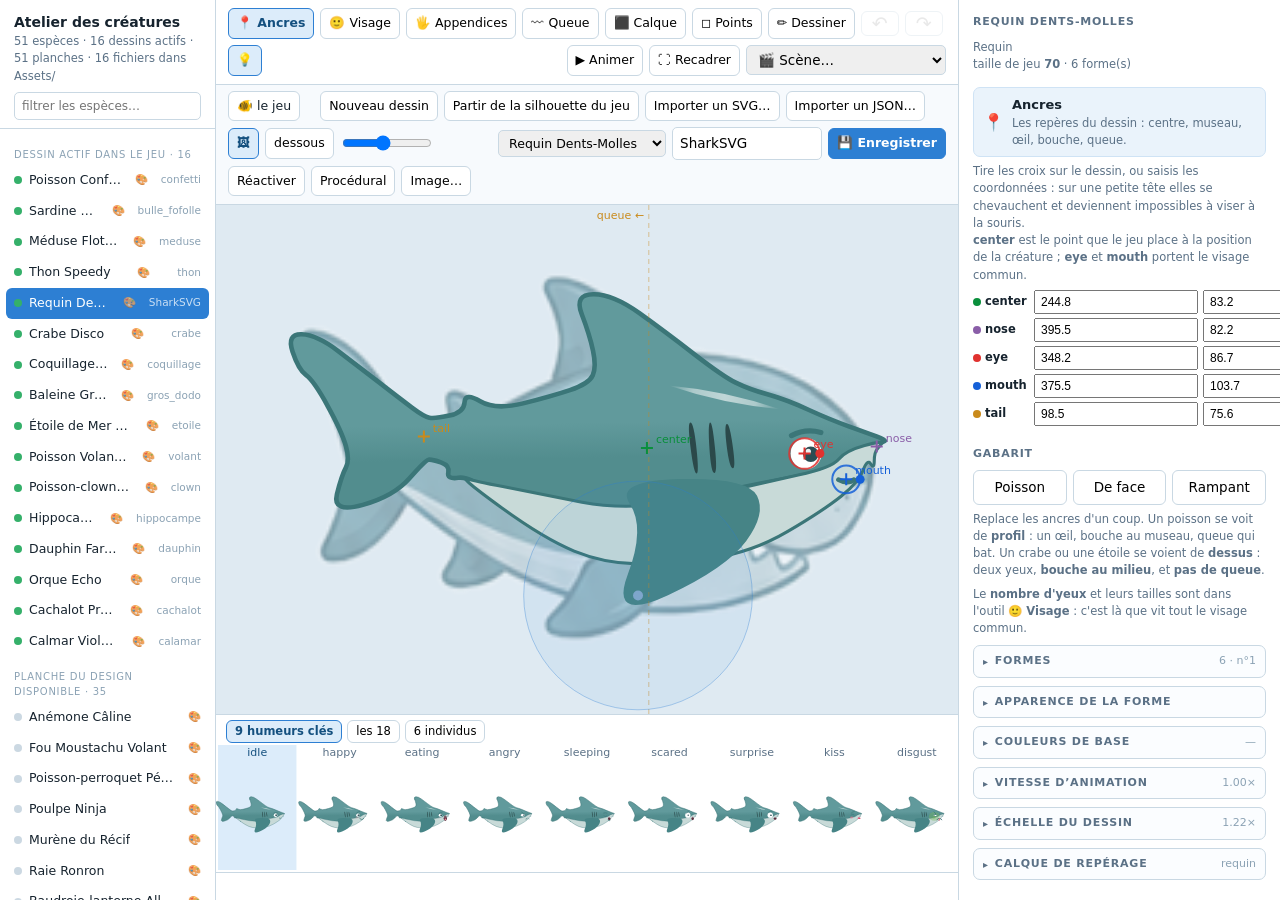
==== atelier.html @ 16a08403 "Une pince ouvre ses deux mâchoires, et la question du miroir disparaît N'en animer qu'une était le g" ====
<!DOCTYPE html>
<html lang="fr">
<head>
<meta charset="utf-8">
<title>Aquarium — atelier des créatures</title>
<!--
  ATELIER DES CRÉATURES — l'outil unique.

  Il remplace le banc de calibrage et les allers-retours de fichiers à la main.
  Tout s'y fait au même endroit :

    partir de la silhouette du jeu ─┐
    importer un SVG ───────────────┼─▶ ancres · nageoires · queue · formes
    importer un JSON ──────────────┘        │
                                            ▼
                        aperçu avec le VRAI rendu du jeu
                                            │
                                            ▼
                    Assets/<nom>.json  +  Assets/sprites.json
                          (écrits par le serveur de dev)

  Le point important : ce qu'on voit ici est dessiné par `FishBody.draw`, le
  code du jeu, pas par une imitation. Toute divergence serait un bug du jeu, pas
  une surprise à la première mise en eau.

  Se lance avec le serveur de dev : python dev_server.py 8642 → /atelier.html
-->
<style>
  :root {
    color-scheme: light;
    --bord: #c9d8e3; --texte: #16232e; --doux: #5b7186;
    --fond: #eef3f7; --panneau: #fff; --accent: #2d7fd3;
  }
  * { box-sizing: border-box; }
  body { margin: 0; height: 100vh; display: flex; overflow: hidden;
         font: 13.5px/1.5 "Segoe UI", system-ui, sans-serif;
         background: var(--fond); color: var(--texte); }

  /* --- Rail des espèces --- */
  #rail { width: 216px; background: var(--panneau); border-right: 1px solid var(--bord);
          display: flex; flex-direction: column; }
  #rail header { padding: 12px 14px 8px; border-bottom: 1px solid var(--bord); }
  #rail h1 { margin: 0; font-size: 14px; }
  #rail .sous { font-size: 11.5px; color: var(--doux); }
  #liste { flex: 1; overflow-y: auto; padding: 6px; }
  .esp { display: flex; align-items: center; gap: 7px; padding: 6px 8px; border-radius: 6px;
         cursor: pointer; font-size: 12.5px; }
  .esp:hover { background: #eef5fb; }
  .esp.actif { background: var(--accent); color: #fff; }
  .pastille { width: 8px; height: 8px; border-radius: 50%; background: #cbd8e2; flex: none; }
  .pastille.sprite { background: #35b06a; }
  .pastille.brouillon { background: #f0a92e; }
  .esp .nom { overflow: hidden; text-overflow: ellipsis; white-space: nowrap; }
  .rubrique { font-size: 10px; text-transform: uppercase; letter-spacing: .07em;
              color: #8ba2b4; padding: 12px 8px 3px; }
  .esp .fic { font-size: 10.5px; color: #8ba2b4; margin-left: auto; padding-left: 6px; }
  .esp.actif .fic { color: rgba(255,255,255,.75); }

  /* --- Scène --- */
  #scene { flex: 1; display: flex; flex-direction: column; min-width: 0; }
  #barre, #barre2 { display: flex; gap: 6px; align-items: center; padding: 8px 12px;
           background: var(--panneau); border-bottom: 1px solid var(--bord); flex-wrap: wrap; }
  #barre2 { padding-top: 6px; background: #f7fafd; }
  /* Serré : sept outils + quatre commandes d'aperçu doivent tenir sur UNE ligne
     dans la scène (≈1060 px sur un écran de 1600), sinon la barre se replie en
     deux et le repère « quel outil est actif » se perd dans le pli. */
  #barre button, #barre2 button, #barre2 a { padding: 5px 8px; font-size: 12.5px; }
  /* ANNULER / RÉTABLIR EN GRAND. Le raccourci clavier ne sert à rien à qui ne le
     connaît pas — et l'atelier est utilisé par des enfants. Deux flèches, plus
     grosses que le reste, et grisées quand il n'y a rien à annuler : c'est cette
     dernière chose qui apprend ce que fait le bouton. */
  #barre .fleche { font-size: 19px; line-height: 1; padding: 2px 10px; }
  #barre .fleche:disabled { opacity: .3; }
  #barre .grow, #barre2 .grow { flex: 1; }
  #barre2 #nomFichier { width: 150px; flex: none; }
  #barre2 #selEspece { width: 168px; flex: none; padding: 4px 6px; font-size: 12.5px; }
  #zoneFond { display: flex; align-items: center; gap: 6px; }
  #zoneFond input[type=range] { width: 90px; }
  #zoneFond[hidden] { display: none; }
  #plan { flex: 1; position: relative; min-height: 0; }
  #vue { position: absolute; inset: 0; width: 100%; height: 100%; }
  #humeurs { height: 158px; border-top: 1px solid var(--bord); background: var(--panneau);
             display: flex; flex-direction: column; }
  #humeurs canvas { width: 100%; flex: 1; min-height: 0; display: block; }
  #humeursBarre { display: flex; gap: 5px; padding: 5px 10px 0; }
  #humeursBarre button { padding: 2px 8px; font-size: 11.5px; }
  #selScene { flex: 0 0 auto; max-width: 200px; }
  /* Les poignées de la colonne (pose manuelle de la vue Scènes) */
  #poseBox { position: fixed; left: 260px; bottom: 185px; z-index: 40;
    background: var(--panneau); border: 1px solid var(--bord); border-radius: 8px;
    padding: 8px 12px; display: flex; gap: 12px; font-size: 11.5px; }
  #poseBox[hidden] { display: none; }   /* display:flex écrase l'attribut hidden */
  #poseBox { align-items: center; flex-wrap: wrap; max-width: 640px; }
  #poseBox .astuce, #timeBox .astuce { color: #8ba2b4; max-width: 240px; line-height: 1.25; }
  #timeBox { position: fixed; left: 260px; bottom: 185px; z-index: 40;
    background: var(--panneau); border: 1px solid var(--bord); border-radius: 8px;
    padding: 8px 12px; display: flex; flex-direction: column; gap: 6px;
    font-size: 11.5px; max-height: 42vh; overflow: auto; }
  #timeBox[hidden] { display: none; }
  #timeBox .cle, #timeBox .rangeeA { display: flex; gap: 6px; align-items: center; }
  #poseBox label { display: flex; flex-direction: column; align-items: center; gap: 2px; }
  #poseBox input[type=range] { width: 86px; }

  /* --- Panneau --- */
  #panneau { width: 322px; background: var(--panneau); border-left: 1px solid var(--bord);
             overflow-y: auto; padding: 14px; }
  h2 { font-size: 11px; text-transform: uppercase; letter-spacing: .07em;
       color: var(--doux); margin: 20px 0 8px; }
  h2:first-child { margin-top: 0; }
  label { display: block; margin: 10px 0 2px; font-weight: 600; font-size: 12.5px; }
  label .val { float: right; font-weight: 400; color: var(--accent); font-variant-numeric: tabular-nums; }
  input[type=range] { width: 100%; }
  input[type=text], input[type=color], select {
    width: 100%; padding: 5px 7px; border: 1px solid var(--bord); border-radius: 5px; font: inherit; }
  input[type=color] { padding: 2px; height: 30px; }
  button { padding: 6px 10px; font: inherit; border: 1px solid var(--bord); border-radius: 6px;
           background: #fff; cursor: pointer; }
  button:hover { background: #f2f7fb; }
  button.plein { background: var(--accent); color: #fff; border-color: var(--accent); font-weight: 600; }
  button.plein:hover { filter: brightness(1.08); }
  button.on { background: #dcecfa; border-color: var(--accent); color: #14507f; font-weight: 600; }
  button:disabled { opacity: .45; cursor: default; }
  .rangee { display: flex; gap: 6px; margin-top: 8px; }
  .rangee > * { flex: 1; }
  .aide { font-size: 11.5px; color: var(--doux); margin: 6px 0 0; }
  .formes { border: 1px solid var(--bord); border-radius: 6px; overflow: hidden; }
  .forme { display: flex; align-items: center; gap: 7px; padding: 5px 7px; cursor: pointer;
           border-bottom: 1px solid #edf2f6; font-size: 12px; }
  .forme:last-child { border-bottom: 0; }
  .forme.sel { background: #dcecfa; }
  .forme.eteinte .info, .forme.eteinte .pastel { opacity: .38; }
  .forme .oeil { padding: 0 3px; border: 0; background: none; font-size: 12px;
                 line-height: 1; cursor: pointer; flex: none; opacity: .75; }
  .forme .oeil:hover { opacity: 1; background: none; }
  .pastel { width: 15px; height: 15px; border-radius: 3px; border: 1px solid rgba(0,0,0,.18); flex: none; }
  .forme .info { flex: 1; color: var(--doux); }
  #etat { padding: 6px 12px; font-size: 12px; color: var(--doux); background: var(--panneau);
          border-top: 1px solid var(--bord); min-height: 28px; }
  #etat.ok { color: #1c7a45; } #etat.ko { color: #b3261e; }
  .coord { display: grid; grid-template-columns: 56px 1fr 1fr; gap: 4px 5px; align-items: center;
           margin-top: 6px; }
  .coord label { margin: 0; font-size: 11.5px; font-weight: 600; }
  .coord input { padding: 3px 5px; font-size: 12px; font-variant-numeric: tabular-nums; }
  .coord .pt { display: inline-block; width: 8px; height: 8px; border-radius: 50%;
               margin-right: 4px; vertical-align: middle; }
  kbd { background: #eef2f6; border: 1px solid var(--bord); border-bottom-width: 2px;
        border-radius: 4px; padding: 0 4px; font: 11px monospace; }
  .forme input[type=checkbox] { margin: 0; flex: none; }
  .forme .grp { font-size: 10px; background: #e6eef6; color: #14507f; border-radius: 3px;
                padding: 0 4px; flex: none; }
  .calques { border: 1px solid var(--bord); border-radius: 6px; max-height: 132px;
             overflow-y: auto; padding: 3px 5px; }
  .calques label { display: flex; align-items: center; gap: 6px; margin: 2px 0;
                   font-weight: 400; font-size: 12px; cursor: pointer; }
  .calques input { flex: none; margin: 0; }
  .sep { border: 0; border-top: 1px solid var(--bord); margin: 0 4px; height: 18px; align-self: center; }
  #barre .grp2 { display: flex; gap: 4px; }

  /* --- Panneau : l'outil en cours en haut, le reste replié -------------------
     Tout était empilé d'un seul tenant : pour changer la couleur d'un calque il
     fallait passer devant les ancres, la queue, l'échelle et l'enregistrement.
     Chaque section est donc repliable, et se souvient de son état. */
  #titreOutil { display: flex; align-items: center; gap: 8px; margin: 14px 0 2px;
                padding: 7px 9px; border-radius: 7px; background: #eaf3fb;
                border: 1px solid #cfe3f5; }
  #titreOutil .ico { font-size: 17px; line-height: 1; }
  #titreOutil b { font-size: 13px; }
  #titreOutil .quoi { display: block; font-size: 11.5px; color: var(--doux); font-weight: 400; }
  details.bloc { border: 1px solid var(--bord); border-radius: 7px; margin-top: 8px;
                 background: #fbfdff; }
  details.bloc > summary { cursor: pointer; padding: 7px 9px; font-size: 11px;
                           text-transform: uppercase; letter-spacing: .07em; color: var(--doux);
                           font-weight: 600; list-style: none; display: flex; align-items: center; gap: 6px; }
  details.bloc > summary::-webkit-details-marker { display: none; }
  details.bloc > summary::before { content: '▸'; font-size: 10px; transition: transform .12s; }
  details.bloc[open] > summary::before { transform: rotate(90deg); }
  details.bloc > summary .cpt { margin-left: auto; text-transform: none; letter-spacing: 0;
                                font-weight: 400; color: #8ba2b4; font-size: 11px; }
  details.bloc .dedans { padding: 0 9px 10px; }
  details.bloc .dedans h2:first-child { margin-top: 4px; }
  .puce { display: flex; align-items: center; gap: 6px; font-weight: 400; font-size: 12.5px; }
  .puce input { flex: none; width: auto; }
  .duo { display: grid; grid-template-columns: 1fr 1fr; gap: 6px; align-items: center; }
  .pastilles { display: flex; flex-wrap: wrap; gap: 4px; margin-top: 6px; }
  .pastilles input[type=color] { width: 30px; height: 26px; padding: 1px; }
  /* Pastille de couleur : c'est ELLE qu'on clique. La fenêtre native d'un
     `<input type=color>` s'ouvre à l'enfoncement du bouton, avant même qu'on
     relâche — impossible d'annuler un clic parti de travers. Le `click` d'un
     bouton, lui, n'arrive qu'au relâchement. */
  .couleur { position: relative; display: block; }
  .couleur > button { width: 100%; height: 30px; padding: 0;
                      border: 1px solid var(--bord); border-radius: 5px; cursor: pointer; }
  .couleur.cible > button { outline: 2px dashed var(--accent); outline-offset: 1px; }
  .couleur > input[type=color] { position: absolute; left: 10px; bottom: 0;
                                 width: 1px; height: 1px; opacity: 0; border: 0;
                                 padding: 0; pointer-events: none; }
  .pastilles .couleur { display: inline-block; width: 30px; }
  .pastilles .couleur > button { height: 26px; }
  .pastilles .sup { padding: 2px 5px; font-size: 11px; }
  #filtre { width: 100%; margin-top: 7px; padding: 4px 7px; border: 1px solid var(--bord);
            border-radius: 5px; font: inherit; font-size: 12px; }
  #barre .aideOff { opacity: .55; }
  #lienJeu { padding: 6px 10px; border: 1px solid var(--bord); border-radius: 6px;
             background: #fff; color: var(--texte); text-decoration: none; font-size: 13.5px; }
  #lienJeu:hover { background: #f2f7fb; }
</style>
</head>
<body>

<div id="rail">
  <header>
    <h1>Atelier des créatures</h1>
    <div class="sous"><span id="compte">—</span></div>
    <input id="filtre" type="text" placeholder="filtrer les espèces…" autocomplete="off">
  </header>
  <div id="liste"></div>
</div>

<div id="scene">
  <!-- DEUX BARRES, et la séparation est celle du geste :
       la première ne parle que de l'OUTIL et de l'aperçu (ce qu'on regarde),
       la seconde du DOCUMENT ENTIER (d'où il vient, ce qu'on compare, où on
       l'enregistre). Animer, Recadrer et Enregistrer étaient enterrés dans des
       sections repliables du panneau, entre deux réglages de calque : ils ne
       concernent pourtant jamais un calque, toujours le dessin en entier. -->
  <div id="barre">
    <button id="tOutils" class="on" data-outil="ancres" title="Repères du dessin (1)">📍 Ancres</button>
    <button data-outil="visage" title="Taille, forme et couleurs du visage (2)">🙂 Visage</button>
    <button data-outil="nageoires" title="Nageoires, pattes, tentacules (3)">🖐 Appendices</button>
    <button data-outil="queue" title="Ondulation du corps (4)">〰 Queue</button>
    <button data-outil="forme" title="Déplacer / tourner / colorer un calque (5)">⬛ Calque</button>
    <button data-outil="points" title="Retoucher le contour (6)">◻ Points</button>
    <button data-outil="dessiner" title="Tracer un nouveau calque (7)">✏️ Dessiner</button>
    <button id="bAnnuler" class="fleche" title="Annuler (Ctrl+Z)">↶</button>
    <button id="bRetablir" class="fleche" title="Rétablir (Ctrl+Y)">↷</button>
    <button id="bAide" class="on" title="Afficher / masquer les explications du panneau">💡</button>
    <span class="grow"></span>
    <hr class="sep">
    <button id="bAnime" title="Jouer l'animation du dessin entier">▶ Animer</button>
    <button id="bRecadrer" title="Recentrer la vue sur le dessin">⛶ Recadrer</button>
    <!-- DEUX VUES, pas un fourre-tout : la timeline avait grandi dans le
         sélecteur d'aperçu, par accident. « Scènes du poisson » = SES scènes
         (SI événement ALORS play clip), les défauts en aperçu, et les clips
         sur leur timeline. « Poses » = les poignées de la colonne. -->
    <select id="selScene" title="Les scènes du poisson (SI événement ALORS play clip), ou l'éditeur de poses">
      <option value="">🎬 Scène…</option>
      <option value="scenes">Scènes du poisson</option>
      <option value="pose">Poses (poignées)</option>
    </select>
  </div>

  <!-- L'ÉDITEUR DE COLONNE. Pour un poisson, le « système de bones » tient en
       une colonne vertébrale : CINQ POIGNÉES posées sur le dessin — on les
       GLISSE (position), molette = épaisseur, Maj+molette = écraser en
       accordéon — plus l'orientation de l'ensemble. La déformation passe par
       les POINTS du dessin (même mécanisme que l'onde de nage : aucune
       couture), et les poses se gardent PAR NOM dans le fichier du dessin
       (`doc.poses`) : le jeu joue la pose « cabré » de l'espèce pour sa
       charge, « crash » pour son accordéon — ou les poses par défaut si le
       dessin n'en déclare pas. -->
  <div id="poseBox" hidden>
    <span class="astuce">glisse les points — LIBRES, en x et en y : tire le museau vers le corps pour l'accordéon, vers l'arrière-haut pour le C · molette&nbsp;=&nbsp;épaisseur</span>
    <label>orientation<input type="range" id="pRot" min="-1.2" max="1.2" step="0.02" value="0"></label>
    <label>durée&nbsp;(s)<input type="number" id="pDuree" min="0.2" max="6" step="0.1" value="0.8" style="width:54px"></label>
    <button id="pNeutre" title="Pose neutre">↺</button>
    <select id="selPose" title="Charger une pose du dessin (ou une pose par défaut)"><option value="">charger…</option></select>
    <input type="text" id="nomPose" placeholder="nom (cabre, crash, …)" style="width:110px"
           title="Le nom de la pose. « cabre » et « crash » sont ceux que le jeu joue pour la charge et l'accordéon ; les autres servent aux timelines.">
    <button id="pGarder" title="Garder la pose affichée sous ce nom dans le dessin (💾 Enregistrer ensuite)">💾 pose</button>
  </div>

  <!-- LA VUE SCÈNES DU POISSON. Trois étages, du plus regardé au plus édité :
       1. les APERÇUS PAR DÉFAUT (les mises en scène du moteur, jouées telles
          que le jeu les joue quand rien de custom ne les remplace) ;
       2. les SCÈNES : « SI événement [conditions] ALORS play clip » — mort,
          mange, collision·sol… La scène HABILLE, jamais la simulation. Une
          seule animation de corps à la fois, un événement pendant une scène
          est perdu, le cooldown gate la suite ;
       3. les CLIPS : timelines { temps, pose, visage } de la BIBLIOTHÈQUE
          PARTAGÉE (Assets/clips.json — la chorégraphie est commune, les poses
          restent celles de chaque animal) ou locaux au dessin. -->
  <div id="timeBox" hidden>
    <div class="rangeeA">
      <b>défauts</b>
      <button data-demo="cabre">cabré</button><button data-demo="fleche">flèche</button>
      <button data-demo="crash">crash</button><button data-demo="choc">choc</button>
      <button data-demo="plat">ventre à plat</button><button data-demo="charge">charge</button>
      <button data-demo="" title="Arrêter l'aperçu">■</button>
      <label>lecture<select id="selVitesse"><option value="1">1×</option><option value="0.5">½×</option><option value="0.25">¼×</option></select></label>
    </div>
    <div class="rangeeA" style="border-top: 1px solid var(--bord); padding-top: 6px;">
      <b>scènes</b>
      <button id="sAjout" title="SI événement [conditions] ALORS play clip">+ scène</button>
      <span class="astuce">si · vitesse ≥ · play · cooldown (s) — les défauts jouent quand rien de custom ne matche</span>
    </div>
    <div id="scenesL"></div>
    <div class="rangeeA" style="border-top: 1px solid var(--bord); padding-top: 6px;">
      <b>clips</b>
      <select id="selClip"><option value="">— clip —</option></select>
      <input type="text" id="nomClip" placeholder="nouveau clip…" style="width:104px">
      <button id="cAjout" title="Créer un clip dans la bibliothèque partagée">+ clip</button>
      <label><input type="checkbox" id="aBoucle"> boucle</label>
      <button id="cSupprime" title="Supprimer ce clip">🗑</button>
      <button id="cBiblio" title="Écrire la bibliothèque partagée (Assets/clips.json)">💾 bibliothèque</button>
    </div>
    <div id="cles"></div>
    <div class="rangeeA">
      <button id="aAjoutCle">+ clé</button>
      <span class="astuce">une clé = temps (s) · pose (créées dans « Poses ») · visage — l'aperçu joue le clip choisi en boucle</span>
    </div>
  </div>

  <div id="barre2">
    <!-- Retour au jeu. Le serveur sert l'aquarium à la racine et l'atelier sur
         /atelier.html : sans les deux liens, on passe de l'un à l'autre en
         retapant l'URL. -->
    <a id="lienJeu" href="index.html" title="Retour à l'aquarium">🐠 le jeu</a>
    <hr class="sep">
    <button id="btnNeuf">Nouveau dessin</button>
    <button id="btnSilhouette">Partir de la silhouette du jeu</button>
    <button id="btnSVG">Importer un SVG…</button>
    <button id="btnJSON">Importer un JSON…</button>
    <hr class="sep">
    <!-- LE CALQUE DE REPÉRAGE, à portée de main. Passer la référence PAR-DESSUS
         en semi-transparence est le geste qu'on refait vingt fois pour comparer
         un dessin à son modèle ; il était enterré dans une section repliable du
         panneau, avec son opacité trois réglages plus haut. -->
    <span id="zoneFond">
      <button id="bFondVu" title="Afficher / masquer le calque de repérage">🖼</button>
      <button id="bDessusFond" title="Sous le dessin on calque, par-dessus on compare">dessous</button>
      <input type="range" id="sOpacBarre" min="0" max="1" step="0.05" value="0.45"
             title="Opacité du calque de repérage">
    </span>
    <span class="grow"></span>
    <!-- RATTACHEMENT. Un dessin non rattaché s'ouvrait, mais rien ne permettait
         de choisir À QUELLE espèce le donner : cliquer une espèce dans le rail
         refermait le dessin pour ouvrir le sien. Ce sélecteur change l'espèce
         CIBLE sans toucher au document ouvert — et il sert aussi à re-cibler un
         dessin qu'on s'est trompé d'attribuer. -->
    <select id="selEspece" title="Espèce à laquelle ce dessin est rattaché"></select>
    <input type="text" id="nomFichier" placeholder="nom du fichier">
    <button class="plein" id="bEnreg" title="Écrit Assets/&lt;nom&gt;.json">💾 Enregistrer</button>
    <button id="bActiver">Activer dans le jeu</button>
    <button id="bDesactiver" title="Retire l'entrée du manifeste, sans effacer le fichier">Procédural</button>
    <button id="btnFond" title="Charger une image de repérage depuis le disque">Image…</button>
    <input type="file" id="fichier" hidden>
    <input type="file" id="fichierFond" accept="image/*" hidden>
  </div>
  <div id="plan"><canvas id="vue"></canvas></div>
  <div id="humeurs">
    <div id="humeursBarre">
      <button data-bandeau="cles" class="on">9 humeurs clés</button>
      <button data-bandeau="toutes">les 18</button>
      <button data-bandeau="individus" title="Le même dessin sur six individus : c'est là qu'on juge une couleur tirée au sort">6 individus</button>
    </div>
    <canvas id="cHumeurs"></canvas>
  </div>
  <div id="etat">Choisis une espèce à gauche.</div>
</div>

<div id="panneau"></div>

<script>
// Le jeu n'est pas lancé ici : on ne charge que ce qui dessine, et on bouche
// le reste. Les silhouettes lisent l'heure, la pente du fond et la souris.
window.GAGS = {};
// `nightAmount` vaut 1 EN PERMANENCE ici. Une luminescence de calque n'est
// allumée, en jeu, que si la fiche de l'espèce déclare `glowAtNight` — six
// espèces sur cinquante et une. L'atelier n'a pas à rejouer cette règle : on y
// règle une lampe, on doit la voir. Le jeu, lui, décide seul du moment où elle
// s'allume. Un bouton « nuit » a existé pour ça et ne servait qu'à ces six
// espèces ; partout ailleurs il était inerte.
window.Main = { time: 0, nightAmount: () => 1, dayT: () => 0.25, dpr: 1 };
window.World = { slopeAt: () => 0, floorY: () => 99999, planktonAt: () => 1,
                 isUnderwater: () => true, shoreX: 0, depthAt: () => 1000 };
window.Camera = { zoom: 1, x: 0, y: 0, w: 1200, h: 800, vw: 1200, vh: 800,
                  isVisible: () => true, toScreen: (x, y) => [x, y], toWorld: (x, y) => [x, y] };
window.Input = { inWindow: false, mx: 0, my: 0, mouseSpeed: 0 };
window.Particles = new Proxy({}, { get: () => () => {} });
window.Ecosystem = { entities: [], neighbors: () => [], bySpecies: {}, counts: {},
                     colosses: [], chasseurs: [], refugeFloor: () => 0, isNearRefuge: () => false };
window.Food = new Proxy({}, { get: () => () => null });
</script>
<script src="js/config.js"></script>
<script src="js/utils.js"></script>
<script src="js/species.js"></script>
<script src="js/sprites.js"></script>
<script src="js/fishbody.js"></script>
<script src="js/entity.js"></script>
<script src="js/svgexport.js"></script>
<script src="js/svgimport.js"></script>
<script>
(function () {
'use strict';
const $ = s => document.querySelector(s);
const vue = $('#vue'), ctx = vue.getContext('2d');
const cHum = $('#cHumeurs'), gHum = cHum.getContext('2d');

// ---------------------------------------------------------------------------
// État
// ---------------------------------------------------------------------------
let espece = null;      // id d'espèce sélectionné
let doc = null;         // document en cours d'édition (format sprites.js)
let outil = 'ancres';
let formeSel = 0;
let finSel = 0;
let manifeste = {};     // espèce -> nom de fichier sprite
let fichiers = [];      // tous les dessins présents dans Assets/
const brouillons = {};  // espèce -> doc pas encore enregistré
let fichierOuvert = null;   // dessin libre en cours d'édition, s'il y en a un
let coches = new Set();     // formes cochées, pour les gestes de groupe
let trace = null;           // polygone en cours de tracé (mode Dessiner)
let couleurTrace = '#5b8fb5';
let primitive = null;       // forme simple armée dans l'outil Dessiner
// Le type d'appendice ARMÉ : le prochain clic dans le vide en pose un de ce
// type-là. `null` = nageoire, le type ordinaire.
let appType = null;
let apercuPrim = null;      // le rectangle en cours de tirage
let lisseTrace = true;
let imgFond = null;         // Image() de l'éventuel calque de repérage
let REPERES = {};           // espèce -> { w, h, rang } : la planche découpée
let vueT = { x: 0, y: 0, k: 1 };
let anime = false;
// LA VUE SCÈNES : jouer les canaux cartoon du jeu sur le grand aperçu, en
// boucle — c'est ici qu'on règle une pose sans attendre qu'un thon veuille
// bien charger en jeu. Les champs sont posés à la main à chaque frame (pas
// d'écosystème ici, pas besoin) : ce sont de purs réglages de dessin, lus par
// LES MÊMES déformations que le jeu (`FishBody.deformationScene` / `.smear`).
let sceneJeu = '', sceneT0 = 0, vitesseScene = 1;   // ½× / ¼× pour juger un timing
// L'éditeur de colonne (mode « pose ») : la pose en cours, la poignée active,
// et les positions écran des poignées (posées par `dessinerColonne`).
const colNeutre = () => ({ dx: [0, 0, 0, 0, 0], dy: [0, 0, 0, 0, 0],
                           sy: [1, 1, 1, 1, 1], rot: 0, duree: 0.8 });
let colEdit = null, colPoint = -1, colHandles = [];
let clipSel = '';            // le clip ouvert dans la timeline
let demo = '';               // l'aperçu par défaut en cours (cabre, crash…)
let attrape = null;     // ce que la souris tient en ce moment
let filtreTxt = '';     // filtre du rail — 51 espèces, on ne les parcourt plus à l'œil
// Le bandeau du bas : les humeurs, ou le MÊME dessin sur plusieurs individus.
// C'est le seul endroit où se juge une couleur tirée au sort.
let bandeauMode = 'cles';
// L'humeur jouée par le GRAND aperçu. Les vignettes du bandeau font 60 px de
// haut : on y voit qu'une expression a changé, pas si elle est juste. Cliquer
// une vignette la monte donc dans la vue principale, à la taille où l'on peut
// enfin juger d'une ancre de bouche.
let humeur = 'idle';
// Les cases du bandeau, relevées au tracé : c'est la seule façon de savoir où
// l'utilisateur a cliqué sans redupliquer le calcul de mise en page.
let casesBandeau = [];
// Le panneau montrait tout d'un seul tenant. Chaque section est repliable et se
// souvient de son état — sinon elle se rouvre à chaque re-rendu, c'est-à-dire à
// chaque mouvement de curseur.
let aide = localStorage.getItem('atelier.aide') !== '0';
const ouverts = JSON.parse(localStorage.getItem('atelier.blocs') || '{}');

// `eye2` n'est présente que si l'espèce a deux yeux : la liste effective est
// donc lue depuis le document, pas figée.
const CLE_ANCRES = ['center', 'nose', 'eye', 'eye2', 'mouth', 'tail'];
const COUL = { center: '#0a8f3c', nose: '#8a5ea8', eye: '#e0322f', eye2: '#e0322f',
               mouth: '#1560d8', tail: '#c98a1b' };
function ancres() { return CLE_ANCRES.filter(c => doc && doc.points[c]); }

// --- L'ANCRE DE BOUCHE, EXPRESSION PAR EXPRESSION ---------------------------
// Le cri, le bâillement et le bisou ne sortent pas du même endroit d'un museau :
// une ancre unique les pose tous au même point, et il y en a forcément un qui
// tombe à côté. Choisir une humeur dans le bandeau du bas puis tirer l'ancre de
// bouche décale CETTE bouche-là, et elle seule. Tant qu'on ne l'a pas tirée, il
// n'y a pas de décalage : l'ancre commune sert à tout le monde.
//
// Le décalage est retenu par FORME de bouche (`cri`, `bisou`, `ronfle`…) et non
// par humeur : `happy`, `love` et `proud` sourient du même sourire, les régler
// trois fois serait trois fois le même travail — et trois façons de se
// contredire. Le repos est la référence : sur l'humeur `idle`, tirer l'ancre
// déplace l'ancre elle-même, comme avant.
function boucheHumeur() { return (FishBody.EMOTIONS[humeur] || FishBody.EMOTIONS.idle).mouth; }
function boucheDefaut() { return FishBody.EMOTIONS.idle.mouth; }
function decalBouche(nom) { return (doc && doc.bouches && doc.bouches[nom]) || null; }
// La position AFFICHÉE de l'ancre de bouche pour l'humeur en cours : c'est elle
// qu'on voit, qu'on attrape et qu'on tire.
function posBouche() {
  const a = doc && doc.points && doc.points.mouth;
  if (!a) return null;
  const d = decalBouche(boucheHumeur());
  return d ? { x: a.x + d[0], y: a.y + d[1], r: a.r } : a;
}
function posAncre(cle) { return cle === 'mouth' ? posBouche() : (doc.points[cle]); }

// Les deux mandibules DESSINÉES. Un bec tracé procéduralement ne ressemblera
// jamais à celui qu'on a dessiné ; un bec dessiné, lui, ne savait pas s'ouvrir.
// Marquer deux calques `bec haut` / `bec bas` les fait pivoter autour de l'ancre
// de bouche au rythme de l'expression — et le bec procédural s'efface.
function becDessine() {
  return !!(doc && doc.shapes.some(sh => sh.role === 'becHaut' || sh.role === 'becBas'));
}

// --- Groupes de calques -----------------------------------------------------
// « Aplatir » ne fusionne PAS les tracés : un corps et sa rayure n'ont pas la
// même couleur, les souder ferait perdre le dessin. Aplatir, ici, c'est déclarer
// que plusieurs calques n'en font plus qu'un DU POINT DE VUE DE L'ANIMATION et
// des gestes : ils se déplacent ensemble, tournent ensemble, et un seul
// appendice les entraîne tous. C'est ce qu'il faut pour un corps peint en
// quatre couches, et pour une patte dessinée en trois pièces.
function groupeDe(i) {
  const sh = doc && doc.shapes[i];
  if (!sh || !sh.groupe) return [i];
  const l = [];
  doc.shapes.forEach((o, j) => { if (o.groupe === sh.groupe) l.push(j); });
  return l;
}
function nomGroupeLibre() {
  let n = 0;
  for (const sh of doc.shapes) {
    const m = /^G(\d+)$/.exec(sh.groupe || '');
    if (m) n = Math.max(n, +m[1]);
  }
  return 'G' + (n + 1);
}
// Les calques qu'un appendice entraîne. `layerIndex` reste lu : les dessins déjà
// enregistrés (le requin) ne doivent pas changer d'aspect au premier chargement.
function calquesDe(f) {
  if (f.calques && f.calques.length) return f.calques;
  return f.layerIndex != null ? [f.layerIndex] : [];
}
// Le type d'un appendice, normalisé. Tout ce qui n'est pas reconnu retombe sur
// `nageoire` : un fichier écrit par une version plus récente ne doit pas casser
// l'affichage. Ajouter un type se fait ICI — l'oublier laisse le panneau croire
// à une nageoire alors que le rendu, lui, obéit déjà.
function TYPE(f) {
  return ['tentacule', 'pince', 'aile'].includes(f.type) ? f.type : 'nageoire';
}

// NOM D'UN CALQUE. « forme 7 » ne dit rien : sur un dessin à vingt pièces —
// c'est le cas du Poisson Confetti — on cherche la bonne en les allumant une par
// une. Le nom est libre, facultatif, et remplace le numéro PARTOUT : liste des
// formes, cases « formes entraînées », choix de l'appendice.
function nomForme(i) {
  const sh = doc && doc.shapes[i];
  return (sh && sh.nom) ? sh.nom : 'forme ' + (i + 1);
}

// DÉPLACEMENT que l'appendice imprime réellement, en pixels du dessin. Pour une
// nageoire, la pondération vaut 1 SUR l'ancre — où le bras de levier est nul —
// et 0 au bord du rayon : le maximum se joue vers 0,25·r, et un réglage
// plausible peut donc ne rien faire du tout. Mesuré à 0,26 px à l'échelle du jeu
// sur le Confetti, c'est-à-dire invisible. On l'affiche plutôt que de laisser
// régler à l'aveugle.
// COURSE de la queue pour un calque, crête à crête, en pixels du dessin — même
// besoin que pour un appendice : `amp` est en pixels, mais elle est pondérée par
// `u²`, et `u` ne vaut 1 qu'au tout bout de la bande de queue. Un calque situé
// devant la ligne ne bouge donc PAS, quelle que soit son amplitude.
// Le 1,3 est la vigueur à l'allure de croisière (0,7 + allure × 0,6).
function ampleurQueue(i) {
  const sh = doc.shapes[i];
  if (!sh || doc.sansQueue || doc.tailBlend == null) return 0;
  let minX = Infinity;
  for (const o of doc.shapes) for (const p of o.points) if (p[0] < minX) minX = p[0];
  if (!isFinite(minX)) return 0;
  const etendue = Math.max(1, doc.tailBlend - minX);
  let m = 0;
  for (const p of sh.points) {
    const u = U.clamp((doc.tailBlend - p[0]) / etendue, 0, 1);
    m = Math.max(m, u * u * (sh.amp || 15));
  }
  return m * 2 * 1.3;
}

function ampleurApp(f) {
  const A = ampDe(f);
  let maxi = 0;
  for (const j of calquesDe(f)) {
    const sh = doc.shapes[j]; if (!sh) continue;
    for (const p of sh.points) {
      if (TYPE(f) === 'pince' && f.source === 'coquille') {
        // Pilotée par l'ouverture : la course va de 0 (fermée) à 1 (grande
        // ouverte), et non de la seule amplitude du claquement.
        const L = Math.max(1, f.r || 1);
        const a0 = (f.ang != null ? f.ang : 0) * Math.PI / 180;
        const ax = Math.cos(a0), ay = Math.sin(a0);
        const px = p[0] - f.x, py = p[1] - f.y;
        const along = px * ax + py * ay;
        if (along <= 0) continue;
        maxi = Math.max(maxi, Math.hypot(px, py) * U.clamp(along / L, 0, 1) * A * Math.PI / 180);
      } else if (TYPE(f) === 'aile') {
        // L'angle croît avec `u`, donc le déplacement du bout est un arc dont
        // le rayon est la distance à l'épaule.
        const L = Math.max(1, f.r || 1);
        const a0 = (f.ang != null ? f.ang : 180) * Math.PI / 180;
        const px = p[0] - f.x, py = p[1] - f.y;
        const u = U.clamp((px * Math.cos(a0) + py * Math.sin(a0)) / L, 0, 1);
        if (u <= 0) continue;
        // crête à crête : le battement va de −1 à +1
        maxi = Math.max(maxi, Math.hypot(px, py) * u * A * Math.PI / 180 * 2);
      } else if (TYPE(f) === 'pince') {
        // Une pince ouvre d'autant plus qu'on s'éloigne de la charnière : la
        // course du bout est un arc, pas une translation. Les DEUX mâchoires
        // s'écartent, chacune d'un demi-angle : ce qu'on annonce est donc
        // l'ÉCARTEMENT total, ce qui se voit et ce que le curseur règle.
        const L = Math.max(1, f.r || 1);
        const a0 = (f.ang != null ? f.ang : 0) * Math.PI / 180;
        const ax = Math.cos(a0), ay = Math.sin(a0);
        const px = p[0] - f.x, py = p[1] - f.y;
        const along = px * ax + py * ay;
        if (along <= 0) continue;
        maxi = Math.max(maxi, Math.hypot(px, py) * U.clamp(along / L, 0, 1) * A * Math.PI / 180);
      } else if (TYPE(f) === 'tentacule') {
        const L = Math.max(1, f.r || 1);
        const a0 = (f.ang != null ? f.ang : 180) * Math.PI / 180;
        const u = U.clamp(((p[0] - f.x) * Math.cos(a0) + (p[1] - f.y) * Math.sin(a0)) / L, 0, 1);
        maxi = Math.max(maxi, (A / 100) * L * u * u);
      } else {
        const dist = Math.hypot(p[0] - f.x, p[1] - f.y);
        const c = U.clamp(1 - dist / (f.r || 1), 0, 1);
        maxi = Math.max(maxi, dist * (c * c * (3 - 2 * c)) * A * Math.PI / 180);
      }
    }
  }
  return maxi;
}

// CALQUES ÉTEINTS. Un dessin fait main empile dix pièces : sans pouvoir en
// éteindre une, on ne voit jamais ce qu'il y a dessous, et retoucher le contour
// d'une forme cachée par une autre revient à travailler à l'aveugle.
// C'est un réglage de TRAVAIL : `aEnvoyer()` le retire du fichier.
function masque(i) { return !!(doc && doc.masques && doc.masques.includes(i)); }
function basculerMasque(i) {
  if (!doc) return;
  instantane();
  const l = new Set(doc.masques || []);
  l.has(i) ? l.delete(i) : l.add(i);
  if (l.size) doc.masques = [...l].sort((a, b) => a - b); else delete doc.masques;
  marquer(); panneau();
}

// Taille de la bouche en unités du dessin. Tant qu'elle n'a pas été réglée, elle
// suit l'œil — c'est le comportement d'origine, qu'on ne veut pas changer sous
// les pieds d'un dessin déjà calé. `drawFace` place l'œil à 0,22 fois la taille
// du visage et la bouche à ~0,2 : l'équivalence ne dépend donc pas du zoom.
// TAILLE DU SECOND ŒIL. Deux écritures selon la façon dont il est posé : libre
// (`eye2.r`) ou en miroir (`eye.r2`). Tant qu'elle n'a pas été réglée, elle suit
// le premier œil — c'est le comportement d'avant, qu'on ne veut pas changer sous
// les pieds d'un dessin déjà calé.
function tailleOeil2() {
  if (!doc || !doc.points.eye) return 0;
  if (doc.points.eye2) return doc.points.eye2.r != null ? doc.points.eye2.r : (doc.points.eye.r || 10);
  return doc.points.eye.r2 != null ? doc.points.eye.r2 : (doc.points.eye.r || 10);
}
function oeil2Regle() {
  return !!doc && (doc.points.eye2 ? doc.points.eye2.r != null : doc.points.eye.r2 != null);
}
// Position du second œil, qu'il soit posé librement ou déduit de l'écartement.
function posOeil2() {
  if (!doc || !doc.points.eye) return null;
  if (doc.points.eye2) return doc.points.eye2;
  const o = doc.points.eye;
  return o.ecart != null ? { x: o.x - o.ecart, y: o.y } : null;
}

function tailleBouche() {
  if (!doc || !doc.points.mouth) return 0;
  if (doc.points.mouth.r != null) return doc.points.mouth.r;
  return (doc.points.eye.r || 10) * 0.2 / 0.22;
}

// Boîte du dessin, ou la surface de travail s'il est encore vide.
function boiteDoc() {
  let x0 = Infinity, y0 = Infinity, x1 = -Infinity, y1 = -Infinity;
  for (const sh of doc.shapes) for (const q of sh.points) {
    if (q[0] < x0) x0 = q[0]; if (q[0] > x1) x1 = q[0];
    if (q[1] < y0) y0 = q[1]; if (q[1] > y1) y1 = q[1];
  }
  if (!isFinite(x0)) { x0 = 0; y0 = 0; x1 = doc.naturalW || 420; y1 = doc.naturalH || 260; }
  return { x0, y0, L: Math.max(1, x1 - x0), H: Math.max(1, y1 - y0) };
}

// GABARITS d'ancrage. Les valeurs par défaut supposent un poisson vu de profil :
// museau à droite, bouche tout devant, queue qui bat. Sur un crabe c'était faux
// sur les trois points à la fois — bouche posée sur une pince, un seul œil, et
// un tiers de la carapace qui ondulait. Trois boutons plutôt que six réglages.
function gabarit(genre) {
  if (!doc) return;
  instantane();
  const { x0, y0, L, H } = boiteDoc();
  const p = doc.points;
  const rO = p.eye.r, rB = p.mouth.r;
  p.center = { x: x0 + L * 0.5, y: y0 + H * 0.5 };
  p.nose = { x: x0 + L, y: y0 + H * 0.5 };
  p.tail = { x: x0, y: y0 + H * 0.5 };
  delete p.eye2;
  if (genre === 'profil') {
    p.eye = { x: x0 + L * 0.78, y: y0 + H * 0.38, r: rO };
    p.mouth = { x: x0 + L * 0.90, y: y0 + H * 0.58, r: rB };
    delete doc.sansQueue;
  } else {
    // Vu de face ou de dessus : deux yeux écartés, et la bouche AU MILIEU —
    // c'est le cas du crabe, de l'étoile, du coquillage, du poulpe.
    p.eye = { x: x0 + L * 0.62, y: y0 + H * 0.34, r: rO, ecart: Math.round(L * 0.24) };
    p.mouth = { x: x0 + L * 0.50, y: y0 + H * 0.54, r: rB };
    if (genre === 'rampant') doc.sansQueue = true; else delete doc.sansQueue;
  }
  marquer(); panneau();
  dire(genre === 'profil' ? 'gabarit poisson : un œil, bouche au museau, queue active'
     : genre === 'face' ? 'gabarit vu de face : deux yeux, bouche au milieu'
     : 'gabarit rampant : deux yeux, bouche au milieu, pas de queue', 'ok');
}

// ---------------------------------------------------------------------------
// Rail des espèces
// ---------------------------------------------------------------------------
// Le rail listait les 51 espèces dans l'ordre de `SPECIES`, ce qui ne dit rien
// de l'état d'avancement : on cherchait « celles qu'il reste à faire » à l'œil,
// une par une. Il les RANGE désormais par état, et un filtre coupe la liste dès
// qu'on sait ce qu'on cherche.
//
// La rubrique « sans dessin de référence » est la plus utile des cinq : c'est
// la liste, tenue à jour toute seule, des espèces qui n'ont encore rien —
// ni dessin actif, ni brouillon, ni vignette dans la planche du design.
function rail() {
  const l = $('#liste');
  l.innerHTML = '';
  let nSprite = 0;
  const titre = (txt, n) => {
    const d = document.createElement('div');
    d.className = 'rubrique'; d.textContent = n != null ? `${txt} · ${n}` : txt;
    l.appendChild(d);
  };
  const f = filtreTxt.trim().toLowerCase();
  const passe = id => !f || id.includes(f) || SPECIES[id].name.toLowerCase().includes(f)
                    || (SPECIES[id].realName || '').toLowerCase().includes(f);

  const groupes = { actif: [], brouillon: [], planche: [], rien: [] };
  for (const id of Object.keys(SPECIES)) {
    if (manifeste[id]) nSprite++;
    if (!passe(id)) continue;
    if (manifeste[id]) groupes.actif.push(id);
    else if (brouillons[id]) groupes.brouillon.push(id);
    else if (aRepere(id)) groupes.planche.push(id);
    else groupes.rien.push(id);
  }

  const ligne = (id) => {
    const d = document.createElement('div');
    d.className = 'esp' + (id === espece && !fichierOuvert ? ' actif' : '');
    const aSprite = !!manifeste[id];
    d.innerHTML = `<span class="pastille ${brouillons[id] ? 'brouillon' : (aSprite ? 'sprite' : '')}"></span>`
                + `<span class="nom">${SPECIES[id].name}</span>`
                + (aRepere(id) ? `<span class="fic" title="dessin de référence">🎨</span>` : '')
                + (aSprite ? `<span class="fic">${manifeste[id]}</span>` : '');
    d.title = (aSprite ? `dessin : ${manifeste[id]}.json` : 'silhouette procédurale')
            + (aRepere(id) ? ' · planche du design disponible' : ' · aucun dessin de référence');
    d.onclick = () => { fichierOuvert = null; choisir(id); };
    l.appendChild(d);
  };
  const rubrique = (cle, txt) => {
    if (!groupes[cle].length) return;
    titre(txt, groupes[cle].length);
    groupes[cle].forEach(ligne);
  };
  rubrique('actif', 'Dessin actif dans le jeu');
  rubrique('brouillon', 'Brouillons non enregistrés');
  rubrique('planche', 'Planche du design disponible');
  rubrique('rien', 'Sans dessin de référence');

  // Tout dessin présent dans Assets/ mais rattaché à aucune espèce. Sans cette
  // rubrique, un fichier enregistré puis désactivé devenait introuvable : il
  // existait sur le disque et nulle part dans l'outil.
  const rattaches = new Set(Object.values(manifeste));
  const libres = fichiers.filter(x => !rattaches.has(x) && (!f || x.toLowerCase().includes(f)));
  if (libres.length) {
    titre('Dessins non rattachés', libres.length);
    for (const x of libres) {
      const d = document.createElement('div');
      d.className = 'esp' + (x === fichierOuvert ? ' actif' : '');
      d.innerHTML = `<span class="pastille brouillon"></span><span class="nom">${x}</span>`;
      d.title = `Assets/${x}.json — pas encore rattaché à une espèce`;
      d.onclick = () => ouvrirFichier(x);
      l.appendChild(d);
    }
  }

  $('#compte').textContent =
    `${Object.keys(SPECIES).length} espèces · ${nSprite} dessin${nSprite > 1 ? 's' : ''} actif${nSprite > 1 ? 's' : ''} · `
    + `${Object.keys(REPERES).length} planches · `
    + `${fichiers.length} fichier${fichiers.length > 1 ? 's' : ''} dans Assets/`;
}

// Ouvre un dessin libre, en le rattachant provisoirement à l'espèce courante
// (il faut bien un `size` pour le mettre à l'échelle).
function ouvrirFichier(f) {
  fichierOuvert = f;
  // Un dessin libre a quand même besoin d'une espèce : c'est elle qui donne le
  // `size` qui met le dessin à l'échelle. Si le nom du fichier est celui d'une
  // espèce, on la prend — sinon `crabe.json` s'affichait à la taille du requin.
  if (SPECIES[f]) espece = f;
  dire('chargement de ' + f + '…');
  fetch(`Assets/${f}.json`).then(r => r.json())
    .then(d => {
      doc = SVGImport.finaliser(Object.assign({}, d, { espece, nom: f }));
      formeSel = 0; finSel = 0;
      cadrer(); panneau(); rail();
      dire(`${f}.json ouvert — choisis l'espèce dans la liste du haut, puis « Rattacher »`, 'ok');
    })
    .catch(e => dire('illisible : ' + e, 'ko'));
}

// --- Calque de repérage ------------------------------------------------------
// Une image posée SOUS le dessin, à opacité réglable, pour redessiner par-dessus
// un rendu généré ailleurs. Elle est embarquée dans le document (comme le
// `sourceRaw` de l'outil d'ancrages) : le fichier reste autonome, on peut
// reprendre le travail sans avoir à retrouver l'image d'origine.
//
// Deux provenances, un seul objet `doc.fond` :
//   `data` — une image choisie au disque, EMBARQUÉE dans le document ;
//   `src`  — une image du dépôt (la planche découpée, ci-dessous), référencée
//            par son chemin. 30 vignettes embarquées, ce serait 1 Mo de base64
//            recopié dans les documents ; le chemin ne coûte rien et suit les
//            mises à jour de la planche.
// `x`, `y` et `k` la placent dans le repère du DESSIN : une vignette de 155 px
// n'est jamais à l'échelle d'un document de 410, il faut pouvoir la caler.
function chargerFond(dataURL, w, h) {
  // UNE NOUVELLE IMAGE NE PEUT PAS HÉRITER DU CADRAGE DE L'ANCIENNE. L'échelle
  // et la position étaient calculées pour d'autres dimensions : reprises telles
  // quelles, le nouveau repère arrivait hors champ ou coupé — il avait l'air
  // « tronqué », voire effacé, alors qu'il était simplement posé à l'échelle de
  // la vignette précédente. Seuls l'opacité et le dessus/dessous sont des
  // préférences de l'utilisateur, et se gardent.
  const opacite = (doc.fond && doc.fond.opacite != null) ? doc.fond.opacite : 0.45;
  const dessus = !!(doc.fond && doc.fond.dessus);
  doc.fond = { data: dataURL, src: null, w, h, x: 0, y: 0, k: 1, opacite, dessus };
  // Calée sur le dessin, exactement comme la planche du design : c'est le seul
  // placement de départ qui serve à quelque chose, on redessine PAR-DESSUS.
  if (doc.shapes.length) ajusterFond();
  imgFond = new Image();
  imgFond.onload = () => { cadrer(); };
  imgFond.src = dataURL;
}
function reprendreFond() {
  imgFond = null;
  // Sans document ouvert, on montre quand même la planche de l'espèce : c'est
  // ce qu'on regarde avant de décider de dessiner.
  // Le chemin d'une planche se reconstruit depuis son nom : il n'est plus
  // enregistré, seul son cadrage l'est.
  const f = doc && doc.fond;
  const src = f ? (f.data || f.src || (f.planche ? `Assets/Reperes/${f.planche}.png` : null))
            : (aRepere(espece) ? `Assets/Reperes/${espece}.png` : null);
  if (!src) return;
  imgFond = new Image();
  imgFond.onload = () => dessiner();
  imgFond.src = src;
}

// --- La planche des 30 créatures ---------------------------------------------
// `Assets/Reperes/<espèce>.png` : le dessin de référence, détouré, une image par
// espèce. L'index dit qui en a une — sans lui il faudrait sonder 51 URL au
// chargement pour afficher une pastille dans le rail.
function aRepere(id) { return !!REPERES[id]; }

// Cale la vignette sur le dessin en cours : même largeur, même centre. C'est le
// seul placement qui serve à quelque chose — on redessine PAR-DESSUS.
function ajusterFond() {
  if (!doc || !doc.fond) return;
  const b = bornesDoc();
  if (!b) { doc.fond.x = 0; doc.fond.y = 0; doc.fond.k = 1; return; }
  doc.fond.k = (b.x1 - b.x0) / doc.fond.w;
  doc.fond.x = b.x0;
  doc.fond.y = (b.y0 + b.y1) / 2 - doc.fond.h * doc.fond.k / 2;
}

// Boîte du dessin, en unités du document. `bornes()` travaille sur le sprite
// préparé par le jeu, qui n'existe que quand il y a des formes.
function bornesDoc() {
  if (!doc || !doc.shapes.length) return null;
  let x0 = Infinity, y0 = Infinity, x1 = -Infinity, y1 = -Infinity;
  for (const s of doc.shapes) for (const p of s.points) {
    if (p[0] < x0) x0 = p[0];
    if (p[0] > x1) x1 = p[0];
    if (p[1] < y0) y0 = p[1];
    if (p[1] > y1) y1 = p[1];
  }
  return isFinite(x0) ? { x0, y0, x1, y1 } : null;
}

function poserRepere(id, silencieux) {
  const r = REPERES[id];
  if (!doc || !r) return false;
  doc.fond = { src: `Assets/Reperes/${id}.png`, w: r.w, h: r.h,
               x: 0, y: 0, k: 1, planche: id,
               opacite: doc.fond ? doc.fond.opacite : 0.45 };
  // Document vide : la surface de travail prend la taille de la vignette, on
  // dessine DANS son repère. Document existant : on cale la vignette dessus.
  if (!doc.shapes.length) { doc.naturalW = r.w; doc.naturalH = r.h; }
  else ajusterFond();
  reprendreFond();
  if (!silencieux) dire(`planche posée en repérage (${r.w}×${r.h})`, 'ok');
  return true;
}

function inventaire() {
  return fetch('api/sprites').then(r => r.json())
    .then(r => { fichiers = r.sprites || []; })
    .catch(() => { fichiers = Object.values(manifeste); });
}

function choisir(id) {
  espece = id;
  const nom = manifeste[id];
  if (brouillons[id]) { doc = brouillons[id]; apres(); }
  else if (nom) {
    dire('chargement de ' + nom + '…');
    fetch(`Assets/${nom}.json`).then(r => r.json())
      .then(d => { doc = SVGImport.finaliser(Object.assign({}, d, { espece: id, nom })); apres(); })
      .catch(e => { doc = null; apres(); dire('illisible : ' + e, 'ko'); });
  } else { doc = null; apres(); }
  rail();
}

function apres() {
  trace = null; coches.clear(); humeur = 'idle'; acteurs.clear();
  sceneJeu = ''; clipSel = ''; demo = '';
  { const s = $('#selScene'); if (s) s.value = '';
    const p = $('#poseBox'); if (p) p.hidden = true;
    const tb = $('#timeBox'); if (tb) tb.hidden = true; }
  // La planche se pose TOUTE SEULE : c'est le dessin de référence de l'espèce,
  // on ne travaille jamais sans. Elle ne remplace pas une image déjà choisie.
  if (doc && !doc.fond && aRepere(espece)) poserRepere(espece, true);
  reprendreFond(); cadrer(); panneau(); rail();
  dire(doc ? '' : 'Aucun dessin : importe-en un, ou pars de la silhouette du jeu.');
}

// ---------------------------------------------------------------------------
// Vue : le dessin est rendu par le VRAI code du jeu
// ---------------------------------------------------------------------------
function defEspece() { return SPECIES[espece] || SPECIES.requin; }

// `ind` : le numéro d'individu du bandeau. Deux individus d'une même espèce ne
// partagent ni identifiant ni couleur — c'est ce qui rend visible une couleur
// tirée au sort, invisible tant qu'on ne regarde qu'un seul poisson.
//
// `joue` : l'émotion se JOUE au lieu d'être tenue à son pic. Le bandeau montre
// des poses figées — c'est ce qu'on veut d'une planche de calibrage — mais la
// vue principale, animation allumée, doit montrer ce que le joueur verra :
// `emoteK()` monte en 14 % du temps, dépasse un peu, tient, puis retombe sur les
// 30 % de fin. Tenue à 1, cette enveloppe — le cœur du système d'émotions — était
// tout simplement invisible dans l'atelier.
const CYCLE_EMOTION = 3.4, DUREE_EMOTION = 2.4;

// LES ACTEURS SONT RÉUTILISÉS D'UNE FRAME À L'AUTRE, et ce n'est pas une
// optimisation : c'est la condition pour que quoi que ce soit bouge.
//
// `FishBody.phaseNage` INTÈGRE la fréquence (`phase += f · dt`) au lieu
// d'écrire `sin(t · f)` — sans quoi une fréquence qui frémit décale la phase de
// plusieurs tours entre deux frames après quelques minutes de jeu. Mais elle
// accumule sur l'ENTITÉ : un poisson neuf à chaque frame a toujours `dt = 0`,
// donc une phase figée. L'atelier créait exactement ça, et toutes les
// silhouettes à sprite y étaient immobiles — queue et appendices compris —
// pendant que le visage, lui, continuait de s'animer sur `t`. D'où le
// « minuscule tremblement » : il ne restait que la bouche et les yeux.
const acteurs = new Map();

// `ind` : le numéro d'individu du bandeau. Deux individus d'une même espèce ne
// partagent ni identifiant ni couleur — c'est ce qui rend visible une couleur
// tirée au sort, invisible tant qu'on ne regarde qu'un seul poisson.
//
// `joue` : l'émotion se JOUE au lieu d'être tenue à son pic. Le bandeau montre
// des poses figées — c'est ce qu'on veut d'une planche de calibrage — mais la
// vue principale, animation allumée, doit montrer ce que le joueur verra :
// `emoteK()` monte en 14 % du temps, dépasse un peu, tient, puis retombe sur les
// 30 % de fin. Tenue à 1, cette enveloppe — le cœur du système d'émotions — était
// tout simplement invisible dans l'atelier.
function poser(expr, t, ind = 0, joue = false) {
  const id = espece || 'requin';
  const cle = id + '|' + ind;
  let e = acteurs.get(cle);
  if (!e) {
    e = new Entity(id, 0, 0);
    e.id = 1000 + ind * 7;
    e.stage = 'adult'; e.growth = 1; e.gabarit = 1; e.age = e.maxAge * 0.5;
    e._color = e.def.colors[ind % e.def.colors.length];
    acteurs.set(cle, e);
  }
  const def = e.def;
  // ALLURE DE CROISIÈRE. `FishBody.allure` la lit sur `vx/vy`, pas sur
  // `speedNow` : un acteur immobile ressortait à 0,14 d'allure, donc une
  // fréquence et une vigueur d'un tiers inférieures à ce que le jeu montre. On
  // jugeait toutes les amplitudes sur un poisson qui fait la planche.
  e.vx = def.speed; e.vy = 0; e.speedNow = def.speed;
  e.expression = expr || 'idle'; e._held = true; e.exprTimer = 9; e.emoteDur = 9;
  if (joue && expr && expr !== 'idle') {
    const u = t % CYCLE_EMOTION;
    if (u < DUREE_EMOTION) {
      // Le temps qui RESTE : c'est ce que lit `emoteK()`.
      e._held = false; e.emoteDur = DUREE_EMOTION; e.exprTimer = DUREE_EMOTION - u;
    } else {
      // Le temps mort entre deux passes : sans lui on ne voit jamais le visage
      // neutre, donc jamais d'où part l'expression.
      e.expression = 'idle';
    }
  }
  e._facing = 1; e._flipX = 1; e._tilt = 0; e._chew = 0; e._sable = 0;
  e.phase = 0;
  // ANIMATION À L'ARRÊT = POSE DE REPOS. Figer le dessin sur la phase courante
  // le laissait DÉFORMÉ : on retouchait un contour à un endroit et il
  // s'affichait à un autre, décalé de la déformation en cours, poignées
  // comprises. À l'arrêt, ce qui est rendu est exactement ce qui est saisi.
  e._repos = !anime;
  // Les couleurs tirées au sort sont mises en cache sur l'entité : à acteur
  // réutilisé, changer la palette dans le panneau n'aurait plus aucun effet.
  e._couleursForme = null;
  e.stealth = 0; e.strikeT = 0; e._repli = 0;
  // Les canaux de SCÈNE sont remis à zéro pour tout le monde : les acteurs
  // sont partagés avec le bandeau, et une flèche qui traîne raidirait la
  // queue des vignettes (`FishBody.raideur` lit `_etire`). La vue Scènes les
  // repose ensuite, sur le seul acteur du grand aperçu.
  e._crispe = 0; e._etire = 0; e._smear = 0; e._chocT = null; e._ecraseT = 0;
  e._poseMain = null; e._poseTete = null;
  return e;
}

// Les poignées de la colonne, dessinées sur le dessin plié : la colonne en
// pointillé, cinq points à glisser. Les positions écran sont retenues pour le
// hit-test des gestes (`colHandles`).
function dessinerColonne(sp) {
  colHandles = [];
  const c = FishBody.colonne(sp, { dx: colEdit.dx, dy: colEdit.dy, sy: colEdit.sy, k: 1 });
  const rot = colEdit.rot || 0, co = Math.cos(rot), si = Math.sin(rot);
  const tourne = (x, y) => [sp.cx + (x - sp.cx) * co - (y - sp.cy) * si,
                            sp.cy + (x - sp.cx) * si + (y - sp.cy) * co];
  ctx.save();
  ctx.strokeStyle = '#e8b84a'; ctx.lineWidth = 1.5; ctx.setLineDash([5, 4]);
  ctx.beginPath();
  for (let i = 0; i < c.n; i++) {
    const [x, y] = versEcran(tourne(c.X[i], c.Y[i]));
    i ? ctx.lineTo(x, y) : ctx.moveTo(x, y);
  }
  ctx.stroke(); ctx.setLineDash([]);
  for (let j = 0; j < 5; j++) {
    const [x, y] = versEcran(tourne(c.X[j * 6], c.Y[j * 6]));
    colHandles.push([x, y]);
    ctx.beginPath(); ctx.arc(x, y, j === colPoint ? 9 : 6.5, 0, Math.PI * 2);
    ctx.fillStyle = j === colPoint ? '#ffd75e' : 'rgba(255,215,94,0.75)';
    ctx.fill(); ctx.strokeStyle = '#7a5b12'; ctx.lineWidth = 1.5; ctx.stroke();
  }
  ctx.restore();
}

// Le clip ouvert dans la timeline : LOCAL au dessin d'abord (sa variante
// l'emporte, comme au rendu — `Sprites.clipDe`), sinon la bibliothèque.
function clipCourant() {
  if (!clipSel) return null;
  return (doc && ((doc.clips && doc.clips[clipSel]) || (doc.animes && doc.animes[clipSel])))
      || Sprites.clips[clipSel] || null;
}
function nomsClips() {
  return [...new Set([
    ...Object.keys(Sprites.clips || {}),
    ...Object.keys((doc && doc.clips) || {}),
    ...Object.keys((doc && doc.animes) || {}),
  ])].sort();
}
const clipEstLocal = (n) => !!(doc && ((doc.clips && doc.clips[n]) || (doc.animes && doc.animes[n])));

// Les rangées de la timeline : une clé = { temps, pose nommée, visage }. Tout
// est reconstruit à chaque geste (comme le panneau) ; l'état vit dans le clip
// (bibliothèque partagée, ou local au dessin).
function majCles() {
  const boite = $('#cles'), sel = $('#selClip');
  if (!boite || !sel) return;
  sel.innerHTML = '<option value="">— clip —</option>'
    + nomsClips().map(n => `<option value="${n}"${n === clipSel ? ' selected' : ''}>${n}${clipEstLocal(n) ? ' · local' : ''}</option>`).join('');
  const an = clipCourant();
  if (!an) { boite.innerHTML = '<span class="astuce">choisis un clip, ou crée-le (nom + « + clip »)</span>'; majScenes(); return; }
  an.cles = an.cles || [];
  $('#aBoucle').checked = !!an.boucle;
  const poseOpts = [...new Set([...Object.keys((doc && doc.poses) || {}), ...Object.keys(FishBody.POSES)])];
  const visOpts = Object.keys(FishBody.EMOTIONS);
  boite.innerHTML = an.cles.map((c, i) => `<div class="cle">
    <input type="number" data-i="${i}" data-c="t" value="${c.t}" step="0.1" min="0" style="width:54px" title="temps (s)">
    <select data-i="${i}" data-c="pose" title="pose de la colonne">
      <option value=""${!c.pose ? ' selected' : ''}>(neutre)</option>
      ${poseOpts.map(o => `<option${o === c.pose ? ' selected' : ''}>${o}</option>`).join('')}</select>
    <select data-i="${i}" data-c="visage" title="le visage devient une clé, lui aussi">
      <option value=""${!c.visage ? ' selected' : ''}>(visage libre)</option>
      ${visOpts.map(o => `<option${o === c.visage ? ' selected' : ''}>${o}</option>`).join('')}</select>
    <button data-i="${i}" data-c="x" title="supprimer la clé">×</button></div>`).join('');
  boite.querySelectorAll('input,select').forEach(el => el.addEventListener('change', ev => {
    const i = +ev.target.dataset.i, champ = ev.target.dataset.c;
    if (clipEstLocal(clipSel)) instantane(); else biblioTouchee();
    if (champ === 't') {
      an.cles[i].t = Math.max(0, parseFloat(ev.target.value) || 0);
      an.cles.sort((a, b) => a.t - b.t);
    } else an.cles[i][champ] = ev.target.value || '';
    sceneT0 = performance.now() / 1000;
    majCles(); dessiner();
  }));
  boite.querySelectorAll('button').forEach(b => b.addEventListener('click', ev => {
    if (clipEstLocal(clipSel)) instantane(); else biblioTouchee();
    an.cles.splice(+ev.target.dataset.i, 1);
    sceneT0 = performance.now() / 1000;
    majCles(); dessiner();
  }));
  majScenes();
}

// La bibliothèque a bougé et n'est pas écrite : le bouton 💾 le rappelle.
function biblioTouchee() {
  const b = $('#cBiblio');
  if (b) b.textContent = '💾 bibliothèque •';
}

// Les rangées de SCÈNES : « SI événement [conditions] ALORS play clip ».
// L'état vit dans doc.scenes (les anciennes `regles` y migrent à l'ouverture).
function majScenes() {
  const boite = $('#scenesL');
  if (!boite) return;
  if (doc && !doc.scenes && doc.regles) {
    // Migration douce de l'ancien format : `quand` devient `si`, l'objet de
    // conditions devient `cond`.
    doc.scenes = doc.regles.map(r => ({ si: r.quand || r.si, avec: r.avec || null,
      cond: (typeof r.si === 'object' && r.si) || r.cond || {}, jouer: r.jouer, cooldown: r.cooldown }));
    delete doc.regles;
  }
  const scenes = (doc && doc.scenes) || [];
  const SI = ['mort', 'mange', 'graine', 'peur', 'dort', 'chasse', 'parade', 'voyage',
              'attaque', 'saut', 'pond', 'charge', 'crash', 'assomme',
              'collision:sol', 'collision:surface', 'collision:colosse'];
  const cle = (r) => r.si + (r.avec ? ':' + r.avec : '');
  boite.innerHTML = scenes.map((r, i) => `<div class="cle">
    si <select data-i="${i}" data-c="si">${SI.map(o => `<option${o === cle(r) ? ' selected' : ''}>${o}</option>`).join('')}</select>
    <input type="number" data-i="${i}" data-c="vitesseMin" value="${(r.cond && r.cond.vitesseMin) ?? ''}"
           placeholder="vit ≥" step="10" min="0" style="width:58px"
           title="vitesse minimale (px/s) — sépare le vrai plantage du frôlement">
    play <select data-i="${i}" data-c="jouer" title="le clip joué">
      <option value=""${!r.jouer ? ' selected' : ''}>(clip…)</option>
      ${nomsClips().map(o => `<option${o === r.jouer ? ' selected' : ''}>${o}</option>`).join('')}</select>
    <input type="number" data-i="${i}" data-c="cooldown" value="${r.cooldown ?? 10}" step="1" min="1"
           style="width:52px" title="cooldown de la scène (s)">
    <button data-i="${i}" data-c="x" title="supprimer la scène">×</button></div>`).join('')
    || '<span class="astuce">aucune scène custom — les défauts du moteur jouent (mange, peur, crash, charge…)</span>';
  boite.querySelectorAll('input,select').forEach(el => el.addEventListener('change', ev => {
    const i = +ev.target.dataset.i, champ = ev.target.dataset.c, r = doc.scenes[i];
    instantane();
    if (champ === 'si') {
      const [siT, avec] = ev.target.value.split(':');
      r.si = siT; r.avec = avec || null;
    } else if (champ === 'vitesseMin') {
      r.cond = r.cond || {};
      const v = parseFloat(ev.target.value);
      if (isFinite(v) && v > 0) r.cond.vitesseMin = v; else delete r.cond.vitesseMin;
    } else if (champ === 'cooldown') r.cooldown = Math.max(1, parseFloat(ev.target.value) || 10);
    else if (champ === 'jouer') r.jouer = ev.target.value || '';
    majScenes();
  }));
  boite.querySelectorAll('button').forEach(b => b.addEventListener('click', ev => {
    instantane();
    doc.scenes.splice(+ev.target.dataset.i, 1);
    majScenes();
  }));
}

// Le scénario de chaque scène : à `u` secondes dans la boucle, quels canaux,
// quelle tête. La « charge complète » enchaîne les quatre temps du numéro du
// Thon — cabré fier, flèche smearée, accordéon du crash, plop les yeux KO —
// avec un temps mort en fin de boucle pour voir d'où tout repart.
function jouerScene(e, t) {
  if (!sceneJeu) return;
  // MODE POSE : la colonne en cours d'édition est posée telle quelle sur
  // l'acteur — l'humeur choisie dans le bandeau reste la sienne.
  if (sceneJeu === 'pose') {
    if (colEdit) e._poseMain = colEdit;
    return;
  }
  if (sceneJeu !== 'scenes') return;
  // VUE SCÈNES, sans aperçu par défaut en cours : le CLIP choisi joue en
  // boucle, par LE MÊME lecteur que le jeu (`FishBody.poseAt`).
  if (!demo) {
    const clip = clipCourant();
    const spA = Sprites.cache['__atelier__'];
    if (clip && clip.cles && clip.cles.length && spA) {
      const fin = Math.max(0.1, clip.cles[clip.cles.length - 1].t || 0.1);
      let u = (t - sceneT0) * vitesseScene;
      u = clip.boucle === false ? Math.min(u, fin) : u % fin;
      const p = FishBody.poseAt(spA, clip, doc && doc.poses, u);
      e._poseMain = { dx: p.dx, dy: p.dy, sy: p.sy, rot: p.rot };
      if (p.visage) { e.expression = p.visage; e._held = true; e.exprTimer = 9; }
    }
    return;
  }
  const CYCLES = { charge: 7, cabre: 2.8, fleche: 2.6, crash: 3.8, choc: 1.8, plat: 1.8 };
  const u = ((t - sceneT0) * vitesseScene) % CYCLES[demo];
  const pose = (expr) => { e.expression = expr; e._held = true; e.exprTimer = 9; };
  if (demo === 'cabre') {
    e._crispe = u < 0.9 ? (u / 0.9) ** 2 : u < 2.2 ? 1 : Math.max(0, 1 - (u - 2.2) / 0.5);
    pose('proud');
  } else if (demo === 'fleche') {
    if (u < 2.1) { e._etire = Math.max(0.6, 1 - u * 1.5); e._smear = e._etire; pose('angry'); }
  } else if (demo === 'charge') {
    if (u < 1.2) { e._crispe = (u / 1.2) ** 2; pose('proud'); }
    else if (u < 2.8) { e._etire = Math.max(0.6, 1 - (u - 1.2) * 1.5); e._smear = e._etire; pose('angry'); }
    else if (u < 4.6) { e._ecraseT = 1; pose('surprise'); }
    else if (u < 5.5) { e._chocT = u - 4.6; e._chocAmp = -0.8; e._chocAxe = 'x'; pose('dizzy'); }
  } else if (demo === 'crash') {
    if (u < 1.8) { e._ecraseT = 1; pose('surprise'); }
    else if (u < 2.7) { e._chocT = u - 1.8; e._chocAmp = -0.8; e._chocAxe = 'x'; pose('dizzy'); }
  } else if (demo === 'choc' || demo === 'plat') {
    if (u < 0.9) {
      e._chocT = u; e._chocAmp = 1; e._chocAxe = demo === 'plat' ? 'y' : 'x';
      pose('surprise');
    }
  }
}

// Le document en cours est injecté dans le cache de `Sprites` sous une clé
// dédiée : le rendu passe alors exactement par le même chemin qu'en jeu,
// préparation comprise.
function brancher() {
  if (!doc) return null;
  const cle = '__atelier__';
  // La palette du visage est mise en cache par `FishBody` sur l'objet source :
  // en jeu elle ne change jamais (elle sort d'un JSON), ici on la modifie au
  // curseur. Sans cette purge, changer la couleur d'une pupille n'aurait aucun
  // effet à l'écran — l'objet est muté, sa version fusionnée reste en cache.
  if (doc.visage) FishBody._palCache.delete(doc.visage);
  Sprites.cache[cle] = Sprites.preparer(doc);
  defEspece().sprite = cle;
  return Sprites.cache[cle];
}
function debrancher() { const d = defEspece(); if (d.sprite === '__atelier__') delete d.sprite; }

// Même règle que `FishBody.drawSprite` : l'échelle déclarée si elle existe,
// sinon la règle du poisson allongé. Dupliquée ici parce que l'atelier doit
// convertir les coordonnées du DESSIN en coordonnées écran pour ses poignées.
function echelleRendu(sp, def) {
  const ajust = sp.spriteScale || def.spriteScale || 1;
  return (sp.echelle && sp.tailleJeu)
    ? sp.echelle * (def.size / sp.tailleJeu) * ajust
    : (def.size * 2.5 * ajust) / sp.w;
}

function bornes(sp) {
  let y0 = Infinity, y1 = -Infinity;
  for (const sh of sp.shapes) for (const p of sh.points) {
    if (p[1] < y0) y0 = p[1]; if (p[1] > y1) y1 = p[1];
  }
  return { x0: sp.minX, x1: sp.minX + sp.w, y0, y1 };
}

function cadrer() {
  const sp = brancher();
  if (!sp) { debrancher(); dessiner(); return; }
  const b = bornes(sp);
  const W = vue.clientWidth, H = vue.clientHeight;
  // Document encore vide : on cadre la SURFACE DE TRAVAIL, sinon il n'y a rien
  // à cadrer et le zoom part à l'infini.
  if (!doc.shapes.length) {
    const k0 = Math.min(W / ((doc.naturalW || 420) * 1.15), H / ((doc.naturalH || 260) * 1.2));
    vueT.k = k0;
    vueT.x = W / 2 - (doc.naturalW || 420) / 2 * k0;
    vueT.y = H / 2 - (doc.naturalH || 260) / 2 * k0;
    debrancher(); dessiner(); return;
  }
  const k = Math.min(W / (sp.w * 1.25), H / Math.max(1, (b.y1 - b.y0) * 1.35));
  vueT.k = k;
  vueT.x = W / 2 - (b.x0 + sp.w / 2) * k;
  vueT.y = H / 2 - (b.y0 + (b.y1 - b.y0) / 2) * k;
  debrancher();
  dessiner();
}

const versEcran = p => [p[0] * vueT.k + vueT.x, p[1] * vueT.k + vueT.y];

// Le calque de repérage. Il se pose SOUS le dessin pour redessiner par-dessus,
// et AU-DESSUS pour comparer : sur une espèce reprise de sa silhouette, le
// corps opaque recouvre entièrement la référence et on ne compare plus rien.
function tracerFond() {
  if (!doc || !doc.fond || doc.fond.cache || !imgFond || !imgFond.complete) return;
  ctx.save();
  ctx.globalAlpha = doc.fond.opacite;
  const k = doc.fond.k || 1;
  const [x, y] = versEcran([doc.fond.x || 0, doc.fond.y || 0]);
  const lw = doc.fond.w * k * vueT.k, lh = doc.fond.h * k * vueT.k;
  // Garde-fou : `drawImage` lève sur une dimension NaN ou nulle, et l'exception
  // remonterait au milieu de `dessiner()` — la vue resterait à moitié peinte,
  // ce qui se lit comme un dessin effacé et pas comme un repère mal réglé.
  if (!isFinite(lw) || !isFinite(lh) || lw <= 0 || lh <= 0) { ctx.restore(); return; }
  // Les planches sont déjà retournées vers la droite à la découpe ; ce miroir
  // sert aux créatures vues de face, dont le sens ne veut rien dire, et aux
  // images importées d'ailleurs.
  if (doc.fond.miroir) { ctx.translate(x + lw, y); ctx.scale(-1, 1); ctx.drawImage(imgFond, 0, 0, lw, lh); }
  else ctx.drawImage(imgFond, x, y, lw, lh);
  ctx.restore();
}
const versDoc = (sx, sy) => [(sx - vueT.x) / vueT.k, (sy - vueT.y) / vueT.k];

function dessiner() {
  const W = vue.clientWidth, H = vue.clientHeight, dpr = Math.min(devicePixelRatio || 1, 2);
  if (vue.width !== W * dpr || vue.height !== H * dpr) { vue.width = W * dpr; vue.height = H * dpr; }
  ctx.setTransform(dpr, 0, 0, dpr, 0, 0);
  ctx.clearRect(0, 0, W, H);
  ctx.fillStyle = '#dfeaf2'; ctx.fillRect(0, 0, W, H);

  if (!doc) {
    // Pas de dessin, mais une planche : autant la montrer. C'est elle qu'on
    // vient regarder avant de cliquer sur « Nouveau dessin ».
    let bas = H / 2;
    if (imgFond && imgFond.complete && aRepere(espece)) {
      const r = REPERES[espece];
      const k = Math.min(W * 0.55 / r.w, H * 0.62 / r.h);
      ctx.save(); ctx.globalAlpha = 0.85;
      ctx.drawImage(imgFond, W / 2 - r.w * k / 2, H / 2 - r.h * k / 2 - 14,
                    r.w * k, r.h * k);
      ctx.restore();
      bas = H / 2 + r.h * k / 2 + 8;
    }
    ctx.fillStyle = '#8ba2b4'; ctx.font = '15px system-ui'; ctx.textAlign = 'center';
    ctx.fillText(espece ? 'Pas encore de dessin pour cette espèce.' : 'Choisis une espèce à gauche.', W / 2, bas);
    ctx.textAlign = 'left';
    return;
  }

  // Calque de repérage, sous le dessin — ou par-dessus, voir `dessus`.
  if (!(doc.fond && doc.fond.dessus)) tracerFond();

  const sp = brancher();
  const def = defEspece();
  // Échelle : `FishBody.draw` travaille en unités de jeu autour de l'origine,
  // il faut donc défaire sa mise à l'échelle pour retrouver les coordonnées du
  // dessin, sur lesquelles portent les poignées.
  const kJeu = echelleRendu(sp, def);
  const t = anime ? performance.now() / 1000 : 1.2;
  Main.time = t;

  ctx.save();
  ctx.translate(sp.cx * vueT.k + vueT.x, sp.cy * vueT.k + vueT.y);
  ctx.scale(vueT.k / kJeu, vueT.k / kJeu);
  try {
    const acteur = poser(humeur, t, 0, anime);
    // La vue Scènes pose les canaux cartoon sur l'acteur, et l'aperçu
    // applique les MÊMES déformations que le jeu — traînées du smear comprises.
    jouerScene(acteur, t);
    FishBody.deformationScene(ctx, acteur, t);
    FishBody.smear(ctx, acteur, t);
    FishBody.rendreScene(ctx, acteur, t);
  } catch (err) { /* dessin incomplet */ }
  ctx.restore();

  if (doc.fond && doc.fond.dessus) tracerFond();
  debrancher();

  // Pendant une scène, pas de poignées d'édition : le corps est déformé,
  // elles ne tomberaient plus sur ce qu'elles prétendent saisir. Le mode
  // POSE affiche à la place les poignées de la COLONNE.
  if (!sceneJeu) poignees(sp);
  else if (sceneJeu === 'pose' && colEdit) dessinerColonne(sp);

  // Aperçu de la forme simple pendant qu'on tire son rectangle : on montre la
  // FORME, pas le rectangle — c'est elle qu'on est en train de viser.
  if (apercuPrim && primitive) {
    const pts = pointsPrimitive(primitive, apercuPrim.x0, apercuPrim.y0, apercuPrim.x1, apercuPrim.y1);
    if (pts.length > 1) {
      ctx.strokeStyle = couleurTrace; ctx.lineWidth = 2;
      ctx.fillStyle = couleurTrace + '55';
      ctx.beginPath();
      pts.forEach((p, i) => { const [x, y] = versEcran(p); i ? ctx.lineTo(x, y) : ctx.moveTo(x, y); });
      if (primitive !== 'trait') { ctx.closePath(); ctx.fill(); }
      ctx.stroke();
      // le rectangle qui la contient, en pointillés : il dit ce que la souris règle
      ctx.setLineDash([4, 4]); ctx.strokeStyle = 'rgba(21,96,216,.45)'; ctx.lineWidth = 1;
      const [ax, ay] = versEcran([apercuPrim.x0, apercuPrim.y0]);
      const [bx, by] = versEcran([apercuPrim.x1, apercuPrim.y1]);
      ctx.strokeRect(ax, ay, bx - ax, by - ay);
      ctx.setLineDash([]);
    }
  }

  // Polygone en cours de tracé : les sommets posés, le segment vers le curseur,
  // et le retour à la fermeture. Sans le retour on ne voit pas la forme venir.
  if (trace && trace.length) {
    ctx.strokeStyle = couleurTrace; ctx.lineWidth = 2;
    ctx.fillStyle = couleurTrace + '55';
    ctx.beginPath();
    trace.forEach((p, i) => { const [x, y] = versEcran(p); i ? ctx.lineTo(x, y) : ctx.moveTo(x, y); });
    if (souris) { const [x, y] = versEcran(souris); ctx.lineTo(x, y); }
    ctx.stroke();
    if (trace.length > 1) {
      ctx.save(); ctx.globalAlpha = 0.5; ctx.beginPath();
      trace.forEach((p, i) => { const [x, y] = versEcran(p); i ? ctx.lineTo(x, y) : ctx.moveTo(x, y); });
      ctx.closePath(); ctx.fill(); ctx.restore();
      ctx.setLineDash([4, 4]);
      const [ax, ay] = versEcran(trace[trace.length - 1]), [bx, by] = versEcran(trace[0]);
      ctx.beginPath(); ctx.moveTo(ax, ay); ctx.lineTo(bx, by); ctx.stroke();
      ctx.setLineDash([]);
    }
    ctx.fillStyle = '#fff'; ctx.strokeStyle = couleurTrace;
    for (const p of trace) {
      const [x, y] = versEcran(p);
      ctx.beginPath(); ctx.arc(x, y, 4, 0, Math.PI * 2); ctx.fill(); ctx.stroke();
    }
  }
}

function poignees(sp) {
  const R = 6;
  // Ligne de queue — masquée quand la créature n'en a pas : la montrer laissait
  // croire qu'un réglage restait actif.
  if (doc.tailBlend != null && !doc.sansQueue) {
    const [x] = versEcran([doc.tailBlend, 0]);
    ctx.strokeStyle = outil === 'queue' ? '#c98a1b' : 'rgba(201,138,27,.45)';
    ctx.lineWidth = outil === 'queue' ? 2 : 1;
    ctx.setLineDash([5, 4]);
    ctx.beginPath(); ctx.moveTo(x, 0); ctx.lineTo(x, vue.clientHeight); ctx.stroke();
    ctx.setLineDash([]);
    ctx.fillStyle = '#c98a1b'; ctx.font = '11px system-ui';
    ctx.fillText('queue ←', x - 52, 14);
  }

  // Appendices. Deux dessins, parce que ce sont deux gestes différents :
  //  · nageoire  → un DISQUE, le rayon d'influence de la rotation ;
  //  · tentacule → une FLÈCHE, l'axe le long duquel l'onde court.
  // Montrer un disque pour un tentacule laissait croire à une rotation.
  (doc.fins || []).forEach((f, i) => {
    const vif = outil === 'nageoires' && i === finSel;
    // Le second tracé, en symétrique, est en pointillés : on doit voir OÙ il
    // tombe, c'est tout l'intérêt de l'option.
    const axes = f.miroir ? [[f.x, 1, false], [2 * doc.points.center.x - f.x, -1, true]]
                          : [[f.x, 1, false]];
    for (const [fx, sens, image] of axes) {
      const [x, y] = versEcran([fx, f.y]);
      const r = (f.r || 60) * vueT.k;
      ctx.strokeStyle = vif ? 'rgba(45,127,211,.9)' : 'rgba(45,127,211,.35)';
      ctx.lineWidth = vif ? 2 : 1;
      if (image) ctx.setLineDash([6, 5]);
      if (TYPE(f) !== 'nageoire') {
        const a0 = (f.ang != null ? f.ang : (TYPE(f) === 'pince' ? 0 : 180)) * Math.PI / 180;
        const ax = Math.cos(a0) * sens, ay = Math.sin(a0);
        const bx = x + ax * r, by = y + ay * r;
        ctx.beginPath(); ctx.moveTo(x, y); ctx.lineTo(bx, by); ctx.stroke();
        // L'amplitude se voit : l'enveloppe que le bout parcourt.
        const amp = (f.amp != null ? f.amp : 15) / 100 * r;
        ctx.beginPath();
        ctx.moveTo(bx - ay * amp, by + ax * amp);
        ctx.lineTo(bx + ay * amp, by - ax * amp);
        ctx.stroke();
        ctx.setLineDash([]);
        ctx.fillStyle = image ? '#9fc0dd' : (vif ? '#1560d8' : '#7ea6cc');
        ctx.beginPath(); ctx.arc(bx, by, vif ? 5.5 : 4, 0, Math.PI * 2); ctx.fill();
      } else {
        ctx.fillStyle = 'rgba(45,127,211,.07)';
        ctx.beginPath(); ctx.arc(x, y, r, 0, Math.PI * 2); ctx.fill(); ctx.stroke();
        ctx.setLineDash([]);
      }
      ctx.fillStyle = image ? '#9fc0dd' : (vif ? '#1560d8' : '#7ea6cc');
      ctx.beginPath(); ctx.arc(x, y, 5, 0, Math.PI * 2); ctx.fill();
    }
  });

  // Contour du calque actif — et de tout son groupe, puisqu'un geste les prend
  // tous. Dans tous les outils qui travaillent SUR un calque : sans repère
  // permanent on ne sait pas sur lequel on agit. Pas dans « Ancres », où on
  // regarde un visage et où le pointillé ne fait que gêner.
  if (doc.shapes[formeSel] && outil !== 'ancres' && outil !== 'visage' && outil !== 'dessiner') {
    const lot = groupeDe(formeSel);
    ctx.setLineDash([6, 4]);
    for (const j of lot) {
      const actif = j === formeSel;
      ctx.strokeStyle = actif ? '#1560d8' : 'rgba(21,96,216,.4)';
      ctx.lineWidth = actif ? 2 : 1.2;
      ctx.beginPath();
      doc.shapes[j].points.forEach((p, i) => {
        const [x, y] = versEcran(p); i ? ctx.lineTo(x, y) : ctx.moveTo(x, y);
      });
      ctx.closePath(); ctx.stroke();
    }
    ctx.setLineDash([]);
  }

  // GIZMO d'échelle et de rotation, dans l'outil Calque.
  if (outil === 'forme') {
    const b = boiteGeste();
    if (b) {
      ctx.strokeStyle = 'rgba(21,96,216,.55)'; ctx.lineWidth = 1;
      ctx.setLineDash([3, 3]);
      ctx.strokeRect(b.x0, b.y0, b.x1 - b.x0, b.y1 - b.y0);
      ctx.setLineDash([]);
      ctx.beginPath(); ctx.moveTo(b.cx, b.y0); ctx.lineTo(b.rot[0], b.rot[1]); ctx.stroke();
      ctx.fillStyle = '#fff'; ctx.strokeStyle = '#1560d8'; ctx.lineWidth = 1.6;
      for (const [x, y] of b.coins) {
        ctx.beginPath(); ctx.rect(x - 4.5, y - 4.5, 9, 9); ctx.fill(); ctx.stroke();
      }
      ctx.beginPath(); ctx.arc(b.rot[0], b.rot[1], 5.5, 0, Math.PI * 2); ctx.fill(); ctx.stroke();
      // Le centre du geste : c'est autour de lui que tout tourne et grandit.
      ctx.fillStyle = 'rgba(21,96,216,.5)';
      ctx.beginPath(); ctx.arc(b.cx, b.cy, 2.5, 0, Math.PI * 2); ctx.fill();
    }
  }

  // Points de la forme sélectionnée
  if (outil === 'points' && doc.shapes[formeSel]) {
    const pts = doc.shapes[formeSel].points;
    ctx.strokeStyle = 'rgba(20,80,127,.5)'; ctx.lineWidth = 1;
    ctx.beginPath();
    pts.forEach((p, i) => { const [x, y] = versEcran(p); i ? ctx.lineTo(x, y) : ctx.moveTo(x, y); });
    ctx.closePath(); ctx.stroke();
    ctx.fillStyle = '#fff'; ctx.strokeStyle = '#14507f';
    for (const p of pts) {
      const [x, y] = versEcran(p);
      ctx.beginPath(); ctx.rect(x - 3, y - 3, 6, 6); ctx.fill(); ctx.stroke();
    }
  }

  // SECOND ŒIL DÉDUIT de l'écartement. Il n'est pas dans `doc.points`, donc il
  // n'avait ni croix ni cercle : on réglait sa taille au curseur sans jamais
  // voir où elle tombait. Tracé en pointillés — c'est une image, pas une ancre
  // qu'on déplace ; seul son rayon se tire.
  const m2 = (!doc.points.eye2 && posOeil2()) ? posOeil2() : null;
  if (m2) {
    const [x, y] = versEcran([m2.x, m2.y]);
    const r = tailleOeil2() * vueT.k;
    const vif = outil === 'ancres' || outil === 'visage';
    ctx.setLineDash([5, 4]);
    ctx.strokeStyle = `rgba(224,50,47,${vif ? 0.8 : 0.28})`;
    ctx.lineWidth = vif ? 2 : 1;
    ctx.beginPath(); ctx.arc(x, y, r, 0, Math.PI * 2); ctx.stroke();
    ctx.setLineDash([]);
    if (vif) {
      ctx.fillStyle = '#e0322f';
      ctx.beginPath(); ctx.arc(x + r, y, 4.5, 0, Math.PI * 2); ctx.fill();
      ctx.font = '11px system-ui'; ctx.fillText('œil 2', x - 14, y - r - 6);
    }
  }

  // Ancres
  for (const cle of ancres()) {
    const a0 = doc.points[cle]; if (!a0) continue;
    // La bouche se montre là où elle tombe POUR L'HUMEUR EN COURS.
    const a = cle === 'mouth' ? posBouche() : a0;
    const [x, y] = versEcran([a.x, a.y]);
    // Décalée : un fantôme reste sur l'ancre commune, avec un fil entre les
    // deux — sinon on ne sait plus d'où elle est partie, ni comment y revenir.
    if (cle === 'mouth' && (a.x !== a0.x || a.y !== a0.y)) {
      const [x0, y0] = versEcran([a0.x, a0.y]);
      ctx.strokeStyle = 'rgba(21,96,216,0.5)'; ctx.lineWidth = 1;
      ctx.setLineDash([3, 3]);
      ctx.beginPath(); ctx.moveTo(x0, y0); ctx.lineTo(x, y); ctx.stroke();
      ctx.setLineDash([]);
      ctx.beginPath(); ctx.arc(x0, y0, 3, 0, Math.PI * 2); ctx.stroke();
    }
    // L'outil Visage travaille sur les mêmes deux ancres : leurs cercles de
    // taille doivent y rester saisissables, sinon on règle un œil à l'aveugle.
    const vif = outil === 'ancres' || (outil === 'visage' && (cle.startsWith('eye') || cle === 'mouth'));
    // Cercle de taille : l'œil, et la bouche. La bouche n'a pas toujours de `r`
    // enregistré — on montre alors la valeur qu'elle suit.
    const rayon = cle === 'mouth' ? tailleBouche() : a.r;
    if ((cle.startsWith('eye') || cle === 'mouth') && rayon) {
      const teinte = cle === 'mouth' ? '21,96,216' : '224,50,47';
      ctx.strokeStyle = `rgba(${teinte},${vif ? 0.85 : 0.3})`;
      ctx.lineWidth = vif ? 2 : 1;
      ctx.beginPath(); ctx.arc(x, y, rayon * vueT.k, 0, Math.PI * 2); ctx.stroke();
      if (vif) {   // poignée de rayon, à droite du cercle
        ctx.fillStyle = COUL[cle];
        ctx.beginPath(); ctx.arc(x + rayon * vueT.k, y, 4.5, 0, Math.PI * 2); ctx.fill();
      }
    }
    ctx.strokeStyle = COUL[cle]; ctx.lineWidth = vif ? 2 : 1.2;
    ctx.beginPath();
    ctx.moveTo(x - R, y); ctx.lineTo(x + R, y);
    ctx.moveTo(x, y - R); ctx.lineTo(x, y + R);
    ctx.stroke();
    if (vif) {
      ctx.fillStyle = COUL[cle]; ctx.font = '11px system-ui';
      // Sur la bouche, dire QUELLE bouche on est en train de régler : sans ça
      // on décale « la bouche » sans savoir laquelle des quatorze.
      ctx.fillText(cle === 'mouth' && boucheHumeur() !== boucheDefaut()
                   ? 'mouth · ' + boucheHumeur() : cle, x + 9, y - 5);
    }
  }
}

// --- Bandeau du bas ---------------------------------------------------------
// Une calibration juste doit tenir sur TOUTES les expressions. Il n'en montrait
// que 7 sur les 18 de `FishBody.EMOTIONS` : on réglait donc un visage sur sept
// cas et le jeu en jouait dix-huit. La plus gênante des absentes était `eating`,
// celle qui ouvre la bouche en grand — donc celle qui met le plus à l'épreuve
// l'ancre de bouche et son rayon, le réglage le plus délicat de l'atelier.
//
// Trois modes : les neuf humeurs clés, les dix-huit, et le même dessin sur six
// INDIVIDUS — le seul endroit où se juge une couleur tirée au sort.
const HUMEURS_CLES = ['idle', 'happy', 'eating', 'angry', 'sleeping', 'scared',
                      'surprise', 'kiss', 'disgust'];
const HUMEURS_TOUTES = Object.keys(FishBody.EMOTIONS);
function bandeau() {
  const W = cHum.clientWidth, H = cHum.clientHeight, dpr = Math.min(devicePixelRatio || 1, 2);
  if (cHum.width !== W * dpr || cHum.height !== H * dpr) { cHum.width = W * dpr; cHum.height = H * dpr; }
  gHum.setTransform(dpr, 0, 0, dpr, 0, 0);
  gHum.clearRect(0, 0, W, H);
  if (!doc) return;
  const sp = brancher(); const def = defEspece();
  const b = bornes(sp);
  const kJeu = echelleRendu(sp, def);
  const t = anime ? performance.now() / 1000 : 1.2;
  const cases = bandeauMode === 'individus'
    ? [0, 1, 2, 3, 4, 5].map(i => ({ ex: 'idle', ind: i, txt: 'n° ' + (i + 1) }))
    : (bandeauMode === 'toutes' ? HUMEURS_TOUTES : HUMEURS_CLES).map(ex => ({ ex, ind: 0, txt: ex }));
  // Au-delà de neuf vignettes, une seule rangée les rend minuscules : on passe
  // à deux, chacune à la moitié de la hauteur.
  const lignes = cases.length > 9 ? 2 : 1;
  const parLigne = Math.ceil(cases.length / lignes);
  const pas = W / parLigne, hLigne = H / lignes;
  const k = Math.min((pas - 14) / (sp.w * kJeu), (hLigne - 26) / Math.max(1, (b.y1 - b.y0) * kJeu));
  casesBandeau = [];
  cases.forEach((c, i) => {
    const li = Math.floor(i / parLigne), co = i % parLigne;
    const cx = pas * (co + 0.5), cy = hLigne * li + hLigne / 2 + 7;
    casesBandeau.push({ x0: pas * co, y0: hLigne * li, x1: pas * (co + 1), y1: hLigne * (li + 1),
                        ex: c.ex });
    // La vignette montrée en grand est cerclée : sans repère, on ne sait plus
    // laquelle des dix-huit on est en train de régler.
    if (bandeauMode !== 'individus' && c.ex === humeur) {
      gHum.fillStyle = '#dcecfa';
      gHum.fillRect(pas * co + 2, hLigne * li + 2, pas - 4, hLigne - 4);
    }
    gHum.save();
    gHum.translate(cx, cy);
    gHum.scale(k, k);
    // Un individu différent = un identifiant différent : c'est lui, et lui
    // seul, qui décide de la couleur tirée au sort.
    try { FishBody.draw(gHum, poser(c.ex, t, c.ind), t); } catch (err) { /* ignore */ }
    gHum.restore();
    gHum.fillStyle = (bandeauMode !== 'individus' && c.ex === humeur) ? '#14507f' : '#5b7186';
    gHum.font = '11px system-ui'; gHum.textAlign = 'center';
    gHum.fillText(c.txt, cx, hLigne * li + 13);
  });
  gHum.textAlign = 'left';
  debrancher();
}

// ---------------------------------------------------------------------------
// Panneau contextuel
// ---------------------------------------------------------------------------
// Il montrait TOUT, tout le temps, d'un seul tenant : pour changer la couleur
// d'un calque il fallait défiler devant les ancres, la queue, l'échelle et
// l'enregistrement, et rien ne disait sur quoi l'outil courant agissait.
//
// Trois règles depuis :
//  1. le haut du panneau appartient à l'OUTIL sélectionné, et il est annoncé ;
//  2. tout le reste est en sections REPLIABLES qui se souviennent de leur état
//     (`ouverts`), donc un réglage rangé une fois reste rangé ;
//  3. les explications sont un CALQUE (bouton 💡) : elles occupaient les deux
//     tiers de la colonne, ce qui est bien la première fois et jamais après.
const OUTILS = {
  ancres:    { ico: '📍', nom: 'Ancres',     quoi: 'Les repères du dessin : centre, museau, œil, bouche, queue.' },
  visage:    { ico: '🙂', nom: 'Visage',     quoi: 'Taille, forme de bouche et couleurs du visage commun.' },
  nageoires: { ico: '🖐', nom: 'Appendices', quoi: 'Nageoires, pattes, antennes, bras.' },
  queue:     { ico: '〰', nom: 'Queue',      quoi: 'Ce qui ondule, et à partir d\'où.' },
  forme:     { ico: '⬛', nom: 'Calque',     quoi: 'Déplacer, tourner, retourner un calque entier.' },
  points:    { ico: '◻', nom: 'Points',      quoi: 'Retoucher le contour, point par point.' },
  dessiner:  { ico: '✏️', nom: 'Dessiner',   quoi: 'Tracer un nouveau calque au clic.' },
};

// UN CHAMP DE COULEUR = une pastille cliquable + l'input natif, caché derrière.
// La fenêtre native d'un `<input type=color>` s'ouvre à l'ENFONCEMENT du bouton,
// avant le relâchement : un clic parti de travers ne peut plus être annulé, et
// ça se paye vingt fois par séance. Le `click` d'un bouton n'arrive qu'au
// relâchement. Les identifiants et les gestionnaires ne changent pas — c'est
// seulement ce qui déclenche l'ouverture qui change.
function champCouleur(attrs, valeur) {
  return `<span class="couleur"><button type="button" class="ouvreCouleur" draggable="true"
      title="Clic : choisir — glisser : copier cette couleur sur un autre champ"
      style="background:${valeur}"></button><input type="color" ${attrs} value="${valeur}"></span>`;
}

// Une explication ne s'affiche que si l'aide est allumée.
const A = h => (aide ? `<p class="aide">${h}</p>` : '');

// Une section repliable, dont l'état est retenu d'un rendu à l'autre.
function bloc(cle, titre, contenu, parDefaut, compte) {
  const o = ouverts[cle] != null ? ouverts[cle] : !!parDefaut;
  return `<details class="bloc" data-bloc="${cle}"${o ? ' open' : ''}>
    <summary>${titre}${compte ? `<span class="cpt">${compte}</span>` : ''}</summary>
    <div class="dedans">${contenu}</div></details>`;
}

// Amplitude effective d'un appendice : la sienne, ou à défaut celle du premier
// calque qu'il entraîne (le comportement d'avant, pour les dessins déjà calés).
function ampDe(f) {
  if (f.amp != null) return f.amp;
  const i = calquesDe(f)[0];
  return (doc.shapes[i] && doc.shapes[i].amp) || 15;
}
// Liste de cases à cocher « quelles formes » — le même bloc sert aux appendices
// et à la queue.
function listeCalques(attr, choisies) {
  const s = new Set(choisies);
  return `<div class="calques">` + doc.shapes.map((sh, i) =>
    `<label><input type="checkbox" data-${attr}="${i}" ${s.has(i) ? 'checked' : ''}>` +
    `<span class="pastel" style="background:${sh.fill || sh.stroke || '#888'}"></span>` +
    `${nomForme(i)}${sh.groupe ? ' · ' + sh.groupe : ''}</label>`).join('') + `</div>`;
}

// --- LES DEUX COULEURS DE BASE ----------------------------------------------
// Un dessin a presque toujours DEUX couleurs qui reviennent partout : celle du
// corps et celle du trait. Elles se retapaient à la main dans chaque champ —
// remplissage, contour, second arrêt du dégradé, encre du visage — donc jamais
// tout à fait les mêmes, et un liseré finissait par jurer avec le sourcil d'à
// côté.
//
// `doc.base = { primaire, secondaire }` les déclare une fois. Ce sont des
// DÉFAUTS, pas des contraintes : tout champ réglé à la main l'emporte.
//   primaire   → remplissage d'une forme nouvelle
//   secondaire → contour, second arrêt d'un dégradé, et l'encre du visage —
//                donc le sourcil et le trait de la bouche, qui la suivent.
function base(role) {
  const b = doc && doc.base;
  if (!b) return null;
  return (role === 'primaire' ? b.primaire : b.secondaire) || null;
}

// PIPETTE. `pipette` vaut le rôle qu'on est en train de prélever, ou null.
let pipette = null;
let fondEchantillon = null;      // l'image de repérage, à sa taille NATIVE

// Prélever DANS L'IMAGE D'ORIGINE quand le clic tombe dessus, et pas sur ce que
// l'écran affiche : le calque de repérage est peint à son opacité, donc l'écran
// renvoie une couleur DÉLAVÉE, mélangée au fond et au dessin. C'est tout
// l'intérêt de prélever « depuis le dessin d'origine ».
function couleurSousLeCurseur(sx, sy) {
  const [wx, wy] = versDoc(sx, sy);
  const f = doc && doc.fond;
  if (f && imgFond && imgFond.complete && !f.cache) {
    const k = f.k || 1;
    let ix = (wx - (f.x || 0)) / k;
    const iy = (wy - (f.y || 0)) / k;
    if (f.miroir) ix = f.w - ix;
    if (ix >= 0 && iy >= 0 && ix < f.w && iy < f.h) {
      if (!fondEchantillon || fondEchantillon.src !== imgFond.src) {
        const c = document.createElement('canvas');
        c.width = f.w; c.height = f.h;
        c.getContext('2d').drawImage(imgFond, 0, 0, f.w, f.h);
        fondEchantillon = { src: imgFond.src, ctx: c.getContext('2d') };
      }
      const d = fondEchantillon.ctx.getImageData(Math.floor(ix), Math.floor(iy), 1, 1).data;
      // Un pixel transparent de la vignette détourée ne dit rien : on retombe
      // alors sur ce qui est affiché.
      if (d[3] > 40) return '#' + [d[0], d[1], d[2]].map(v => v.toString(16).padStart(2, '0')).join('');
    }
  }
  const dpr = Math.min(devicePixelRatio || 1, 2);
  const d = ctx.getImageData(Math.round(sx * dpr), Math.round(sy * dpr), 1, 1).data;
  return '#' + [d[0], d[1], d[2]].map(v => v.toString(16).padStart(2, '0')).join('');
}

function sectionBase() {
  const p = base('primaire') || '#7fb2d6', sec = base('secondaire') || '#1c2733';
  const pris = !!(doc.base && (doc.base.primaire || doc.base.secondaire));
  return `<label>Primaire — remplissage</label>
    <div class="rangee">
      ${champCouleur('id="cBase1"', p)}
      <button id="bPip1" class="${pipette === 'primaire' ? 'on' : ''}">💧 prendre</button>
    </div>
    <label>Secondaire — trait, dégradé, visage</label>
    <div class="rangee">
      ${champCouleur('id="cBase2"', sec)}
      <button id="bPip2" class="${pipette === 'secondaire' ? 'on' : ''}">💧 prendre</button>
    </div>`
    + A(`<b>💧 prendre</b> puis un clic sur le dessin prélève la couleur. Le prélèvement
        se fait dans l'<b>image de repérage d'origine</b> quand le clic tombe dessus —
        pas sur ce que l'écran affiche, qui la mélange à son opacité et au dessin.`)
    + `<div class="rangee">
      <button id="bBaseAppliquer" ${pris ? '' : 'disabled'}>Appliquer à ce calque</button>
      <button id="bBaseRaz" ${pris ? '' : 'disabled'}>Oublier</button>
    </div>`
    + A(`Ce sont des <b>défauts</b>, pas des contraintes : ils servent au remplissage
        d'une forme nouvelle, au contour qu'on active, au second arrêt d'un dégradé et à
        l'encre du visage — donc au <b>sourcil et au trait de la bouche</b>, qui la
        suivent. Un champ réglé à la main l'emporte toujours.<br>
        « Appliquer à ce calque » repeint la forme sélectionnée : remplissage en
        primaire, contour et dégradé en secondaire.`);
}

// --- Les sections, une fonction par sujet -----------------------------------

function sectionAncres() {
  return A(`Tire les croix sur le dessin, ou saisis les coordonnées : sur une petite
      tête elles se chevauchent et deviennent impossibles à viser à la souris.<br>
      <b>center</b> est le point que le jeu place à la position de la créature ;
      <b>eye</b> et <b>mouth</b> portent le visage commun.`)
    + `<div class="coord">`
    + ancres().map(cle => `
      <label><span class="pt" style="background:${COUL[cle]}"></span>${cle}</label>
      <input type="number" step="0.5" data-anc="${cle}" data-axe="x" value="${doc.points[cle].x.toFixed(1)}">
      <input type="number" step="0.5" data-anc="${cle}" data-axe="y" value="${doc.points[cle].y.toFixed(1)}">`).join('')
    + `</div>

    <h2>Gabarit</h2>
    <div class="rangee">
      <button data-gab="profil">Poisson</button>
      <button data-gab="face">De face</button>
      <button data-gab="rampant">Rampant</button>
    </div>`
    + A(`Replace les ancres d'un coup. Un poisson se voit de <b>profil</b> : un œil,
        bouche au museau, queue qui bat. Un crabe ou une étoile se voient de
        <b>dessus</b> : deux yeux, <b>bouche au milieu</b>, et <b>pas de queue</b>.`)
    + (doc.points.eye2 ? A(`Second œil <b>placé librement</b> : son ancre <code>eye2</code>
        est dans la liste ci-dessus.`) : '')
    + A(`Le <b>nombre d'yeux</b> et leurs tailles sont dans l'outil <b>🙂 Visage</b> :
        c'est là que vit tout le visage commun.`);
}

// Le bloc « nombre d'yeux » : il vivait dans l'outil Ancres, à côté des
// coordonnées, alors que la TAILLE des yeux est dans Visage. On réglait donc un
// visage depuis deux outils — et le second curseur de taille n'apparaissait
// qu'après un aller-retour vers l'autre onglet.
function blocYeux() {
  const deux = doc.points.eye.ecart != null || !!doc.points.eye2;
  return `<h2>Nombre d'yeux</h2>
    <div class="rangee"><button id="bDeuxYeux" class="${deux ? 'on' : ''}">${deux ? 'Revenir à un œil' : 'Passer à deux yeux'}</button></div>`
    + (deux && doc.points.eye.ecart != null ? `
      <label>Écartement <span class="val" id="vEcart">${doc.points.eye.ecart.toFixed(1)}</span></label>
      <input type="range" id="sEcart" min="0" max="${Math.round(doc.naturalW * 0.8)}" step="0.5" value="${doc.points.eye.ecart}">`
      + A(`Le second œil est le symétrique du premier, décalé vers la queue : une
           seule ancre à placer.`)
      + `<div class="rangee"><button id="bLibererOeil">Le placer librement</button></div>` : '')
    + A(`Le visage commun est de <b>profil</b> : un seul œil, ce qui va à un poisson vu
        de côté. Tout ce qui se voit de face ou de dessus — crabe, raie, coquillage,
        poulpe — en veut deux.`);
}

// LE VISAGE. Il était éparpillé : la taille de l'œil et de la bouche vivaient
// dans « Ancres », la forme de la bouche et ses couleurs n'existaient pas du
// tout. C'est pourtant le seul élément que TOUTES les créatures partagent.
function sectionVisage() {
  const v = doc.visage || {};
  const st = doc.boucheStyle || 'standard';
  const c = (cle, defaut, titre) =>
    `<label>${titre}<span class="val">${v[cle] ? '' : 'défaut'}</span></label>
     <div class="rangee">
       ${champCouleur(`data-vis="${cle}"`, v[cle] && v[cle][0] === '#' ? v[cle] : defaut)}
       <button data-visraz="${cle}" ${v[cle] ? '' : 'disabled'} title="Revenir à la valeur commune">↺</button>
     </div>`;
  return blocYeux()
    + `<h2>Taille</h2>
    <label>Œil <span class="val" id="vR">${(doc.points.eye.r || 0).toFixed(1)}</span></label>
    <input type="range" id="sR" min="1" max="${Math.round(doc.naturalW * 0.3)}" step="0.5" value="${doc.points.eye.r || 10}">
    <div class="rangee"><button id="bAutoOeil">Déduire du dessin</button></div>
    <label>Bouche <span class="val" id="vBR">${tailleBouche().toFixed(1)}</span></label>
    <input type="range" id="sBR" min="1" max="${Math.round(doc.naturalW * 0.3)}" step="0.5" value="${tailleBouche()}">`
    + (posOeil2() ? `
      <label>Œil 2 <span class="val" id="vR2">${tailleOeil2().toFixed(1)}</span></label>
      <input type="range" id="sR2" min="1" max="${Math.round(doc.naturalW * 0.3)}" step="0.5" value="${tailleOeil2()}">
      <div class="rangee"><button id="bR2Suit" ${oeil2Regle() ? '' : 'disabled'}>Le faire suivre le premier</button></div>`
      + A(`Sur une tête vue de <b>trois quarts</b>, l'œil du fond est plus petit que celui
          de devant : les faire égaux aplatit le visage. Tant qu'on n'y touche pas, le
          second suit le premier.`) : '')
    + A(`${doc.points.mouth.r == null
          ? 'La bouche suit la taille de l\'œil tant qu\'on n\'y touche pas.'
          : 'Bouche réglée à part de l\'œil.'}
        Sur le dessin : le cercle rouge est l'œil, le bleu la bouche — tire leur poignée droite.`)

    + `<h2>Forme de la bouche</h2>
    <select id="selBouche">${Object.keys(FishBody.BOUCHES).map(k =>
        `<option value="${k}"${k === st ? ' selected' : ''}>${FishBody.BOUCHES[k].nom}</option>`).join('')}</select>`
    + A(`Ce que la bouche <b>exprime</b> reste piloté par les émotions, communes à tout
        l'aquarium. Ce réglage-ci dit à quoi elle <b>ressemble</b> : un bec de pélican
        et une gueule de requin ne jouent pas la colère avec la même bouche. Le bandeau
        du bas montre le résultat sur toutes les humeurs.`)

    + (becDessine() ? (() => {
        const ouv = doc.bec && doc.bec.ouverture != null ? doc.bec.ouverture : 32;
        return `<h2>Le bec dessiné</h2>`
          + `<label>Ouverture <span class="val" id="vBecOu">${Math.round(ouv)}</span>°</label>
             <input type="range" id="sBecOu" data-bec="ouverture" data-def="32"
               min="0" max="80" step="1" value="${Math.round(ouv)}">`
          + A(`Deux calques marqués <b>bec haut</b> et <b>bec bas</b> (onglet Calque) pivotent
              autour de l'<b>ancre de bouche</b>, chacun de son côté, au rythme de
              l'expression : c'est le dessin qui donne la forme, le socle commun qui donne
              le geste. Tant qu'un bec est dessiné, la bouche <b>procédurale n'est plus
              tracée</b> — il y en aurait deux l'une sur l'autre.<br>
              L'ouverture est l'angle atteint <b>bouche grande ouverte</b> (l'humeur
              <b>eating</b>). Pose l'ancre de bouche à la <b>charnière</b> du bec, pas à sa
              pointe : c'est le point autour duquel les deux moitiés tournent.`);
      })() : '')
    + (() => {
        // Les décalages déjà posés, avec de quoi les défaire. Le geste se fait
        // sur le dessin ; ce tableau n'est là que pour s'y retrouver et revenir
        // en arrière — un décalage oublié sur une humeur qu'on ne regarde plus
        // est introuvable autrement.
        const dec = doc.bouches || {};
        const noms = Object.keys(dec);
        const cour = boucheHumeur();
        return `<h2>Ancre par expression</h2>`
          + `<p class="aide">Humeur montrée : <b>${humeur}</b> — bouche <b>${cour}</b>${
              cour === boucheDefaut() ? ' <i>(le repos : c’est l’ancre commune)</i>' : ''}</p>`
          + (noms.length ? noms.map(n => `<div class="rangee">
              <label style="flex:1">${n}<span class="val">${dec[n][0].toFixed(1)}, ${dec[n][1].toFixed(1)}</span></label>
              <button data-boucheraz="${n}" title="Revenir à l'ancre commune">↺</button>
            </div>`).join('') : '<p class="aide"><i>aucun décalage — toutes les bouches sortent de l’ancre commune</i></p>')
          + A(`Le cri, le bâillement et le bisou ne sortent pas du même endroit d'un museau.
              Clique une humeur dans le <b>bandeau du bas</b>, puis tire l'<b>ancre de
              bouche</b> sur le dessin : le décalage ne vaut que pour cette bouche-là.
              Tant qu'on ne la tire pas, il n'y en a aucun.<br>
              C'est la <b>forme</b> de bouche qui est retenue, pas l'humeur :
              <b>happy</b>, <b>love</b> et <b>proud</b> sourient du même sourire, il n'y a
              donc qu'un réglage pour les trois. Sur <b>idle</b>, tirer l'ancre déplace
              l'ancre commune, comme avant.`);
      })()
    + (st === 'bec' ? (() => {
        const b = doc.bec || {};
        const cur = (id, cle, lib, min, max, pas, def) =>
          `<label>${lib} <span class="val" id="v${id}">${(b[cle] == null ? def : b[cle]).toFixed(2)}</span></label>
           <input type="range" id="s${id}" data-bec="${cle}" data-def="${def}"
             min="${min}" max="${max}" step="${pas}" value="${b[cle] == null ? def : b[cle]}">`;
        return `<h2>Le bec</h2>`
          + cur('BecLg', 'long', 'Longueur', 0.3, 2.5, 0.05, 1)
          + cur('BecHt', 'haut', 'Mandibule supérieure', 0, 3, 0.05, 1)
          + cur('BecBs', 'bas', 'Mandibule inférieure', 0, 3, 0.05, 1)
          + cur('BecEc', 'ecart', 'Écartement', 0, 6, 0.1, 1)
          + `<label>Orientation <span class="val" id="vBecAn">${Math.round(b.angle || 0)}°</span></label>
             <input type="range" id="sBecAn" data-bec="angle" data-def="0" min="-60" max="60" step="1" value="${Math.round(b.angle || 0)}">`
          + `<div class="rangee"><button id="bBecRaz" ${doc.bec ? '' : 'disabled'}>Bec par défaut</button></div>`
          + A(`Les deux mandibules se règlent <b>séparément</b> : un pélican a une mandibule
              inférieure énorme et une supérieure fine, un goéland l'inverse, un bec de
              canard est plat des deux côtés. À <b>0</b>, une mandibule disparaît — il
              reste un cure-dent. L'<b>écartement</b> est le jour qui subsiste bec fermé.`);
      })() : '')
    + `<h2>Couleurs</h2>`
    + c('encre',   '#1c2733', 'Trait (contour, œil fermé)')
    + c('sourcil', '#1c2733', 'Sourcil')
    + c('pupille', '#1c2733', 'Pupille')
    + c('blanc',   '#ffffff', 'Blanc de l\'œil')
    + c('gorge',   '#5a2d3d', 'Intérieur de la bouche')
    + c('langue',  '#ff8fa3', 'Langue')
    + c('levres',  '#e8607f', 'Lèvres / ventouse')
    + c('dent',    '#ffffff', 'Dents')
    + c('bec',     '#f0a83c', 'Bec')
    + `<label>Épaisseur du trait <span class="val" id="vVTr">${(v.trait == null ? 1 : v.trait).toFixed(2)}</span>×</label>
    <input type="range" id="sVTr" min="0" max="3" step="0.05" value="${v.trait == null ? 1 : v.trait}">`
    + A(`Le poids de <b>tous</b> les traits du visage : bouche, sourcil, œil fermé,
        contour du bec. La couleur se réglait déjà, pas l'épaisseur — un dessin au trait
        fin héritait d'un visage au gros feutre, et l'inverse sur un dessin épais. À 0, il
        n'y a plus de trait du tout.`)
    + `<div class="rangee"><button id="bVisRaz" ${doc.visage ? '' : 'disabled'}>Tout remettre par défaut</button></div>`
    + A(`Le visage est dessiné <b>par-dessus</b> le dessin : le repeindre dans le calque
        ne change rien. C'est ici que le trait d'encre, la pupille ou le bec prennent
        la couleur de la créature.`);
}

// LES QUATRE TYPES D'APPENDICE, en un seul endroit. Ils étaient décrits deux
// fois — une palette de boutons dans le panneau, une table de valeurs par défaut
// dans le gestionnaire de changement de type — et le premier ne servait qu'à
// changer le type d'un appendice EXISTANT. Un dessin qui n'en avait aucun
// n'affichait donc ni palette ni moyen d'en poser un : la pince, l'aile et le
// tentacule n'existaient plus pour qui commençait un dessin.
//
// Les unités ne sont pas les mêmes d'un type à l'autre (degrés de rotation,
// pourcentage de longueur, degrés d'ouverture), et l'ANGLE ne veut pas dire la
// même chose non plus : pour un tentacule c'est l'axe le long duquel l'onde
// court (vers la queue), pour une pince l'axe de la charnière (vers l'avant, là
// où regarde la bête). Reporter la valeur d'un type sur l'autre donnait une
// patte qui décollait du corps, ou une pince qui s'ouvrait à l'envers.
const TYPES_APP = {
  nageoire:  { ico: '🐟', nom: 'Nageoire',  amp: 20, ang: null,
               aide: 'elle pivote autour de l\u2019ancre : nageoire, aileron, oreille' },
  tentacule: { ico: '🐙', nom: 'Tentacule', amp: 25, ang: 180,
               aide: 'une onde y court : patte, antenne, bras, moustache' },
  pince:     { ico: '🦀', nom: 'Pince',     amp: 45, ang: 0,
               aide: 'une charnière qui claque : pince de crabe, valve, bec' },
  aile:      { ico: '🕊', nom: 'Aile',      amp: 55, ang: 180,
               aide: 'elle bat ET se retourne : aile d\u2019oiseau, de raie' },
};
// Les réglages propres au type, posés à la création comme au changement.
function reglerType(f, type) {
  const T = TYPES_APP[type] || TYPES_APP.nageoire;
  f.type = type;
  f.amp = T.amp;
  if (T.ang == null) delete f.ang; else f.ang = T.ang;
  return f;
}
// La palette de création : elle est le PREMIER geste de l'outil, elle vit donc
// en tête de sa section, et elle s'affiche qu'il y ait des appendices ou non.
function paletteApp() {
  return `<h2>Poser un appendice</h2>
    <div class="rangee" style="flex-wrap:wrap">` + Object.keys(TYPES_APP).map(k =>
      `<button data-poserapp="${k}" class="${appType === k ? 'on' : ''}"
        title="${TYPES_APP[k].aide}">${TYPES_APP[k].ico} ${TYPES_APP[k].nom}</button>`).join('')
    + `</div>`
    + (appType
      ? `<p class="aide" style="color:#0a6b2e"><b>${TYPES_APP[appType].nom} armée</b> —
         <kbd>clic</kbd> sur le dessin pour la poser sur ${nomForme(formeSel)}.
         <kbd>Échap</kbd> pour annuler.</p>`
      : A(`Choisis un type, puis <kbd>clic</kbd> sur le dessin : l'appendice se pose là,
           et entraîne le calque sélectionné (tout son <b>groupe</b> s'il est aplati).
           Sans type armé, un clic dans le vide pose une nageoire.`));
}

function sectionAppendices() {
  let h = paletteApp();
  if (!doc.fins.length) return h + '<p class="aide"><i>aucun appendice sur ce dessin</i></p>';
  h += '<h2>Régler</h2>';
  const f = doc.fins[finSel], t = TYPE(f), tent = t === 'tentacule', axe = t !== 'nageoire';
  h += `<select id="selFin">${doc.fins.map((o, i) => {
      const cl = calquesDe(o);
      return `<option value="${i}" ${i === finSel ? 'selected' : ''}>${i + 1}. ${TYPE(o)}`
           + ` → ${cl.length > 1 ? cl.length + ' formes' : nomForme(cl[0])}</option>`;
    }).join('')}</select>

    <h2>Type</h2>
    <div class="rangee" style="flex-wrap:wrap">` + Object.keys(TYPES_APP).map(k =>
      `<button data-typeapp="${k}" class="${t === k ? 'on' : ''}"
        title="${TYPES_APP[k].aide}">${TYPES_APP[k].ico} ${TYPES_APP[k].nom}</button>`).join('')
    + `</div>`
    + A(t === 'aile'
      ? 'L\'angle <b>croît le long de l\'envergure</b> : l\'épaule tient, le bout décrit tout l\'arc — l\'inverse d\'une nageoire, dont le plein effet est sur l\'ancre, là où le bras de levier est nul. Et il est <b>retardé</b> vers le bout (curseur <i>souplesse</i>), donc l\'aile se courbe au lieu de rester une planche. Le battement est <b>asymétrique</b> : descente vive, remontée lente — un va-et-vient régulier, c\'est du carton qui claque.'
      : t === 'pince'
      ? 'Une <b>charnière</b> à l\'ancre, et les <b>deux mâchoires</b> s\'écartent de la flèche, chacune de son côté — l\'amplitude est l\'<b>écartement total</b>, chacune en prend la moitié. Ce qui est <b>derrière</b> la charnière ne bouge pas : c\'est le bras. Elle reste <b>fermée</b> les trois quarts du temps, s\'ouvre en douceur, puis <b>claque</b> : c\'est ce rythme qui se lit, un va-et-vient régulier ne dirait rien.'
      : tent
      ? 'Une <b>onde court</b> de l\'ancre vers la pointe de la flèche : la base ne bouge pas, le bout parcourt toute l\'amplitude. C\'est ce qu\'il faut pour une patte, une antenne, un bras — un pivot les rend raides.'
      : 'La forme <b>pivote</b> autour de l\'ancre : plein effet au centre du disque, plus rien à son bord.')
    + `<label>${axe ? 'Longueur' : 'Rayon d\'influence'} <span class="val" id="vFR">${Math.round(f.r)}</span></label>
    <input type="range" id="sFR" min="10" max="${Math.round(doc.naturalW * 0.9)}" value="${Math.round(f.r)}">`;
  if (axe) h += `
    <label>Direction <span class="val" id="vFA">${Math.round(f.ang != null ? f.ang : (tent ? 180 : 0))}°</span></label>
    <input type="range" id="sFA" min="-180" max="180" value="${Math.round(f.ang != null ? f.ang : (tent ? 180 : 0))}">`;
  if (t === 'aile') h += `
    <label>Souplesse <span class="val" id="vFO">${(f.ondes != null ? f.ondes : 0.35).toFixed(2)}</span></label>
    <input type="range" id="sFO" min="0" max="1" step="0.05" value="${f.ondes != null ? f.ondes : 0.35}">`
    + A(`Le <b>retard</b> du bout sur le bras. À 0 l'aile est une planche rigide ; plus on
        monte, plus elle se courbe et plus la plume du bout traîne derrière.`)
    + `<label>Retournement <span class="val" id="vFFl">${(f.flip == null ? 0.55 : f.flip).toFixed(2)}</span></label>
    <input type="range" id="sFFl" min="0" max="1" step="0.05" value="${f.flip == null ? 0.55 : f.flip}">`
    + A(`Une aile qui pivote en gardant sa largeur est un <b>éventail rigide</b> : elle
        monte et descend, elle ne vole pas. Vue de côté, une vraie aile se présente de face
        aux extrêmes de la course et sur la <b>tranche</b> au passage du milieu.<br>
        À <b>0</b> la largeur ne bouge pas ; à <b>0,5</b> l'aile s'affine jusqu'à
        disparaître en haut ; à <b>1</b> elle se <b>retourne</b> complètement et montre son
        autre face. Le retournement court le long de l'aile comme le reste : la pointe
        bascule après le bras.`);
  if (tent) h += `
    <label>Ondes sur la longueur <span class="val" id="vFO">${(f.ondes != null ? f.ondes : 1).toFixed(2)}</span></label>
    <input type="range" id="sFO" min="0" max="2" step="0.05" value="${f.ondes != null ? f.ondes : 1}">`
    + A(`Tire la <b>pointe de la flèche</b> sur le dessin : direction et longueur d'un
        seul geste. 0 onde = le membre se balance d'un bloc ; 1 onde = il se déroule.`);
  // L'AMPLITUDE EN CLAIR. Un appendice se réglait à l'aveugle : « 20° » sur une
  // nageoire de rayon 31 ne déplaçait rien de plus de 1,4 px sur un dessin large
  // de 150 — l'animation était présente au calcul et invisible à l'écran, et
  // rien ne le disait. On affiche donc le débattement obtenu, en pixels du
  // dessin et en pourcentage de sa largeur, avec une alerte sous 1 %.
  const ampl = ampleurApp(f);
  const pc = ampl / Math.max(1, doc.naturalW) * 100;
  h += `
    <label>${t === 'pince' ? 'Ouverture' : t === 'aile' ? 'Battement' : 'Amplitude'} <span class="val" id="vFAm">${ampDe(f)}</span>${tent ? ' %' : '°'}</label>
    <input type="range" id="sFAm" min="0" max="${tent ? 100 : 180}" value="${ampDe(f)}">
    <p class="aide" style="color:${pc < 1 ? '#b3261e' : 'var(--doux)'}">
      débattement obtenu : <b>${ampl.toFixed(1)} px</b> du dessin (${pc.toFixed(1)} % de sa largeur)${
      pc < 1 ? ' — <b>invisible en jeu</b> : monte l’amplitude, ou agrandis le rayon d’influence.' : ''}</p>
    <label>Déphasage <span class="val" id="vFPh">${Math.round(f.phase || 0)}°</span></label>
    <input type="range" id="sFPh" min="0" max="360" value="${Math.round(f.phase || 0)}">
    <label>Vitesse <span class="val" id="vFV">${(f.vitesse || 1).toFixed(2)}</span>×</label>
    <input type="range" id="sFV" min="0.2" max="2.5" step="0.05" value="${f.vitesse || 1}">`
    + A(`Déphasage et vitesse <b>propres à cet appendice</b> : sans eux, les huit pattes
        d'un crabe battent toutes ensemble, ce qui se lit comme un tressaillement et pas
        comme une marche.`)
    + (anime ? '' : `<div class="rangee"><button id="bAnimeIci">▶ Lancer l'animation</button></div>`
        + A(`Rien ne bouge tant que l'animation est à l'arrêt : le dessin est alors rendu
             dans sa <b>pose de repos</b>, exactement sur ses points. Le même bouton est
             en haut de la fenêtre.`))
    + (t === 'pince' ? `
    <h2>Piloté par</h2>
    <div class="rangee">
      <button data-src="nage" class="${f.source === 'coquille' ? '' : 'on'}">La nage</button>
      <button data-src="coquille" class="${f.source === 'coquille' ? 'on' : ''}">🐚 L'ouverture</button>
    </div>`
      + A(`Un appendice bat normalement au rythme du <b>corps</b>. Un coquillage, lui,
          s'ouvre selon son <b>état</b> : entrouvert quand il dort — refermé, on ne verrait
          pas ses yeux clos — il glousse quand il mange, et s'ouvre en grand quand il
          fabrique une perle. C'est ce que fait sa silhouette procédurale, et c'est ce
          qu'un dessin ne pouvait pas retrouver.<br>
          Le bandeau des humeurs le montre : <b>sleeping</b> et <b>eating</b> n'ouvrent pas
          la valve pareil.`) : '')
    + `<div class="rangee"><button id="bMiroirFin" class="${f.miroir ? 'on' : ''}">${f.miroir ? 'Symétrique ✓' : 'Rendre symétrique'}</button></div>`
    + A(`Un crabe, une raie, un poulpe ont des appendices des <b>deux</b> côtés : un seul
        ancrage n'en anime qu'une moitié. En symétrique, un second est posé en miroir de
        l'axe vertical et joue en sens inverse.`)
    + `<h2>Formes entraînées</h2>
    ${listeCalques('cal', calquesDe(f))}
    <div class="rangee"><button id="bFinGroupe">Tout le groupe de la forme ${formeSel + 1}</button></div>`
    + A(`Un appendice peut entraîner <b>plusieurs formes</b> : une patte dessinée en trois
        pièces bat alors d'un seul geste, sans déchirure au raccord.`)
    + `<div class="rangee"><button id="bSupFin">Supprimer cet appendice</button></div>`;
  return h;
}

function sectionQueue() {
  let h = `<div class="rangee"><button id="bSansQueue" class="${doc.sansQueue ? 'on' : ''}">${doc.sansQueue ? 'Sans queue ✓' : 'Cette créature n\'a pas de queue'}</button></div>`
    + A(`Un crabe, une étoile, un coquillage n'ont rien à faire onduler : la valeur par
        défaut faisait tortiller un tiers du crabe. Leurs membres s'animent avec des
        <b>appendices</b>, pas avec la queue.`);
  if (doc.sansQueue) return h;
  const axeQ = doc.tailAxe == null ? 90 : doc.tailAxe;
  h += A(`Tout ce qui est <b>à gauche</b> de la ligne ondule, d'autant plus qu'on approche
      du bout. Tire la ligne sur le dessin.`)
    + `<label>Départ de la queue <span class="val" id="vTB">${Math.round(doc.tailBlend)}</span></label>
    <input type="range" id="sTB" min="0" max="${Math.round(doc.naturalW)}" value="${Math.round(doc.tailBlend)}">
    <label>Ondes le long du corps <span class="val" id="vTO">${(doc.tailOndes || 0).toFixed(2)}</span></label>
    <input type="range" id="sTO" min="0" max="3" step="0.05" value="${doc.tailOndes || 0}">

    <h2>Sens de l'ondulation</h2>
    <div class="rangee">
      <button data-axe="90" class="${axeQ === 90 ? 'on' : ''}">↕ verticale</button>
      <button data-axe="0" class="${axeQ === 0 ? 'on' : ''}">↔ horizontale</button>
    </div>
    <label>Axe <span class="val" id="vTAx">${Math.round(axeQ)}°</span></label>
    <input type="range" id="sTAx" min="-90" max="90" value="${Math.round(axeQ)}">`
    + A(`Une <b>baleine</b> bat une caudale <b>horizontale</b> de haut en bas : vu de côté,
        c'est un vrai mouvement vertical. Un <b>requin</b> balaie une caudale
        <b>verticale</b> de gauche à droite, donc vers le spectateur et loin de lui — ce
        qui se lit comme un balancement horizontal, la queue qui coulisse d'avant en
        arrière. Vertical reste le défaut : c'est la convention du dessin animé, et elle
        va à tout le monde.`)
    + A(`0 = la queue bat <b>d'un seul tenant</b>, comme un poisson. 1 ou 2 = l'onde
        <b>court</b> vers le bout : c'est une murène ou une anguille, dont le corps entier
        est un tentacule. Pour celles-là, pousse aussi le départ de la queue jusqu'au museau.`)
    + (doc.shapes[formeSel] ? (() => {
        const c = ampleurQueue(formeSel);
        const pc = c / Math.max(1, doc.naturalW) * 100;
        return `
      <label>Amplitude de ${nomForme(formeSel)} <span class="val" id="vAmp">${doc.shapes[formeSel].amp}</span></label>
      <input type="range" id="sAmp" min="0" max="60" value="${doc.shapes[formeSel].amp}">
      <p class="aide" style="color:${pc < 1 ? '#b3261e' : 'var(--doux)'}">
        course du bout : <b>${c.toFixed(1)} px</b> du dessin (${pc.toFixed(1)} % de sa largeur)${
        pc < 1 ? ' — ce calque est <b>devant la ligne de queue</b> ou son amplitude est nulle : il ne bougera pas.' : ''}</p>`;
      })() : '')
    + `<h2>Formes qui ondulent</h2>
    <div class="rangee"><button id="bQTout" class="${doc.queueCalques ? '' : 'on'}">Toutes${doc.queueCalques ? '' : ' ✓'}</button></div>
    ${doc.queueCalques ? listeCalques('qcal', doc.queueCalques) : ''}`
    + A(`Par défaut la queue déforme tout le dessin. Restreindre est utile quand un
        élément doit rester <b>rigide</b> — une carapace, un coquillage porté sur le dos.`)
    + (doc.queueCalques ? '' : '<div class="rangee"><button id="bQChoisir">Choisir les formes…</button></div>');
  return h;
}

function sectionCalque() {
  return A('Tire la forme sélectionnée pour la déplacer. Les boutons agissent autour de son centre.')
    + `<label>Taille</label>
    <div class="rangee"><button id="bPlusPetit">− 5 %</button><button id="bPlusGrand">+ 5 %</button></div>
    <label>Rotation</label>
    <div class="rangee"><button id="bTourneG">↺ 3°</button><button id="bTourneD">↻ 3°</button></div>
    <label>Miroir</label>
    <div class="rangee"><button id="bMiroirX">↔ horizontal</button><button id="bMiroirY">↕ vertical</button></div>
    <div class="rangee"><button id="bDupliquer">${groupeDe(formeSel).length > 1
      ? 'Dupliquer le groupe (' + groupeDe(formeSel).length + ')' : 'Dupliquer la forme'}</button></div>`
    + A(`Un miroir horizontal sert à faire la nageoire de l'autre côté : dupliquer, puis
        retourner, puis déplacer.<br>
        Tous ces gestes portent sur le <b>groupe entier</b> quand le calque est aplati —
        déplacement, échelle, rotation, miroir et duplication. Copier une seule pièce
        d'une patte dessinée en trois morceaux ne donnerait rien d'utilisable.<br>
        <kbd>Ctrl</kbd>+<kbd>Z</kbd> annule chaque geste.`);
}

// FORMES SIMPLES. Tracer un rond à la main au clic donne un polygone bosselé, et
// une droite parfaite demande de viser deux pixels : ce sont justement les
// formes qu'un outil doit poser tout seul. Chacune est convertie en points dès
// la pose — le format ne connaît que des contours, et une primitive qui resterait
// « paramétrique » échapperait aux points, aux appendices et à la queue.
const PRIMITIVES = {
  trait:      { nom: '╱ Trait',      aide: 'un segment : antenne, moustache, rayure' },
  rond:       { nom: '● Rond',       aide: 'un disque : œil, bulle, tache' },
  demi:       { nom: '◗ Demi-rond',  aide: 'une moitié de disque, côté plat en bas' },
  quart:      { nom: '◔ Quart',      aide: 'un quart de disque : coin, écaille, nageoire' },
  rect:       { nom: '▭ Rectangle',  aide: 'une bande droite : rayure, planche, dent' },
  triangle:   { nom: '▲ Triangle',   aide: 'trois côtés : dent, épine, aileron' },
  goutte:     { nom: '💧 Goutte',    aide: 'ronde d’un bout, pointue de l’autre : écaille, pétale' },
};

// Les points d'une primitive, inscrite dans le rectangle tiré à la souris.
// Tout est ramené à un contour : c'est la seule chose que le format connaisse.
function pointsPrimitive(type, x0, y0, x1, y1) {
  const cx = (x0 + x1) / 2, cy = (y0 + y1) / 2;
  const rx = Math.abs(x1 - x0) / 2, ry = Math.abs(y1 - y0) / 2;
  const arcDe = (a0, a1, n, ox, oy, ax, ay, centre) => {
    const p = [];
    if (centre) p.push([ox, oy]);
    for (let i = 0; i <= n; i++) {
      const a = a0 + (a1 - a0) * (i / n);
      p.push([ox + Math.cos(a) * ax, oy + Math.sin(a) * ay]);
    }
    return p;
  };
  const arc = (a0, a1, n, centre) => arcDe(a0, a1, n, cx, cy, rx, ry, centre);
  const demiArc = (a0, a1, n, ox, oy, ax, ay, centre) => arcDe(a0, a1, n, ox, oy, ax, ay, centre);
  switch (type) {
    // Un trait est un contour OUVERT : le refermer dessinerait une corde en
    // travers. Il part du point de départ et suit le glissé, sans passer par la
    // boîte — sinon on ne pourrait tracer que des diagonales.
    case 'trait': return [[x0, y0], [x1, y1]];
    case 'rond': return arc(0, Math.PI * 2, 28, false);
    // Un demi-rond et un quart REMPLISSENT le rectangle tiré, ils ne s'inscrivent
    // pas dans la moitié haute de la boîte du disque entier : ce qu'on tire est
    // ce qu'on obtient, c'est la seule règle qu'on n'a pas à retenir. Côté plat
    // EN BAS pour le demi — c'est la moitié qu'on pose sur un dos ou une tête.
    case 'demi': return demiArc(Math.PI, Math.PI * 2, 18, cx, Math.max(y0, y1), rx, ry * 2, false);
    case 'quart': return demiArc(Math.PI, Math.PI * 1.5, 12,
                                 Math.min(x0, x1), Math.max(y0, y1), rx * 2, ry * 2, true);
    case 'rect': return [[x0, y0], [x1, y0], [x1, y1], [x0, y1]];
    case 'triangle': return [[cx, Math.min(y0, y1)], [Math.max(x0, x1), Math.max(y0, y1)],
                             [Math.min(x0, x1), Math.max(y0, y1)]];
    // Goutte : un demi-disque à droite, une pointe à gauche.
    case 'goutte': return [[cx - rx, cy]].concat(arc(-Math.PI / 2, Math.PI / 2, 14, false));
    default: return [];
  }
}

function poserPrimitive(type, x0, y0, x1, y1) {
  const pts = pointsPrimitive(type, x0, y0, x1, y1);
  if (pts.length < 2) return;
  instantane();
  const trait = type === 'trait';
  const sh = { points: pts, smooth: !trait && type !== 'rect' && type !== 'triangle',
               pivot: null, amp: 15, ferme: !trait };
  if (trait) {
    sh.fill = null;
    sh.stroke = base('secondaire') || couleurTrace;
    sh.lineWidth = 3;
  } else {
    sh.fill = base('primaire') || couleurTrace;
  }
  doc.shapes.push(sh);
  formeSel = doc.shapes.length - 1;
  marquer(); panneau();
  dire(`${PRIMITIVES[type].nom.replace(/^\S+\s/, '')} posé — ${pts.length} points`, 'ok');
}

function sectionDessiner() {
  return `<h2>Forme simple</h2>
    <div class="rangee" style="flex-wrap:wrap">` + Object.keys(PRIMITIVES).map(k =>
      `<button data-prim="${k}" class="${primitive === k ? 'on' : ''}" title="${PRIMITIVES[k].aide}"
        style="flex:0 0 auto">${PRIMITIVES[k].nom}</button>`).join('') + `</div>`
    + A(primitive
      ? `<b>${PRIMITIVES[primitive].aide}</b> — tire un rectangle sur le dessin, la forme
         s'y inscrit. <kbd>Échap</kbd> revient au tracé libre.`
      : `Tirer un rectangle y inscrit la forme choisie. Un rond tracé à la main au clic
         est bosselé et une droite parfaite demande de viser deux pixels : ce sont
         justement les formes que l'outil doit poser tout seul.`)
    + `<h2>Tracé libre</h2>`
    + A(`Clique pour poser les sommets. <kbd>double-clic</kbd> ou <b>Fermer</b> termine
      la forme, <kbd>Échap</kbd> l'abandonne, <kbd>retour arrière</kbd> retire le dernier point.`)
    + `<label>Couleur</label>
    ${champCouleur('id="cTrace"', couleurTrace)}
    <label class="puce"><input type="checkbox" id="cLisse" ${lisseTrace ? 'checked' : ''}> contour lissé</label>
    <div class="rangee">
      <button id="bFermer" ${trace && trace.length > 2 ? '' : 'disabled'}>Fermer la forme</button>
      <button id="bAnnulerTrace" ${trace && trace.length ? '' : 'disabled'}>Abandonner</button>
    </div>
    <p class="aide">${trace ? `${trace.length} sommet(s) posé(s)` : 'aucun tracé en cours'}</p>`;
}

// APPARENCE d'un calque : remplissage, dégradé, contour, opacité,
// bioluminescence, et la couleur TIRÉE AU SORT par individu.
// Tout cela existait déjà en rendu procédural (`def.colors` et `Entity.color`
// donnent sa nuance à chaque poisson d'un banc, `glowAtNight` allume la méduse)
// et un dessin fait main n'y avait pas droit : quarante confettis dessinés
// sortaient tous du même moule.
function sectionApparence() {
  const sh = doc.shapes[formeSel];
  if (!sh) return '<p class="aide"><i>aucune forme sélectionnée</i></p>';
  const deg = sh.degrade, cont = !!sh.stroke, cl = sh.couleur || {};
  // `pos` est la forme d'avant (fin de transition, début à 0) : on la lit encore.
  const degFin = deg ? (deg.fin != null ? deg.fin : (deg.pos != null ? deg.pos : 1)) : 1;
  const degDebut = deg ? (deg.debut != null ? deg.debut : 0) : 0;
  const rf = sh.reflet;
  const modes = [['fixe', 'Fixe (la couleur ci-dessus)'],
                 ['espece', 'Couleur de l\'individu (def.colors)'],
                 ['especeSombre', 'Couleur de l\'individu, foncée'],
                 ['palette', 'Tirée dans une palette'],
                 ['teinte', 'Teinte décalée au hasard']];
  let h = `<h2>${nomForme(formeSel)}</h2>
    <label>Nom du calque</label>
    <input type="text" id="nomCalque" value="${sh.nom || ''}" placeholder="forme ${formeSel + 1}" maxlength="32">`
    + A(`Facultatif, et il remplace le numéro <b>partout</b> : liste des formes, formes
        entraînées par un appendice, vitesses. Sur un dessin à vingt pièces, « forme 7 »
        ne dit rien et on cherche la bonne en les allumant une par une.`)
    + `<label>Rôle</label>
    <select id="selRole">
      ${[['', 'aucun — calque ordinaire'],
         ['becHaut', '🦆 bec — mandibule du haut'],
         ['becBas', '🦆 bec — mandibule du bas']].map(([v, t]) =>
        `<option value="${v}"${(sh.role || '') === v ? ' selected' : ''}>${t}</option>`).join('')}
    </select>`
    + A(`Un rôle donne au calque un <b>geste du visage commun</b> plutôt qu'une animation
        de nage. Les deux mandibules d'un <b>bec</b> s'ouvrent autour de l'ancre de
        bouche, chacune de son côté, au rythme de l'expression — et le bec procédural
        s'efface, sinon il y en aurait deux l'un sur l'autre. L'angle se règle dans
        l'onglet <b>Visage</b>.`)
    + `<label>Remplissage</label>
    <div class="rangee">
      ${champCouleur('id="cFill"', (sh.fill && sh.fill[0] === '#') ? sh.fill : '#888888')}
      <button id="bSansFill" class="${sh.fill === null ? 'on' : ''}" title="Trait seul, sans remplissage">Trait seul</button>
    </div>
    <label class="puce"><input type="checkbox" id="cSmooth" ${sh.smooth ? 'checked' : ''}> contour lissé</label>
    <label class="puce"><input type="checkbox" id="cOuvert" ${sh.ferme === false ? 'checked' : ''}> contour ouvert</label>`
    + A(`Un <b>contour ouvert</b> ne se referme pas : c'est ce qu'il faut à une antenne,
        une moustache, un fil de méduse. Le boucler dessinerait une corde en travers de
        la créature.`) + `

    <h2>Dégradé</h2>
    <label class="puce"><input type="checkbox" id="cDeg" ${deg ? 'checked' : ''}> dégradé sur cette forme</label>`;
  if (deg) h += `
    <div class="rangee">
      <button data-degtype="lineaire" class="${deg.type === 'radial' ? '' : 'on'}">Linéaire</button>
      <button data-degtype="radial" class="${deg.type === 'radial' ? 'on' : ''}">Radial</button>
    </div>
    <label>Vers <span class="val">${deg.vers || 'auto'}</span></label>
    <div class="rangee">
      ${champCouleur('id="cDegVers"', (deg.vers && deg.vers[0] === '#') ? deg.vers : '#243447')}
      <button id="bDegAuto" class="${deg.vers ? '' : 'on'}" title="La couleur de la forme, assombrie">auto</button>
    </div>`
    + (deg.type === 'radial' ? `
    <div class="duo">
      <div><label>Centre ↔ <span class="val" id="vDegCX">${(deg.cx == null ? 0.5 : deg.cx).toFixed(2)}</span></label>
        <input type="range" id="sDegCX" min="-0.5" max="1.5" step="0.01" value="${deg.cx == null ? 0.5 : deg.cx}"></div>
      <div><label>Centre ↕ <span class="val" id="vDegCY">${(deg.cy == null ? 0.5 : deg.cy).toFixed(2)}</span></label>
        <input type="range" id="sDegCY" min="-0.5" max="1.5" step="0.01" value="${deg.cy == null ? 0.5 : deg.cy}"></div>
    </div>
    <label>Rayon <span class="val" id="vDegR">${(deg.rayon == null ? 1 : deg.rayon).toFixed(2)}</span>×</label>
    <input type="range" id="sDegR" min="0.15" max="2.5" step="0.05" value="${deg.rayon == null ? 1 : deg.rayon}">`
    + A(`Le centre est donné en <b>fractions de la boîte de la forme</b>, et il peut
        sortir de la boîte (−0,5 à 1,5) : c'est ce qui fait un ventre éclairé par en
        dessous plutôt qu'un halo bêtement centré.`) : `
    <label>Angle <span class="val" id="vDegAng">${deg.ang == null ? 90 : deg.ang}°</span></label>
    <input type="range" id="sDegAng" min="-180" max="180" value="${deg.ang == null ? 90 : deg.ang}">`)
    + `<label>Début de la transition <span class="val" id="vDegDeb">${degDebut.toFixed(2)}</span></label>
    <input type="range" id="sDegDeb" min="0" max="1" step="0.01" value="${degDebut}">
    <label>Fin de la transition <span class="val" id="vDegFin">${degFin.toFixed(2)}</span></label>
    <input type="range" id="sDegFin" min="0.02" max="1" step="0.01" value="${degFin}">
    <div class="rangee">
      <button data-degpreset="franc">Frontière franche</button>
      <button data-degpreset="court">Fondu court</button>
      <button data-degpreset="doux">Fondu large</button>
    </div>`
    + A(`La transition a un <b>début</b> et une <b>fin</b> : c'est ce qui permet un fondu
        <b>court</b> ailleurs qu'au bord. Avec un seul réglage, un dégradé serré était
        forcément collé à un bout — impossible de poser une ligne de flottaison nette au
        milieu d'un corps. Rapprochés, les deux curseurs donnent une frontière franche.`)
    + A(`Le premier arrêt est <b>la couleur de la forme</b> — donc celle de l'individu
        quand elle est tirée au sort plus bas. Un dégradé à deux couleurs fixes annulerait
        cette variation.`);

  h += `<h2>Contour</h2>
    <label class="puce"><input type="checkbox" id="cCont" ${cont ? 'checked' : ''}> tracer un contour</label>`;
  if (cont) h += `
    <div class="rangee">
      ${champCouleur('id="cContC"', (sh.stroke && sh.stroke[0] === '#') ? sh.stroke : '#1c2733')}
    </div>
    <label>Épaisseur <span class="val" id="vContW">${(sh.lineWidth || 2).toFixed(1)}</span></label>
    <input type="range" id="sContW" min="0.5" max="20" step="0.5" value="${sh.lineWidth || 2}">`
    + A(`Le même champ sert au <b>trait seul</b> (un tentacule, une antenne : décoche
        « remplissage ») et au <b>liseré</b> d'une forme pleine.`);

  h += `<h2>Reflet</h2>
    <label class="puce"><input type="checkbox" id="cRef" ${rf ? 'checked' : ''}> bande de lumière</label>`;
  if (rf) h += `
    <label>Force <span class="val" id="vRefF">${(rf.force == null ? 0.55 : rf.force).toFixed(2)}</span></label>
    <input type="range" id="sRefF" min="0.05" max="1" step="0.05" value="${rf.force == null ? 0.55 : rf.force}">
    <div class="duo">
      <div><label>Position ↔ <span class="val" id="vRefX">${(rf.x == null ? 0.45 : rf.x).toFixed(2)}</span></label>
        <input type="range" id="sRefX" min="0" max="1" step="0.01" value="${rf.x == null ? 0.45 : rf.x}"></div>
      <div><label>Position ↕ <span class="val" id="vRefY">${(rf.y == null ? 0.24 : rf.y).toFixed(2)}</span></label>
        <input type="range" id="sRefY" min="0" max="1" step="0.01" value="${rf.y == null ? 0.24 : rf.y}"></div>
    </div>
    <div class="duo">
      <div><label>Longueur <span class="val" id="vRefL">${(rf.largeur == null ? 0.5 : rf.largeur).toFixed(2)}</span></label>
        <input type="range" id="sRefL" min="0.05" max="1" step="0.01" value="${rf.largeur == null ? 0.5 : rf.largeur}"></div>
      <div><label>Épaisseur <span class="val" id="vRefE">${(rf.epaisseur == null ? 0.09 : rf.epaisseur).toFixed(3)}</span></label>
        <input type="range" id="sRefE" min="0.01" max="0.5" step="0.005" value="${rf.epaisseur == null ? 0.09 : rf.epaisseur}"></div>
    </div>
    <label>Inclinaison <span class="val" id="vRefA">${Math.round(rf.angle || 0)}°</span></label>
    <input type="range" id="sRefA" min="-90" max="90" value="${Math.round(rf.angle || 0)}">
    <div class="rangee">
      <button data-refang="0">— à plat</button>
      <button data-refang="-90">│ debout</button>
      <button data-refang="90">│ debout ↕</button>
    </div>
    <label>Courbure <span class="val" id="vRefC">${(rf.courbe || 0).toFixed(2)}</span></label>
    <input type="range" id="sRefC" min="-1" max="1" step="0.05" value="${rf.courbe || 0}">
    <div class="rangee">
      <button data-refcbe="-0.5">⌒ vers le haut</button>
      <button data-refcbe="0">— droite</button>
      <button data-refcbe="0.5">⌣ vers le bas</button>
    </div>
    <label>Couleur</label>
    ${champCouleur('id="cRefC"', (rf.couleur && rf.couleur[0] === '#') ? rf.couleur : '#ffffff')}
    <label class="puce"><input type="checkbox" id="cRefDessus" ${rf.dessus ? 'checked' : ''}>
      par-dessus tous les calques</label>`
    + A(`La bande de lumière qui court sur le dos d'un poisson. Elle est <b>découpée dans
        le contour</b>, donc elle ne déborde jamais et elle <b>ondule avec la nage</b> —
        dessinée à la main dans un calque, elle restait figée pendant que le corps
        bougeait. Et elle s'éteint à ses pointes : un aplat aux bouts francs se lit comme
        un trait de peinture, pas comme un reflet.<br>
        L'<b>inclinaison</b> va jusqu'à <b>90°</b>, donc jusqu'à la verticale : un reflet
        n'est pas toujours couché le long du dos — sur un flanc, sur une joue, sur une
        nageoire dressée, il est debout. Sa <b>longueur</b> reste comptée sur la largeur
        de la forme, elle ne change pas quand on la tourne : une bande ne doit pas
        grandir parce qu'on la redresse.<br>
        La <b>courbure</b> la tord d'un côté ou de l'autre : elle épouse alors le dos,
        qui n'est pas plat. Les pointes ne bougent pas, seul le milieu se déplace.<br>
        <b>Par-dessus tous les calques</b> : une lumière est posée par l'éclairage, pas
        par l'ordre d'empilement. Sans ça celle du dos passe sous la nageoire dorsale et
        sous les rayures peintes par-dessus, alors qu'elle devrait glisser dessus. Elle
        reste découpée dans <b>sa</b> forme, elle ne déborde pas.`);

  h += `<h2>Matière</h2>
    <label>Opacité <span class="val" id="vAlpha">${(sh.alpha == null ? 1 : sh.alpha).toFixed(2)}</span></label>
    <input type="range" id="sAlpha" min="0.05" max="1" step="0.05" value="${sh.alpha == null ? 1 : sh.alpha}">
    <label>Luminescence <span class="val" id="vLueur">${(sh.lueur ? (sh.lueur === true ? 1 : sh.lueur) : 0).toFixed(2)}</span></label>
    <input type="range" id="sLueur" min="0" max="1" step="0.05" value="${sh.lueur ? (sh.lueur === true ? 1 : sh.lueur) : 0}">`
    + A(`La luminescence pose un <b>halo</b> de la couleur de la forme. Elle est
        <b>toujours allumée ici</b> : on règle une lampe, on la voit. En jeu, six espèces
        déclarent <code>glowAtNight</code> — méduse, lanterne, crevette, calamar,
        anguille, krill — et chez elles seules le halo attend la nuit.`);

  h += `<h2>Couleur par individu</h2>
    <select id="selCoul">${modes.map(([k, t]) =>
      `<option value="${k}"${(cl.mode || 'fixe') === k ? ' selected' : ''}>${t}</option>`).join('')}</select>`;
  if (cl.mode === 'palette') {
    const l = cl.couleurs || [];
    h += `<div class="pastilles">` + l.map((c, i) =>
        champCouleur(`data-pal="${i}"`, c)).join('')
      + `<button class="sup" id="bPalPlus">+</button>`
      + (l.length ? `<button class="sup" id="bPalMoins">−</button>` : '') + `</div>`
      + `<div class="rangee"><button id="bPalEspece">Reprendre les couleurs de l'espèce</button></div>`;
  } else if (cl.mode === 'teinte') {
    h += `<label>Amplitude <span class="val" id="vTeinte">${cl.amplitude == null ? 30 : cl.amplitude}°</span></label>
      <input type="range" id="sTeinte" min="0" max="180" value="${cl.amplitude == null ? 30 : cl.amplitude}">`;
  }
  h += A(`Chaque individu garde SA couleur toute sa vie, tirée d'après son identifiant :
      deux frames de suite donnent la même. C'est exactement ce que fait déjà
      <code>Entity.color</code> pour les silhouettes — le bouton <b>6 individus</b> du
      bandeau montre le résultat.`);
  return h;
}

function sectionFormes() {
  return `<div class="formes">` + doc.shapes.map((sh, i) => {
      const n = doc.fins.filter(f => calquesDe(f).includes(i)).length;
      const marques = (sh.degrade ? '▨' : '') + (sh.reflet ? '✧' : '') + (sh.stroke ? '◌' : '')
                    + (sh.lueur ? '✦' : '') + (sh.couleur && sh.couleur.mode && sh.couleur.mode !== 'fixe' ? '🎲' : '');
      const off = masque(i);
      return `<div class="forme ${i === formeSel ? 'sel' : ''}${off ? ' eteinte' : ''}" data-i="${i}">
         <input type="checkbox" data-coche="${i}" ${coches.has(i) ? 'checked' : ''}>
         <button class="oeil" data-oeil="${i}" title="${off ? 'Rallumer' : 'Éteindre'} ce calque">${off ? '🚫' : '👁'}</button>
         <span class="pastel" style="background:${sh.fill || sh.stroke || '#888'}"></span>
         <span class="info">${nomForme(i)} · ${sh.points.length} pts${n ? ' · 🖐' + n : ''} ${marques}</span>
         ${sh.groupe ? `<span class="grp">${sh.groupe}</span>` : ''}
       </div>`; }).join('') + `</div>
    <div class="rangee">
      <button id="bToutVoir" ${doc.masques ? '' : 'disabled'}>Tout rallumer${doc.masques ? ' (' + doc.masques.length + ')' : ''}</button>
      <button id="bSeulement">Isoler la forme ${formeSel + 1}</button>
    </div>
    <div class="rangee">
      <button id="bMonte" title="Vers le fond">▲</button>
      <button id="bDesc" title="Vers l'avant">▼</button>
      <button id="bSup" title="Supprimer — ${coches.size ? 'les calques cochés' : 'le calque sélectionné'} (touche Suppr)">✕ Supprimer${coches.size ? ' (' + coches.size + ')' : ''}</button>
    </div>
    <div class="rangee">
      <button id="bAplatir">Aplatir les cochées (${coches.size})</button>
      <button id="bDegrouper" ${groupeDe(formeSel).length > 1 ? '' : 'disabled'}>Dégrouper</button>
    </div>`
    + A(`<b>Aplatir</b> ne fond pas les tracés — un corps et sa rayure n'ont pas la même
        couleur. Les formes cochées deviennent un <b>seul bloc</b> : elles se déplacent,
        tournent et s'animent ensemble, et un seul appendice les entraîne toutes.<br>
        L'ordre est l'ordre de dessin : la première forme est au fond.
        <kbd>🖐n</kbd> appendices · <kbd>▨</kbd> dégradé · <kbd>✧</kbd> reflet · <kbd>◌</kbd> contour ·
        <kbd>✦</kbd> luminescence · <kbd>🎲</kbd> couleur par individu.<br>
        Les cases à cocher servent à <b>aplatir</b> comme à <b>supprimer</b> : cochées,
        <kbd>✕ Supprimer</kbd> les enlève toutes d'un coup — la touche <kbd>Suppr</kbd>
        fait de même.<br>
        <kbd>👁</kbd> éteint un calque <b>provisoirement</b> : il reste dans le document,
        garde son rang, et n'est pas enregistré comme éteint. C'est ce qu'il faut pour
        voir sous une pièce sans la supprimer.`);
}

// TOUTES LES CADENCES AU MÊME ENDROIT. La vitesse d'un appendice se réglait
// dans l'outil Appendices, un appendice à la fois, et celle de la queue n'était
// pas réglable du tout : impossible de comparer les rythmes entre eux, alors que
// c'est justement leur RAPPORT qui fait une nage — une murène ondule lentement
// d'un corps entier pendant que ses nageoires frémissent.
function sectionVitesse() {
  const v = doc.vitesse == null ? 1 : doc.vitesse;
  const vq = doc.vitesseQueue == null ? 1 : doc.vitesseQueue;
  let h = `<label>Tout le dessin <span class="val" id="vVit">${v.toFixed(2)}</span>×</label>
    <input type="range" id="sVit" min="0.2" max="2.5" step="0.05" value="${v}">`
    + A(`La cadence de base est <b>déduite</b> de l'allure et du gabarit : lente pour un
        colosse, vive pour un petit poisson. Juste en moyenne, fausse sur une créature en
        particulier — ce curseur la corrige.`)
    + (doc.sansQueue ? '' : `
      <label>Queue <span class="val" id="vVitQ">${vq.toFixed(2)}</span>×</label>
      <input type="range" id="sVitQ" min="0.2" max="2.5" step="0.05" value="${vq}">`);
  if (doc.fins.length) {
    h += `<h2>Appendices</h2>` + doc.fins.map((f, i) => {
      const cl = calquesDe(f);
      return `<label>${i + 1}. ${TYPE(f)} → ${cl.length > 1 ? cl.length + ' formes' : nomForme(cl[0])}
        <span class="val" id="vVitF${i}">${(f.vitesse || 1).toFixed(2)}</span>×</label>
      <input type="range" data-vitfin="${i}" min="0.2" max="2.5" step="0.05" value="${f.vitesse || 1}">`;
    }).join('');
    h += A(`Chaque appendice garde <b>son</b> rythme et son déphasage : sans eux, les huit
        pattes d'un crabe battent toutes ensemble, ce qui se lit comme un tressaillement
        et pas comme une marche.`);
  }
  return h + A(`Allume <b>▶ Animer</b> en haut pour juger : à l'arrêt, le dessin est figé
      sur un instant fixe et aucune de ces valeurs ne se voit.`);
}

// Aperçu et enregistrement ont quitté cette section : ce sont des commandes du
// DESSIN ENTIER, elles vivent dans les deux barres du haut. Ne reste ici que ce
// qui est vraiment un réglage du document.
function sectionTaille() {
  return `<label>Échelle <span class="val" id="vEch">${(doc.spriteScale || 1).toFixed(2)}</span>×</label>
    <input type="range" id="sEch" min="0.3" max="3" step="0.01" value="${doc.spriteScale || 1}">`
    + A(doc.echelle
      ? 'Le document déclare son échelle : ce curseur ne fait que la corriger.'
      : '<b>Dessin sans échelle déclarée.</b> Le jeu suppose alors un poisson allongé (largeur ≈ 2,5 × taille), ce qui est faux sur une créature verticale.');
}

function sectionFond() {
  if (doc.fond) {
    const f = doc.fond;
    return A(f.planche
        ? `planche du design — <code>Assets/Reperes/${f.planche}.png</code> (${f.w}×${f.h})`
        : `image importée, embarquée dans le fichier (${f.w}×${f.h})`)
      + `<label>Échelle <span class="val" id="vFk">${(f.k || 1).toFixed(2)}</span></label>
      <input type="range" id="sFk" min="0.1" max="${Math.max(4, (f.k || 1) * 2).toFixed(2)}" step="0.01" value="${f.k || 1}">
      <div class="rangee">
        <label>x <input type="number" id="nFx" value="${Math.round(f.x || 0)}" step="1"></label>
        <label>y <input type="number" id="nFy" value="${Math.round(f.y || 0)}" step="1"></label>
      </div>
      <div class="rangee">
        <button id="bCaler" title="Même largeur et même centre que le dessin">Caler sur le dessin</button>
        <button id="bMiroirFond" title="Le dessin du jeu regarde toujours vers la droite">↔ Retourner</button>
      </div>
      <div class="rangee">
        <button id="bSansFond">Retirer l'image</button>
      </div>`
      + A(`« Dessus / dessous » et l'opacité sont dans la <b>deuxième barre</b>, en haut :
          c'est le geste qu'on refait vingt fois pour comparer un dessin à son modèle.`)
      + A(f.planche
        ? 'La planche est référencée par son chemin : elle n\'alourdit pas le fichier.'
        : 'Elle est embarquée dans le fichier, qui reste donc autonome — mais elle l\'alourdit : à retirer avant l\'enregistrement final.');
  }
  if (aRepere(espece)) return `<div class="rangee"><button id="bPlanche">Poser la planche du design</button></div>`;
  return A('Cette espèce n\'a pas de dessin dans la planche du design. « Image de repérage… » en charge une du disque.');
}

// --- Les deux barres du haut -------------------------------------------------
// Elles vivent HORS du panneau : leurs boutons ne sont donc jamais recréés, et
// leurs gestionnaires sont câblés une seule fois au démarrage (`cablerBarres`).
// `barre()` ne fait que remettre leur ÉTAT à jour — actif/inactif, texte,
// valeur — à chaque fois que le panneau est reconstruit.
//
// C'est aussi ce qui les rend fiables : le panneau est reconstruit à chaque
// mouvement de curseur, une commande qui y vit perd le focus et se réinitialise.
// Un champ de saisie comme le nom du fichier n'y survivait pas.
function barre(nom) {
  const ouvert = !!doc;
  for (const sel of ['#bAnime', '#bRecadrer',
                     '#bEnreg', '#bActiver', '#nomFichier', '#selEspece']) {
    const e = $(sel); if (e) e.disabled = !ouvert;
  }
  // La liste des espèces ne change jamais : on la construit une seule fois.
  const sel = $('#selEspece');
  if (!sel.options.length) {
    sel.innerHTML = Object.keys(SPECIES).map(id =>
      `<option value="${id}">${SPECIES[id].name}</option>`).join('');
  }
  if (espece && sel.value !== espece) sel.value = espece;
  $('#bAnime').classList.toggle('on', anime);
  $('#bAnime').textContent = anime ? '⏸ Animation' : '▶ Animer';
  $('#bAnnuler').disabled = !doc || !histoire.length;
  $('#bRetablir').disabled = !doc || !futur.length;
  $('#bAnnuler').title = histoire.length ? `Annuler (${histoire.length} pas) — Ctrl+Z` : 'Rien à annuler';
  $('#bRetablir').title = futur.length ? `Rétablir (${futur.length} pas) — Ctrl+Y` : 'Rien à rétablir';
  $('#bDesactiver').disabled = !manifeste[espece];
  $('#bActiver').textContent = fichierOuvert
    ? `Rattacher à ${(SPECIES[espece] || {}).name || espece}`
    : (manifeste[espece] ? 'Réactiver' : 'Activer dans le jeu');
  if (nom != null && document.activeElement !== $('#nomFichier')) $('#nomFichier').value = nom;

  // Le calque de repérage : la zone entière disparaît quand il n'y en a pas,
  // plutôt que d'offrir trois commandes sans effet.
  const f = doc && doc.fond;
  $('#zoneFond').hidden = !f;
  if (f) {
    $('#bFondVu').classList.toggle('on', !f.cache);
    $('#bFondVu').textContent = f.cache ? '🚫' : '🖼';
    $('#bDessusFond').classList.toggle('on', !!f.dessus);
    $('#bDessusFond').textContent = f.dessus ? 'dessus' : 'dessous';
    if (document.activeElement !== $('#sOpacBarre')) $('#sOpacBarre').value = f.opacite;
  }
}

function cablerBarres() {
  const on = (sel, ev, fn) => { const e = $(sel); if (e) e.addEventListener(ev, fn); };
  on('#bAnime', 'click', () => {
    anime = !anime;
    // Couper l'animation coupe la scène : un crash figé à mi-plop n'est pas
    // une pose de repos, et le dessin doit redevenir saisissable.
    if (!anime) {
      sceneJeu = ''; demo = ''; const s = $('#selScene'); if (s) s.value = '';
      $('#poseBox').hidden = true; $('#timeBox').hidden = true;
    }
    barre();
  });
  const chargerPose = (nom) => {
    const src = (doc && doc.poses && doc.poses[nom]) || FishBody.POSES[nom];
    if (!src) return colNeutre();
    const p = JSON.parse(JSON.stringify({ dx: src.dx || [0, 0, 0, 0, 0], dy: src.dy,
      sy: src.sy, rot: src.rot || 0, duree: src.duree || 0.8 }));
    const d = $('#pDuree'); if (d) d.value = p.duree;
    return p;
  };
  on('#pDuree', 'input', ev => { if (colEdit) colEdit.duree = parseFloat(ev.target.value) || 0.8; });
  on('#selVitesse', 'change', ev => { vitesseScene = parseFloat(ev.target.value) || 1; sceneT0 = performance.now() / 1000; });
  const majSelPose = () => {
    const sel = $('#selPose'); if (!sel) return;
    const noms = [...new Set([...Object.keys((doc && doc.poses) || {}), ...Object.keys(FishBody.POSES)])];
    sel.innerHTML = '<option value="">charger…</option>' + noms.map(n => `<option>${n}</option>`).join('');
  };
  on('#selScene', 'change', ev => {
    sceneJeu = ev.target.value;
    sceneT0 = performance.now() / 1000;
    if (sceneJeu && !anime) anime = true;      // une scène ne se joue qu'animée
    $('#poseBox').hidden = sceneJeu !== 'pose';
    $('#timeBox').hidden = sceneJeu !== 'scenes';
    demo = '';
    if (sceneJeu === 'pose') {
      colEdit = chargerPose('cabre'); $('#pRot').value = colEdit.rot;
      $('#nomPose').value = 'cabre'; majSelPose();
    }
    if (sceneJeu === 'scenes') majCles();
    barre(); dessiner();
  });
  on('#pRot', 'input', ev => { if (colEdit) { colEdit.rot = parseFloat(ev.target.value); dessiner(); } });
  on('#pNeutre', 'click', () => { colEdit = colNeutre(); $('#pRot').value = 0; colPoint = -1; dessiner(); });
  on('#selPose', 'change', ev => {
    if (!ev.target.value) return;
    colEdit = chargerPose(ev.target.value);
    $('#pRot').value = colEdit.rot; $('#nomPose').value = ev.target.value;
    ev.target.value = '';
    dessiner();
  });
  on('#pGarder', 'click', () => {
    const nom = ($('#nomPose').value || '').trim();
    if (!doc || !colEdit || !nom) { dire('donne un nom à la pose (champ à côté de 💾)'); return; }
    instantane();                              // la pose s'annule au Ctrl+Z comme le reste
    doc.poses = doc.poses || {};
    doc.poses[nom] = JSON.parse(JSON.stringify(colEdit));
    majSelPose();
    dire(`pose « ${nom} » gardée dans le dessin — 💾 Enregistrer pour l'écrire dans Assets/`);
  });

  // --- La vue « Scènes du poisson » ---
  document.querySelectorAll('#timeBox [data-demo]').forEach(b =>
    b.addEventListener('click', ev => {
      demo = ev.target.dataset.demo || '';
      sceneT0 = performance.now() / 1000;
      dessiner();
    }));
  on('#selClip', 'change', ev => {
    clipSel = ev.target.value; demo = '';
    sceneT0 = performance.now() / 1000;
    majCles(); dessiner();
  });
  on('#cAjout', 'click', () => {
    const nom = ($('#nomClip').value || '').trim();
    if (!nom) { dire('donne un nom au clip (champ à côté de « + clip »)'); return; }
    // Un nouveau clip naît dans la BIBLIOTHÈQUE partagée (décision d'auteur) :
    // il servira à toutes les espèces, chacune avec ses propres poses.
    Sprites.clips[nom] = Sprites.clips[nom] || { boucle: false, cles: [{ t: 0, pose: '', visage: '' }] };
    biblioTouchee();
    clipSel = nom; demo = ''; $('#nomClip').value = '';
    sceneT0 = performance.now() / 1000;
    majCles(); dessiner();
  });
  on('#cSupprime', 'click', () => {
    if (!clipSel) return;
    if (clipEstLocal(clipSel)) {
      instantane();
      if (doc.clips) delete doc.clips[clipSel];
      if (doc.animes) delete doc.animes[clipSel];
    } else { delete Sprites.clips[clipSel]; biblioTouchee(); }
    clipSel = '';
    majCles(); dessiner();
  });
  on('#cBiblio', 'click', () => {
    dire('écriture de la bibliothèque…');
    fetch('api/sprite/clips', {
      method: 'POST', headers: { 'Content-Type': 'application/json' },
      body: JSON.stringify(Sprites.clips),
    }).then(r => r.json()).then(rep => {
      if (rep.erreur) return dire('refusé : ' + rep.erreur, 'ko');
      $('#cBiblio').textContent = '💾 bibliothèque';
      dire(`bibliothèque écrite dans ${rep.fichier} (${rep.octets} octets)`, 'ok');
    }).catch(() => dire('le serveur de dev ne répond pas — la bibliothèque reste en mémoire', 'ko'));
  });
  on('#aBoucle', 'change', ev => {
    const an = clipCourant();
    if (!an) return;
    if (clipEstLocal(clipSel)) instantane(); else biblioTouchee();
    an.boucle = ev.target.checked;
    sceneT0 = performance.now() / 1000;
  });
  on('#sAjout', 'click', () => {
    if (!doc) return;
    instantane();
    doc.scenes = doc.scenes || [];
    doc.scenes.push({ si: 'collision', avec: 'sol', cond: { vitesseMin: 180 },
                      jouer: clipSel || '', cooldown: 15 });
    majScenes();
  });
  on('#aAjoutCle', 'click', () => {
    const an = clipCourant();
    if (!an) { dire('choisis ou crée d\'abord un clip'); return; }
    if (clipEstLocal(clipSel)) instantane(); else biblioTouchee();
    an.cles = an.cles || [];
    const fin = an.cles.length ? an.cles[an.cles.length - 1].t : -0.5;
    an.cles.push({ t: +(fin + 0.5).toFixed(1), pose: '', visage: '' });
    sceneT0 = performance.now() / 1000;
    majCles(); dessiner();
  });

  // Les GESTES de l'éditeur de colonne, interceptés AVANT les outils
  // (capture) — mais seulement les siens : bouton gauche sur une poignée,
  // molette au-dessus d'une poignée. Zoom et déplacement de vue continuent
  // de marcher partout ailleurs.
  const poigneeSous = (ev) => {
    if (sceneJeu !== 'pose' || !colEdit) return -1;
    const r = vue.getBoundingClientRect();
    const sx = ev.clientX - r.left, sy = ev.clientY - r.top;
    for (let j = 0; j < colHandles.length; j++) {
      const h = colHandles[j];
      if ((sx - h[0]) ** 2 + (sy - h[1]) ** 2 < 15 * 15) return j;
    }
    return -1;
  };
  vue.addEventListener('pointerdown', ev => {
    if (ev.button !== 0) return;
    const j = poigneeSous(ev);
    if (j < 0) return;
    ev.stopImmediatePropagation(); ev.preventDefault();
    colPoint = j;
    const spA = Sprites.cache['__atelier__'];
    const bouge = (e2) => {
      const r = vue.getBoundingClientRect();
      const mx = (e2.clientX - r.left - vueT.x) / vueT.k;
      const my = (e2.clientY - r.top - vueT.y) / vueT.k;
      // On dé-tourne l'orientation : la position stockée est celle d'AVANT la
      // rotation d'ensemble. La poignée est LIBRE en x ET en y — c'est ce qui
      // permet le C (museau qui revient en arrière) et l'accordéon (museau
      // tiré dans le corps), sans réglage à part.
      const rot = colEdit.rot || 0, co = Math.cos(-rot), si = Math.sin(-rot);
      const x0 = spA.cx + (mx - spA.cx) * co - (my - spA.cy) * si;
      const y0 = spA.cy + (mx - spA.cx) * si + (my - spA.cy) * co;
      const L = Math.max(1, spA.w);
      const xNeutre = spA.minX + (j / 4) * L;
      if (!colEdit.dx) colEdit.dx = [0, 0, 0, 0, 0];
      colEdit.dx[j] = U.clamp((x0 - xNeutre) / L, -0.9, 0.9);
      colEdit.dy[j] = U.clamp((y0 - spA.cy) / L, -0.7, 0.7);
      dessiner();
    };
    const fin = () => { window.removeEventListener('pointermove', bouge);
                        window.removeEventListener('pointerup', fin); };
    window.addEventListener('pointermove', bouge);
    window.addEventListener('pointerup', fin);
  }, true);
  vue.addEventListener('wheel', ev => {
    const j = poigneeSous(ev);
    if (j < 0) return;
    ev.stopImmediatePropagation(); ev.preventDefault();
    const pas = ev.deltaY < 0 ? 1.06 : 1 / 1.06;
    colEdit.sy[j] = U.clamp(colEdit.sy[j] * pas, 0.15, 2.2);
    colPoint = j;
    dessiner();
  }, { capture: true, passive: false });
  on('#bRecadrer', 'click', cadrer);
  // Changer d'espèce CIBLE sans refermer le dessin : c'est tout l'intérêt.
  // `choisir()` ferait le contraire — il chargerait le dessin de l'espèce.
  on('#selEspece', 'change', e => {
    if (!doc) return;
    espece = e.target.value;
    doc.espece = espece;
    // Le `size` de l'espèce donne l'échelle : il faut recadrer pour la juger.
    cadrer(); panneau(); rail();
    dire(fichierOuvert
      ? `${fichierOuvert}.json sera rattaché à ${SPECIES[espece].name}`
      : `mis à l'échelle de ${SPECIES[espece].name}`, 'ok');
  });
  on('#bAnnuler', 'click', () => annuler(histoire, futur));
  on('#bRetablir', 'click', () => annuler(futur, histoire));
  on('#bEnreg', 'click', enregistrer);
  on('#bActiver', 'click', () => activer(($('#nomFichier').value || '').trim()));
  on('#bDesactiver', 'click', () => activer(null));
  // Masquer le repère plutôt que de le RETIRER : retirer efface l'image
  // embarquée, donc on ne la retrouve plus. Le comparer, c'est l'allumer et
  // l'éteindre, pas le supprimer.
  on('#bFondVu', 'click', () => {
    if (!doc || !doc.fond) return;
    doc.fond.cache = !doc.fond.cache;
    barre(); dessiner();
  });
  on('#bDessusFond', 'click', () => {
    if (!doc || !doc.fond) return;
    doc.fond.dessus = !doc.fond.dessus;
    // Passer PAR-DESSUS à pleine opacité masque le dessin qu'on vient comparer :
    // on plafonne alors la transparence pour qu'il reste quelque chose à voir.
    if (doc.fond.dessus) doc.fond.opacite = Math.min(doc.fond.opacite, 0.6);
    barre(); dessiner();
  });
  on('#sOpacBarre', 'input', e => {
    if (!doc || !doc.fond) return;
    doc.fond.opacite = +e.target.value;
    const v = $('#vOpac'); if (v) v.textContent = (+e.target.value).toFixed(2);
    dessiner();
  });
}

// UNE ERREUR DANS UNE SECTION NE DOIT PAS FIGER LA COLONNE. `panneau()` construit
// tout son HTML avant de l'écrire : si une section lève, l'écriture n'a jamais
// lieu et la colonne garde SILENCIEUSEMENT son contenu précédent. On change
// d'onglet, rien ne bouge, et le réglage qu'on cherche paraît avoir disparu —
// c'est exactement ce qu'a donné une variable oubliée dans l'outil Appendices.
// L'erreur s'affiche donc là où on regarde, pas seulement dans la barre d'état.
// Le champ de couleur dont la fenêtre native est OUVERTE, s'il y en a un. Tant
// qu'elle l'est, la colonne ne doit pas être reconstruite : le champ serait
// remplacé et la fenêtre se refermerait au premier survol d'une teinte. Le rendu
// est donc mis en attente et rejoué à la fermeture.
let couleurOuverte = null, panneauEnAttente = false;

function panneau() {
  if (couleurOuverte && document.contains(couleurOuverte)) { panneauEnAttente = true; return; }
  couleurOuverte = null;
  try { panneauInterne(); }
  catch (err) {
    $('#panneau').innerHTML = `<h2>Panneau en erreur</h2>
      <p class="aide">L'outil <b>${(OUTILS[outil] || {}).nom || outil}</b> n'a pas pu
      s'afficher. Les autres outils fonctionnent toujours.</p>
      <pre style="white-space:pre-wrap;font:11px monospace;color:#b3261e">${
        String(err && err.stack || err).replace(/[<>&]/g, c => ({'<':'&lt;','>':'&gt;','&':'&amp;'}[c]))}</pre>`;
    dire('panneau en erreur : ' + (err && err.message || err), 'ko');
  }
}

function panneauInterne() {
  const p = $('#panneau');
  if (!espece) { p.innerHTML = '<p class="aide">Choisis une espèce dans la liste.</p>'; barre(); return; }
  // Un document rechargé peut avoir moins de formes : une case cochée sur un
  // indice disparu ferait planter « Aplatir ».
  if (doc) for (const i of [...coches]) if (i >= doc.shapes.length) coches.delete(i);
  const def = SPECIES[espece];
  const nom = manifeste[espece] || (doc && doc.nom) || espece;
  const O = OUTILS[outil] || OUTILS.ancres;

  let h = `<h2>${fichierOuvert ? fichierOuvert + '.json' : def.name}</h2>
    <p class="aide">${fichierOuvert
        ? `dessin non rattaché · mis à l'échelle de <b>${def.name}</b>`
        : (def.realName || '')}<br>
    taille de jeu <b>${def.size}</b> · ${doc ? doc.shapes.length + ' forme(s)' : 'silhouette procédurale'}</p>`;

  if (!doc) { p.innerHTML = h; cabler(); barre(nom); return; }

  // Le haut du panneau appartient à l'outil courant, et le dit.
  h += `<div id="titreOutil"><span class="ico">${O.ico}</span>
    <b>${O.nom}<span class="quoi">${O.quoi}</span></b></div>`;
  h += outil === 'ancres' ? sectionAncres()
     : outil === 'visage' ? sectionVisage()
     : outil === 'nageoires' ? sectionAppendices()
     : outil === 'queue' ? sectionQueue()
     : outil === 'forme' ? sectionCalque()
     : outil === 'dessiner' ? sectionDessiner()
     : A(`Tire les carrés pour retoucher le contour de la forme sélectionnée.
          <kbd>clic</kbd> sur le trait pour insérer un point, <kbd>alt</kbd>+clic sur un
          point pour le supprimer, <kbd>clic</kbd> dans un autre calque pour le
          sélectionner.<br>
          <b>Déplacer la vue :</b> bouton du <b>milieu</b> ou bouton <b>droit</b>, dans
          tous les outils — le bouton gauche appartient à l'outil.<br>
          <kbd>Ctrl</kbd>+<kbd>Z</kbd> annule, partout.`);

  // Sections communes, repliées par défaut sauf celles dont l'outil se sert.
  const surCalque = outil === 'forme' || outil === 'points' || outil === 'dessiner';
  h += bloc('formes', 'Formes', sectionFormes(),
            surCalque || outil === 'nageoires' || outil === 'queue',
            `${doc.shapes.length} · n°${formeSel + 1}`);
  h += bloc('apparence', 'Apparence de la forme', sectionApparence(), surCalque);
  h += bloc('base', 'Couleurs de base', sectionBase(), false,
            (base('primaire') || base('secondaire')) ? '2' : '—');
  h += bloc('vitesse', 'Vitesse d’animation', sectionVitesse(), false,
            (doc.vitesse == null ? 1 : doc.vitesse).toFixed(2) + '×');
  h += bloc('taille', 'Échelle du dessin', sectionTaille(), false,
            (doc.spriteScale || 1).toFixed(2) + '×');
  h += bloc('fond', 'Calque de repérage', sectionFond(), false,
            doc.fond ? (doc.fond.planche || 'image') : '—');

  p.innerHTML = h;
  cabler();
  barre(nom);
}

function cabler() {
  const on = (sel, ev, fn) => { const e = $(sel); if (e) e.addEventListener(ev, fn); };
  ['#sR', '#sFR', '#sTB', '#sAmp'].forEach(sel => on(sel, 'pointerdown', instantane));
  on('#sR', 'input', e => { doc.points.eye.r = +e.target.value; $('#vR').textContent = (+e.target.value).toFixed(1); marquer(); });
  document.querySelectorAll('.coord input').forEach(inp => {
    inp.addEventListener('focus', instantane);
    inp.addEventListener('input', e => {
      const v = parseFloat(e.target.value);
      if (!isFinite(v)) return;
      doc.points[e.target.dataset.anc][e.target.dataset.axe] = v;
      marquer();
    });
  });
  on('#sEcart', 'pointerdown', instantane);
  on('#sEcart', 'input', e => {
    doc.points.eye.ecart = +e.target.value;
    $('#vEcart').textContent = (+e.target.value).toFixed(1);
    marquer();
  });
  on('#bLibererOeil', 'click', () => {
    instantane();
    const o = doc.points.eye;
    doc.points.eye2 = { x: o.x - o.ecart, y: o.y, r: o.r2 != null ? o.r2 : o.r };
    delete o.ecart; delete o.r2;
    marquer(); panneau();
  });
  on('#bDeuxYeux', 'click', () => {
    instantane();
    const o = doc.points.eye;
    if (doc.points.eye2 || o.ecart != null) { delete doc.points.eye2; delete o.ecart; }
    else o.ecart = Math.round((o.r || 10) * 2.6 * 10) / 10;
    marquer(); panneau();
  });
  on('#sBR', 'pointerdown', instantane);
  on('#sBR', 'input', e => {
    doc.points.mouth.r = +e.target.value;
    $('#vBR').textContent = (+e.target.value).toFixed(1);
    marquer();
  });
  // Au relâchement seulement : reconstruire le panneau pendant le glissé
  // arracherait le curseur sous le doigt. C'est là que la mention « suit l'œil »
  // devient fausse et doit disparaître.
  on('#sBR', 'change', () => panneau());
  on('#sR2', 'pointerdown', instantane);
  on('#sR2', 'input', e => {
    const v = +e.target.value;
    if (doc.points.eye2) doc.points.eye2.r = v; else doc.points.eye.r2 = v;
    $('#vR2').textContent = v.toFixed(1);
    marquer();
  });
  // Au relâchement seulement : c'est là que « suit le premier » devient faux et
  // que le bouton doit s'activer. Reconstruire pendant le glissé arracherait le
  // curseur sous le doigt.
  on('#sR2', 'change', () => panneau());
  on('#bR2Suit', 'click', () => {
    instantane();
    if (doc.points.eye2) delete doc.points.eye2.r; else delete doc.points.eye.r2;
    marquer(); panneau();
  });
  on('#bAutoOeil', 'click', () => {
    instantane();
    doc.points.eye.r = SVGImport.rayonOeil(doc.shapes, doc.points.eye, doc.naturalW);
    marquer(); panneau();
  });
  document.querySelectorAll('[data-src]').forEach(b => b.addEventListener('click', () => {
    instantane();
    const f = doc.fins[finSel];
    if (b.dataset.src === 'coquille') f.source = 'coquille'; else delete f.source;
    marquer(); panneau();
  }));
  on('#bAnimeIci', 'click', () => { anime = true; barre(); panneau(); });
  on('#selFin', 'change', e => { finSel = +e.target.value; panneau(); dessiner(); });
  ['#sFA', '#sFO', '#sFAm', '#sFPh', '#sFV', '#sTO'].forEach(sel => on(sel, 'pointerdown', instantane));
  on('#sFR', 'input', e => { doc.fins[finSel].r = +e.target.value; $('#vFR').textContent = e.target.value; marquer(); });
  on('#sFA', 'input', e => { doc.fins[finSel].ang = +e.target.value; $('#vFA').textContent = e.target.value + '°'; marquer(); });
  on('#sFO', 'input', e => { doc.fins[finSel].ondes = +e.target.value; $('#vFO').textContent = (+e.target.value).toFixed(2); marquer(); });
  on('#sFAm', 'input', e => { doc.fins[finSel].amp = +e.target.value; $('#vFAm').textContent = e.target.value; marquer(); });
  // Le débattement obtenu ne se relit qu'au relâchement : le recalculer à chaque
  // frame sur tous les points d'un dessin à vingt calques n'apporterait rien.
  ['#sFAm', '#sFR'].forEach(sel => on(sel, 'change', () => panneau()));
  on('#sFPh', 'input', e => { doc.fins[finSel].phase = +e.target.value; $('#vFPh').textContent = e.target.value + '°'; marquer(); });
  on('#sFV', 'input', e => { doc.fins[finSel].vitesse = +e.target.value; $('#vFV').textContent = (+e.target.value).toFixed(2); marquer(); });
  // Changer le type d'un appendice EXISTANT. Les défauts propres au type
  // viennent de `TYPES_APP`, comme à la création : deux tables se seraient
  // contredites au premier réglage.
  document.querySelectorAll('[data-typeapp]').forEach(b => b.addEventListener('click', () => {
    instantane();
    reglerType(doc.fins[finSel], b.dataset.typeapp);
    marquer(); panneau();
  }));
  // Armer un type pour le PROCHAIN appendice posé. Même geste que les formes
  // simples de l'outil Dessiner : on arme, puis on clique sur le dessin.
  document.querySelectorAll('[data-poserapp]').forEach(b => b.addEventListener('click', () => {
    appType = appType === b.dataset.poserapp ? null : b.dataset.poserapp;
    panneau();
    if (appType) dire(`${TYPES_APP[appType].nom} armée — clic sur le dessin pour la poser`);
  }));
  document.querySelectorAll('[data-cal]').forEach(c => c.addEventListener('change', () => {
    instantane();
    const f = doc.fins[finSel];
    const l = new Set(calquesDe(f));
    const i = +c.dataset.cal;
    c.checked ? l.add(i) : l.delete(i);
    f.calques = [...l].sort((a, b) => a - b);
    delete f.layerIndex;
    marquer(); panneau();
  }));
  on('#bFinGroupe', 'click', () => {
    instantane();
    const f = doc.fins[finSel];
    f.calques = groupeDe(formeSel);
    delete f.layerIndex;
    marquer(); panneau();
  });
  on('#bMiroirFin', 'click', () => {
    instantane();
    const f = doc.fins[finSel];
    f.miroir = !f.miroir;
    marquer(); panneau();
  });
  on('#bSupFin', 'click', () => { instantane(); doc.fins.splice(finSel, 1); finSel = 0; marquer(); panneau(); });
  on('#bSansQueue', 'click', () => {
    instantane();
    // `tailBlend` est CONSERVÉ : décocher rend la queue telle qu'elle était
    // réglée, sans avoir à la repositionner.
    if (doc.sansQueue) delete doc.sansQueue; else doc.sansQueue = true;
    marquer(); panneau();
  });
  on('#sTO', 'input', e => { doc.tailOndes = +e.target.value; $('#vTO').textContent = (+e.target.value).toFixed(2); marquer(); });
  on('#sTAx', 'pointerdown', instantane);
  on('#sTAx', 'input', e => {
    doc.tailAxe = +e.target.value; $('#vTAx').textContent = e.target.value + '°'; marquer();
  });
  on('#sTAx', 'change', () => panneau());
  document.querySelectorAll('[data-axe]').forEach(b => b.addEventListener('click', () => {
    instantane();
    // 90° est le défaut : on ne l'écrit pas dans le fichier.
    if (+b.dataset.axe === 90) delete doc.tailAxe; else doc.tailAxe = +b.dataset.axe;
    marquer(); panneau();
  }));
  on('#bQTout', 'click', () => { instantane(); delete doc.queueCalques; marquer(); panneau(); });
  on('#bQChoisir', 'click', () => {
    instantane();
    doc.queueCalques = doc.shapes.map((_, i) => i);
    marquer(); panneau();
  });
  document.querySelectorAll('[data-qcal]').forEach(c => c.addEventListener('change', () => {
    instantane();
    const l = new Set(doc.queueCalques || []);
    const i = +c.dataset.qcal;
    c.checked ? l.add(i) : l.delete(i);
    doc.queueCalques = [...l].sort((a, b) => a - b);
    marquer(); panneau();
  }));
  document.querySelectorAll('[data-gab]').forEach(b => b.addEventListener('click', () => { gabarit(b.dataset.gab); }));
  on('#bAplatir', 'click', aplatir);
  on('#bDegrouper', 'click', degrouper);
  document.querySelectorAll('[data-coche]').forEach(c => c.addEventListener('click', ev => {
    ev.stopPropagation();
    const i = +c.dataset.coche;
    c.checked ? coches.add(i) : coches.delete(i);
    panneau();
  }));
  on('#sTB', 'input', e => { doc.tailBlend = +e.target.value; $('#vTB').textContent = e.target.value; marquer(); });
  on('#sAmp', 'input', e => { doc.shapes[formeSel].amp = +e.target.value; $('#vAmp').textContent = e.target.value; marquer(); });
  on('#sAmp', 'pointerdown', instantane);
  // La course se relit au relâchement, comme celle d'un appendice.
  ['#sAmp', '#sTB'].forEach(sel => on(sel, 'change', () => panneau()));
  on('#cFill', 'input', e => {
    if (!doc.shapes[formeSel]) return;
    doc.shapes[formeSel].fill = e.target.value;
    // PAS de `panneau()` ici : il reconstruirait la colonne, donc DÉTRUIRAIT le
    // champ qui possède la fenêtre native ouverte — et Chrome la referme avec
    // lui. C'était ça, « je clique une couleur et le sélecteur se ferme » : on
    // ne pouvait pas promener la souris sur les teintes pour voir ce que ça
    // donne. La pastille de la liste des formes est retouchée à la main.
    const ligne = document.querySelector(`.forme[data-i="${formeSel}"] .pastel`);
    if (ligne) ligne.style.background = e.target.value;
    marquer();
  });
  on('#cFill', 'change', () => panneau());
  on('#bPlusPetit', 'click', () => echelleForme(0.95));
  on('#bPlusGrand', 'click', () => echelleForme(1 / 0.95));
  on('#bTourneG', 'click', () => tournerForme(-3));
  on('#bTourneD', 'click', () => tournerForme(3));
  on('#bMiroirX', 'click', () => miroirForme('x'));
  on('#bMiroirY', 'click', () => miroirForme('y'));
  on('#bDupliquer', 'click', dupliquerForme);
  on('#bMonte', 'click', () => bouger(-1));
  on('#bDesc', 'click', () => bouger(1));
  // Les cochées si on en a coché, sinon celle qui est sélectionnée.
  on('#bSup', 'click', () => supprimerFormes(coches.size ? [...coches] : [formeSel]));
  document.querySelectorAll('[data-oeil]').forEach(b => b.addEventListener('click', ev => {
    ev.stopPropagation();          // ne pas sélectionner la forme en l'éteignant
    basculerMasque(+b.dataset.oeil);
  }));
  on('#bToutVoir', 'click', () => { instantane(); delete doc.masques; marquer(); panneau(); });
  // Isoler : c'est le geste inverse, et de loin le plus utile sur un dessin à
  // dix pièces — n'éteindre qu'une forme demande dix clics.
  on('#bSeulement', 'click', () => {
    instantane();
    const garde = new Set(groupeDe(formeSel));
    const l = doc.shapes.map((_, i) => i).filter(i => !garde.has(i));
    if (l.length) doc.masques = l; else delete doc.masques;
    marquer(); panneau();
  });
  document.querySelectorAll('.forme').forEach(el =>
    el.addEventListener('click', () => { formeSel = +el.dataset.i; panneau(); dessiner(); }));
  ['#sVit', '#sVitQ'].forEach(sel => on(sel, 'pointerdown', instantane));
  on('#sVit', 'input', e => {
    doc.vitesse = +e.target.value; $('#vVit').textContent = (+e.target.value).toFixed(2); marquer();
  });
  on('#sVitQ', 'input', e => {
    doc.vitesseQueue = +e.target.value; $('#vVitQ').textContent = (+e.target.value).toFixed(2); marquer();
  });
  document.querySelectorAll('[data-vitfin]').forEach(inp => {
    inp.addEventListener('pointerdown', instantane);
    inp.addEventListener('input', () => {
      const i = +inp.dataset.vitfin;
      doc.fins[i].vitesse = +inp.value;
      $('#vVitF' + i).textContent = (+inp.value).toFixed(2);
      marquer();
    });
  });
  on('#sEch', 'pointerdown', instantane);
  on('#sEch', 'input', e => {
    doc.spriteScale = +e.target.value;
    $('#vEch').textContent = (+e.target.value).toFixed(2);
    marquer();
  });
  document.querySelectorAll('[data-prim]').forEach(b => b.addEventListener('click', () => {
    primitive = primitive === b.dataset.prim ? null : b.dataset.prim;
    trace = null;                       // les deux modes ne cohabitent pas
    panneau(); dessiner();
  }));
  on('#cTrace', 'input', e => { couleurTrace = e.target.value; dessiner(); });
  on('#cLisse', 'change', e => { lisseTrace = e.target.checked; });
  on('#bFermer', 'click', fermerTrace);
  on('#bAnnulerTrace', 'click', () => { trace = null; panneau(); dessiner(); });
  on('#cSmooth', 'change', e => {
    instantane();
    doc.shapes[formeSel].smooth = e.target.checked;
    marquer();
  });
  on('#sFk', 'input', e => { doc.fond.k = +e.target.value; $('#vFk').textContent = (+e.target.value).toFixed(2); dessiner(); });
  on('#nFx', 'input', e => { doc.fond.x = +e.target.value || 0; dessiner(); });
  on('#nFy', 'input', e => { doc.fond.y = +e.target.value || 0; dessiner(); });
  on('#bCaler', 'click', () => { instantane(); ajusterFond(); marquer(); panneau(); dessiner(); });
  on('#bMiroirFond', 'click', () => { instantane(); doc.fond.miroir = !doc.fond.miroir; marquer(); dessiner(); });
  on('#bPlanche', 'click', () => { instantane(); poserRepere(espece); marquer(); panneau(); dessiner(); });
  on('#bSansFond', 'click', () => { instantane(); delete doc.fond; reprendreFond(); marquer(); panneau(); });

  // --- Sections repliables ---------------------------------------------------
  // L'état est retenu hors du DOM : le panneau est reconstruit à chaque geste,
  // une section ouverte se refermerait sinon au premier mouvement de curseur.
  document.querySelectorAll('details.bloc').forEach(d => d.addEventListener('toggle', () => {
    ouverts[d.dataset.bloc] = d.open;
    localStorage.setItem('atelier.blocs', JSON.stringify(ouverts));
  }));

  // --- Visage ----------------------------------------------------------------
  on('#selBouche', 'change', e => {
    instantane();
    if (e.target.value === 'standard') delete doc.boucheStyle;
    else doc.boucheStyle = e.target.value;
    marquer(); panneau();
  });
  document.querySelectorAll('input[data-vis]').forEach(inp => {
    inp.addEventListener('input', () => {
      doc.visage = doc.visage || {};
      doc.visage[inp.dataset.vis] = inp.value;
      marquer();
    });
    // La mention « défaut » et le bouton ↺ ne changent qu'au relâchement :
    // reconstruire le panneau pendant le glissé arracherait le sélecteur.
    inp.addEventListener('change', () => panneau());
  });
  document.querySelectorAll('[data-visraz]').forEach(b => b.addEventListener('click', () => {
    instantane();
    if (doc.visage) delete doc.visage[b.dataset.visraz];
    if (doc.visage && !Object.keys(doc.visage).length) delete doc.visage;
    marquer(); panneau();
  }));
  on('#sVTr', 'pointerdown', instantane);
  on('#sVTr', 'input', e => {
    const v = +e.target.value;
    doc.visage = doc.visage || {};
    if (Math.abs(v - 1) < 0.001) delete doc.visage.trait; else doc.visage.trait = v;
    if (!Object.keys(doc.visage).length) delete doc.visage;
    $('#vVTr').textContent = v.toFixed(2);
    marquer();
  });
  on('#sVTr', 'change', () => panneau());
  // Les réglages du bec : un seul gestionnaire pour les cinq curseurs, chacun
  // portant sa clé et sa valeur par défaut. Une valeur par défaut n'est pas
  // écrite dans le fichier.
  document.querySelectorAll('[data-bec]').forEach(inp => {
    inp.addEventListener('pointerdown', instantane);
    inp.addEventListener('input', () => {
      const cle = inp.dataset.bec, def = +inp.dataset.def, v = +inp.value;
      doc.bec = doc.bec || {};
      if (Math.abs(v - def) < 0.001) delete doc.bec[cle]; else doc.bec[cle] = v;
      if (!Object.keys(doc.bec).length) delete doc.bec;
      const lbl = $('#v' + inp.id.slice(1));
      if (lbl) lbl.textContent = cle === 'angle' ? Math.round(v) + '°' : v.toFixed(2);
      marquer();
    });
    inp.addEventListener('change', () => panneau());
  });
  on('#bBecRaz', 'click', () => { instantane(); delete doc.bec; marquer(); panneau(); });
  document.querySelectorAll('[data-boucheraz]').forEach(b => b.addEventListener('click', () => {
    instantane();
    if (doc.bouches) delete doc.bouches[b.dataset.boucheraz];
    if (doc.bouches && !Object.keys(doc.bouches).length) delete doc.bouches;
    marquer(); panneau();
  }));
  on('#bVisRaz', 'click', () => { instantane(); delete doc.visage; marquer(); panneau(); });

  // --- Apparence d'un calque -------------------------------------------------
  const sh = () => doc.shapes[formeSel];
  // La pastille ouvre l'input caché. L'instantané est pris ICI plutôt qu'au
  // `pointerdown` de l'input : le geste commence à l'ouverture, pas à l'appui.
  document.querySelectorAll('.couleur > input[type=color]').forEach(inp => {
    inp.addEventListener('input', () => { inp.previousElementSibling.style.background = inp.value; });
    // `change` marque la fermeture de la fenêtre native : c'est là, et seulement
    // là, qu'un rendu mis en attente peut repartir.
    inp.addEventListener('change', () => {
      if (couleurOuverte !== inp) return;
      couleurOuverte = null;
      if (panneauEnAttente) { panneauEnAttente = false; panneau(); }
    });
  });
  // OUVRIR AU RELÂCHEMENT, MAIS SANS EXIGER UN CLIC PARFAIT. Passer par `click`
  // ne déclenchait rien dès que le curseur bougeait un peu entre l'appui et le
  // relâchement — c'est-à-dire la moitié des clics réels, et ça se lisait comme
  // un bouton mort. On capture le pointeur à l'appui et on ouvre au
  // relâchement, avec 24 px de tolérance ; au-delà, c'est un vrai glissé et le
  // glisser-déposer prend la main.
  let pressee = null;
  document.querySelectorAll('.ouvreCouleur').forEach(b => {
    b.addEventListener('pointerdown', ev => {
      pressee = { b, x: ev.clientX, y: ev.clientY };
      try { b.setPointerCapture(ev.pointerId); } catch (e) { /* pas de capture : tant pis */ }
    });
    b.addEventListener('pointerup', ev => {
      if (!pressee || pressee.b !== b) return;
      const bouge = Math.hypot(ev.clientX - pressee.x, ev.clientY - pressee.y);
      pressee = null;
      if (bouge > 24) return;
      instantane();
      couleurOuverte = b.nextElementSibling;
      couleurOuverte.click();
    });
    b.addEventListener('pointercancel', () => { pressee = null; });

    // GLISSER-DÉPOSER une couleur d'un champ à l'autre : reprendre la teinte du
    // corps pour le contour, ou celle du reflet pour un dégradé, se faisait en
    // relevant le code hexadécimal à la main.
    b.addEventListener('dragstart', ev => {
      pressee = null;
      ev.dataTransfer.setData('text/plain', b.nextElementSibling.value);
      ev.dataTransfer.effectAllowed = 'copy';
    });
  });
  document.querySelectorAll('.couleur').forEach(z => {
    z.addEventListener('dragover', ev => {
      ev.preventDefault(); ev.dataTransfer.dropEffect = 'copy';
      z.classList.add('cible');            // on doit voir OÙ ça va tomber
    });
    z.addEventListener('dragleave', () => z.classList.remove('cible'));
    z.addEventListener('drop', ev => {
      ev.preventDefault();
      z.classList.remove('cible');
      const v = (ev.dataTransfer.getData('text/plain') || '').trim();
      if (!/^#[0-9a-f]{6}$/i.test(v)) return;
      const inp = z.querySelector('input[type=color]');
      if (inp.value.toLowerCase() === v.toLowerCase()) return;
      instantane();
      inp.value = v;
      z.querySelector('button').style.background = v;
      // Les gestionnaires existants font tout le travail : on ne duplique pas
      // la logique de chaque champ, on rejoue simplement ses deux événements.
      inp.dispatchEvent(new Event('input', { bubbles: true }));
      inp.dispatchEvent(new Event('change', { bubbles: true }));
    });
  });
  // --- Couleurs de base ------------------------------------------------------
  const poseBase = (role, v) => {
    doc.base = doc.base || {};
    doc.base[role] = v;
    // Le tracé d'une forme neuve part de la primaire : c'est là qu'elle sert.
    if (role === 'primaire') couleurTrace = v;
    marquer();
  };
  on('#cBase1', 'input', e => poseBase('primaire', e.target.value));
  on('#cBase2', 'input', e => poseBase('secondaire', e.target.value));
  ['#cBase1', '#cBase2'].forEach(sel => on(sel, 'change', () => panneau()));
  on('#bPip1', 'click', () => { pipette = pipette === 'primaire' ? null : 'primaire'; panneau(); majCurseur(); });
  on('#bPip2', 'click', () => { pipette = pipette === 'secondaire' ? null : 'secondaire'; panneau(); majCurseur(); });
  on('#bBaseRaz', 'click', () => { instantane(); delete doc.base; marquer(); panneau(); });
  on('#bBaseAppliquer', 'click', () => {
    const f = sh(); if (!f) return;
    instantane();
    if (base('primaire') && f.fill !== null) f.fill = base('primaire');
    if (base('secondaire')) {
      if (f.stroke) f.stroke = base('secondaire');
      if (f.degrade) f.degrade.vers = base('secondaire');
    }
    marquer(); panneau();
    dire(`${nomForme(formeSel)} repeint aux couleurs de base`, 'ok');
  });
  on('#selRole', 'change', e => {
    instantane();
    const f = sh(); if (!f) return;
    if (e.target.value) f.role = e.target.value; else delete f.role;
    marquer(); panneau();
    dire(e.target.value ? `${nomForme(formeSel)} → ${e.target.value}` : `${nomForme(formeSel)} : plus de rôle`, 'ok');
  });
  on('#nomCalque', 'focus', instantane);
  on('#nomCalque', 'input', e => {
    const f = sh(); if (!f) return;
    const v = e.target.value.trim();
    if (v) f.nom = v; else delete f.nom;
    // Pas de `panneau()` : le reconstruire arracherait le champ sous le curseur.
    marquer();
  });
  on('#nomCalque', 'change', () => panneau());
  on('#bSansFill', 'click', () => {
    instantane();
    const f = sh(); if (!f) return;
    // Trait seul : c'est ainsi que se dessinent un tentacule, une antenne, une
    // moustache. Il lui faut alors forcément un contour, sinon la forme
    // disparaît purement et simplement.
    if (f.fill === null) f.fill = f._fillAvant || '#888888';
    else { f._fillAvant = f.fill; f.fill = null; if (!f.stroke) { f.stroke = '#1c2733'; f.lineWidth = f.lineWidth || 3; } }
    marquer(); panneau();
  });
  on('#cOuvert', 'change', e => {
    instantane();
    const f = sh(); if (!f) return;
    // Un contour ouvert n'a de sens qu'avec un trait : sans lui il n'y a plus
    // qu'un remplissage bâclé, refermé n'importe comment par le moteur.
    if (e.target.checked) { f.ferme = false; f.stroke = f.stroke || base('secondaire') || f.fill || '#1c2733'; f.lineWidth = f.lineWidth || 3; }
    else delete f.ferme;
    marquer(); panneau();
  });
  on('#cDeg', 'change', e => {
    instantane();
    const f = sh(); if (!f) return;
    if (e.target.checked) {
      f.degrade = { type: 'lineaire', ang: 90, debut: 0, fin: 1 };
      if (base('secondaire')) f.degrade.vers = base('secondaire');
    }
    else delete f.degrade;
    marquer(); panneau();
  });
  document.querySelectorAll('[data-degtype]').forEach(b => b.addEventListener('click', () => {
    instantane(); sh().degrade.type = b.dataset.degtype; marquer(); panneau();
  }));
  on('#cDegVers', 'input', e => { sh().degrade.vers = e.target.value; marquer(); });
  on('#cDegVers', 'change', () => panneau());
  on('#bDegAuto', 'click', () => { instantane(); delete sh().degrade.vers; marquer(); panneau(); });
  on('#sDegAng', 'pointerdown', instantane);
  on('#sDegAng', 'input', e => {
    sh().degrade.ang = +e.target.value; $('#vDegAng').textContent = e.target.value + '°'; marquer();
  });
  // Début et fin de transition. Ils sont TENUS l'un par l'autre : croisés, le
  // dégradé s'inverse sans prévenir, ce qui se lit comme un bug de rendu.
  ['#sDegDeb', '#sDegFin'].forEach(sel => on(sel, 'pointerdown', instantane));
  const degCurseur = (sel, cle, val, defaut) => {
    on(sel, 'pointerdown', instantane);
    on(sel, 'input', e => {
      const v = +e.target.value;
      if (Math.abs(v - defaut) < 0.001) delete sh().degrade[cle]; else sh().degrade[cle] = v;
      $(val).textContent = v.toFixed(2);
      marquer();
    });
  };
  degCurseur('#sDegCX', 'cx', '#vDegCX', 0.5);
  degCurseur('#sDegCY', 'cy', '#vDegCY', 0.5);
  degCurseur('#sDegR', 'rayon', '#vDegR', 1);
  on('#sDegDeb', 'input', e => {
    const d = sh().degrade;
    d.debut = Math.min(+e.target.value, (d.fin != null ? d.fin : 1) - 0.01);
    e.target.value = d.debut;
    $('#vDegDeb').textContent = d.debut.toFixed(2); marquer();
  });
  on('#sDegFin', 'input', e => {
    const d = sh().degrade;
    d.fin = Math.max(+e.target.value, (d.debut || 0) + 0.01);
    delete d.pos;                        // la forme d'avant, remplacée
    e.target.value = d.fin;
    $('#vDegFin').textContent = d.fin.toFixed(2); marquer();
  });
  document.querySelectorAll('[data-degpreset]').forEach(b => b.addEventListener('click', () => {
    instantane();
    const d = sh().degrade;
    const m = (d.debut != null ? d.debut : 0) / 2
            + (d.fin != null ? d.fin : (d.pos != null ? d.pos : 1)) / 2;   // on garde le milieu
    const demi = { franc: 0.01, court: 0.07, doux: 0.35 }[b.dataset.degpreset];
    d.debut = U.clamp(m - demi, 0, 0.97);
    d.fin = U.clamp(m + demi, d.debut + 0.02, 1);
    delete d.pos;
    marquer(); panneau();
  }));

  // --- Reflet ----------------------------------------------------------------
  on('#cRef', 'change', e => {
    instantane();
    const f = sh(); if (!f) return;
    if (e.target.checked) f.reflet = { force: 0.55, x: 0.45, y: 0.24, largeur: 0.5, epaisseur: 0.09 };
    else delete f.reflet;
    marquer(); panneau();
  });
  const refl = (sel, cle, val, dec) => {
    on(sel, 'pointerdown', instantane);
    on(sel, 'input', e => {
      sh().reflet[cle] = +e.target.value;
      $(val).textContent = dec === 0 ? Math.round(+e.target.value) + '°' : (+e.target.value).toFixed(dec);
      marquer();
    });
  };
  refl('#sRefF', 'force', '#vRefF', 2);
  refl('#sRefX', 'x', '#vRefX', 2);
  refl('#sRefY', 'y', '#vRefY', 2);
  refl('#sRefL', 'largeur', '#vRefL', 2);
  refl('#sRefE', 'epaisseur', '#vRefE', 3);
  refl('#sRefA', 'angle', '#vRefA', 0);
  on('#sFFl', 'pointerdown', instantane);
  on('#sFFl', 'input', e => {
    doc.fins[finSel].flip = +e.target.value;
    $('#vFFl').textContent = (+e.target.value).toFixed(2);
    marquer();
  });
  refl('#sRefC', 'courbe', '#vRefC', 2);
  document.querySelectorAll('[data-refang]').forEach(b => b.addEventListener('click', () => {
    instantane();
    const v = +b.dataset.refang;
    if (v === 0) delete sh().reflet.angle; else sh().reflet.angle = v;
    marquer(); panneau();
  }));
  document.querySelectorAll('[data-refcbe]').forEach(b => b.addEventListener('click', () => {
    instantane();
    const v = +b.dataset.refcbe;
    if (v === 0) delete sh().reflet.courbe; else sh().reflet.courbe = v;
    marquer(); panneau();
  }));
  on('#cRefC', 'input', e => { sh().reflet.couleur = e.target.value; marquer(); });
  on('#cRefDessus', 'change', e => {
    instantane();
    if (e.target.checked) sh().reflet.dessus = true; else delete sh().reflet.dessus;
    marquer(); panneau();
  });
  on('#cCont', 'change', e => {
    instantane();
    const f = sh(); if (!f) return;
    if (e.target.checked) { f.stroke = f.stroke || base('secondaire') || '#1c2733'; f.lineWidth = f.lineWidth || 2; }
    else if (f.fill === null) return dire('une forme sans remplissage a besoin de son contour', 'ko');
    else delete f.stroke;
    marquer(); panneau();
  });
  on('#cContC', 'input', e => { sh().stroke = e.target.value; marquer(); });
  on('#sContW', 'pointerdown', instantane);
  on('#sContW', 'input', e => {
    sh().lineWidth = +e.target.value; $('#vContW').textContent = (+e.target.value).toFixed(1); marquer();
  });
  on('#sAlpha', 'pointerdown', instantane);
  on('#sAlpha', 'input', e => {
    const v = +e.target.value;
    if (v >= 0.999) delete sh().alpha; else sh().alpha = v;
    $('#vAlpha').textContent = v.toFixed(2); marquer();
  });
  on('#sLueur', 'pointerdown', instantane);
  on('#sLueur', 'input', e => {
    const v = +e.target.value;
    if (v <= 0.001) delete sh().lueur; else sh().lueur = v;
    $('#vLueur').textContent = v.toFixed(2); marquer();
  });

  // --- Couleur tirée au sort par individu ------------------------------------
  on('#selCoul', 'change', e => {
    instantane();
    const f = sh(); if (!f) return;
    const m = e.target.value;
    if (m === 'fixe') delete f.couleur;
    else if (m === 'palette') f.couleur = { mode: m, couleurs: (f.couleur && f.couleur.couleurs) || [f.fill || '#888888'] };
    else if (m === 'teinte') f.couleur = { mode: m, amplitude: (f.couleur && f.couleur.amplitude) || 30 };
    else f.couleur = { mode: m };
    marquer(); panneau();
  });
  document.querySelectorAll('[data-pal]').forEach(inp => {
    inp.addEventListener('input', () => { sh().couleur.couleurs[+inp.dataset.pal] = inp.value; marquer(); });
  });
  on('#bPalPlus', 'click', () => {
    instantane();
    const c = sh().couleur;
    c.couleurs = (c.couleurs || []).concat([sh().fill || '#888888']);
    marquer(); panneau();
  });
  on('#bPalMoins', 'click', () => {
    instantane(); sh().couleur.couleurs.pop(); marquer(); panneau();
  });
  // Le raccourci qui compte : les couleurs de l'espèce sont DÉJÀ celles que la
  // silhouette procédurale tire au sort. Les recopier à la main, c'est se
  // tromper d'une nuance et voir le banc dessiné jurer avec le reste.
  on('#bPalEspece', 'click', () => {
    instantane();
    sh().couleur.couleurs = (defEspece().colors || []).slice();
    marquer(); panneau();
    dire(`${sh().couleur.couleurs.length} couleurs reprises de ${defEspece().name}`, 'ok');
  });
  on('#sTeinte', 'pointerdown', instantane);
  on('#sTeinte', 'input', e => {
    sh().couleur.amplitude = +e.target.value;
    $('#vTeinte').textContent = e.target.value + '°'; marquer();
  });

}

// --- Transformations d'une forme entière ------------------------------------
// Tirer les points un par un ne permet pas de RE-PLACER une nageoire ou de
// redresser une pièce importée de travers. Tout passe donc par une seule
// fonction : on applique la transformation aux points, et — c'est le détail qui
// évite le piège — aux ancrages de nageoire qui visent cette forme, sinon le
// disque d'influence reste derrière et la nageoire se déforme autour du vide.
function transformer(fn) {
  const lot = groupeDe(formeSel);
  if (!lot.length || !doc.shapes[formeSel]) return;
  const vus = new Set(lot);
  for (const j of lot) doc.shapes[j].points = doc.shapes[j].points.map(fn);
  // Les ancrages qui visent un des calques déplacés suivent, sinon le disque
  // d'influence reste derrière et la nageoire se déforme autour du vide.
  for (const f of doc.fins) {
    if (!calquesDe(f).some(j => vus.has(j))) continue;
    const [x, y] = fn([f.x, f.y]);
    f.x = x; f.y = y;
  }
  marquer();
}

// Centre de la boîte du GROUPE : repère des mises à l'échelle et rotations.
// Prendre le centre du seul calque actif ferait tourner les pièces d'une même
// patte autour de trois centres différents — elle se désarticulerait.
// BOÎTE DU CALQUE ACTIF (tout son groupe), en coordonnées ÉCRAN. Elle porte les
// poignées de mise à l'échelle et de rotation : les boutons « −5 % » et « ↺ 3° »
// obligeaient à cliquer huit fois pour un ajustement qu'on fait d'un geste, et
// sans jamais voir la valeur qu'on visait.
function boiteGeste() {
  if (!doc || !doc.shapes[formeSel]) return null;
  let x0 = Infinity, y0 = Infinity, x1 = -Infinity, y1 = -Infinity;
  for (const j of groupeDe(formeSel)) for (const p of doc.shapes[j].points) {
    if (p[0] < x0) x0 = p[0]; if (p[0] > x1) x1 = p[0];
    if (p[1] < y0) y0 = p[1]; if (p[1] > y1) y1 = p[1];
  }
  if (!isFinite(x0)) return null;
  const [ax, ay] = versEcran([x0, y0]), [bx, by] = versEcran([x1, y1]);
  const cx = (ax + bx) / 2, cy = (ay + by) / 2;
  return {
    x0: ax, y0: ay, x1: bx, y1: by, cx, cy,
    coins: [[ax, ay], [bx, ay], [bx, by], [ax, by]],
    // La poignée de rotation est DÉTACHÉE de la boîte : posée sur un coin, elle
    // se confondrait avec celle de l'échelle.
    rot: [cx, ay - 26],
  };
}

function centreForme() {
  let x0 = Infinity, y0 = Infinity, x1 = -Infinity, y1 = -Infinity;
  for (const j of groupeDe(formeSel)) for (const p of doc.shapes[j].points) {
    if (p[0] < x0) x0 = p[0]; if (p[0] > x1) x1 = p[0];
    if (p[1] < y0) y0 = p[1]; if (p[1] > y1) y1 = p[1];
  }
  return [(x0 + x1) / 2, (y0 + y1) / 2];
}

// `snap` : un GLISSÉ ne prend pas d'instantané à chaque frame. Le pointerdown en
// a déjà pris un ; en reprendre soixante par seconde remplirait la pile d'annulation
// de pas d'un demi-degré, et recopierait tout le document à chaque frame.
function echelleForme(k, snap = true) {
  const [cx, cy] = centreForme();
  if (snap) instantane();
  transformer(p => [cx + (p[0] - cx) * k, cy + (p[1] - cy) * k]);
}
function tournerForme(deg, snap = true) {
  const [cx, cy] = centreForme();
  const a = deg * Math.PI / 180, co = Math.cos(a), si = Math.sin(a);
  if (snap) instantane();
  transformer(p => {
    const dx = p[0] - cx, dy = p[1] - cy;
    return [cx + dx * co - dy * si, cy + dx * si + dy * co];
  });
}
function miroirForme(axe) {
  const [cx, cy] = centreForme();
  instantane();
  transformer(p => (axe === 'x' ? [2 * cx - p[0], p[1]] : [p[0], 2 * cy - p[1]]));
}
function dupliquerForme() {
  const lot = groupeDe(formeSel).slice().sort((a, b) => a - b);
  if (!lot.length || !doc.shapes[formeSel]) return;
  instantane();
  const dx = doc.naturalW * 0.04, dy = doc.naturalH * 0.04;
  const fin = lot[lot.length - 1];          // on insère juste après le groupe
  const n = lot.length;

  // UN GROUPE APLATI SE DUPLIQUE EN ENTIER. Copier une seule pièce d'une patte
  // dessinée en trois morceaux, ou d'un corps peint en quatre couches, ne donne
  // rien d'utilisable : ce sont justement les calques qu'on a déclarés
  // solidaires. Déplacer, tourner et retourner le faisaient déjà pour tout le
  // groupe (`transformer`) ; dupliquer était le seul geste resté sur une pièce.
  const copies = lot.map(j2 => {
    const sh = JSON.parse(JSON.stringify(doc.shapes[j2]));
    sh.points = sh.points.map(p => [p[0] + dx, p[1] + dy]);
    return sh;
  });
  // Correspondance ancien -> nouvel indice, POUR LES MEMBRES DU LOT.
  const vers = {};
  lot.forEach((j2, k) => { vers[j2] = fin + 1 + k; });
  // La copie forme un GROUPE À PART : c'en est un autre, pas une extension.
  // Une pièce seule, elle, sort de tout groupe — dupliquer une nageoire, c'est
  // en faire une AUTRE.
  const nom = n > 1 ? nomGroupeLibre() : null;
  for (const sh of copies) { if (nom) sh.groupe = nom; else delete sh.groupe; }

  // Les appendices qui animaient le lot, relevés AVANT tout décalage.
  const aCopier = doc.fins.filter(f => calquesDe(f).some(j2 => lot.includes(j2)));
  const ondulants = doc.queueCalques ? doc.queueCalques.filter(j2 => lot.includes(j2)) : [];

  doc.shapes.splice(fin + 1, 0, ...copies);
  // Tout ce qui visait une forme au-delà du point d'insertion se décale.
  decalerCalques(j2 => (j2 > fin ? j2 + n : j2));

  // La copie de l'appendice vise les COPIES, et suit leur décalage : posée sur
  // l'ancre d'origine, elle déformerait autour du vide.
  for (const f of aCopier) {
    const g = JSON.parse(JSON.stringify(f));
    g.calques = calquesDe(f).filter(j2 => vers[j2] != null).map(j2 => vers[j2]);
    delete g.layerIndex;
    g.x += dx; g.y += dy;
    doc.fins.push(g);
  }
  // Une copie ondule comme son original : sans ça elle sortait rigide au milieu
  // d'un corps qui bat.
  if (ondulants.length && doc.queueCalques) {
    doc.queueCalques = [...new Set(doc.queueCalques.concat(ondulants.map(j2 => vers[j2])))]
      .sort((a, b) => a - b);
  }

  formeSel = fin + 1;
  if (aCopier.length) finSel = doc.fins.length - 1;
  marquer(); panneau();
  dire(`${n > 1 ? n + ' calques dupliqués' : 'forme dupliquée'}`
     + (aCopier.length ? ` avec ${aCopier.length} appendice${aCopier.length > 1 ? 's' : ''}` : ''), 'ok');
}

// Répercute une renumérotation des calques sur TOUT ce qui les vise par leur
// indice. Oubliée quelque part, elle ne casse rien tout de suite : un appendice
// se met à animer la mauvaise forme, la queue à onduler une autre, un calque
// éteint à en éteindre un voisin — et on cherche longtemps.
function decalerCalques(map) {
  const conv = (l) => l.map(map).filter(j => j != null);
  for (const f of doc.fins) {
    f.calques = conv(calquesDe(f));
    delete f.layerIndex;
  }
  if (doc.queueCalques) {
    doc.queueCalques = conv(doc.queueCalques);
    if (!doc.queueCalques.length) delete doc.queueCalques;
  }
  // Les calques éteints sont une liste d'indices comme les autres : oubliée ici,
  // supprimer une forme rallumait une voisine et en éteignait une autre.
  if (doc.masques) {
    doc.masques = conv(doc.masques);
    if (!doc.masques.length) delete doc.masques;
  }
}

// SUPPRIMER DES CALQUES. Il n'y avait qu'une croix sans étiquette, coincée entre
// deux flèches d'ordre, et elle n'en supprimait qu'UN à la fois — alors que les
// cases à cocher servaient déjà à « Aplatir ». Sur un dessin à vingt pièces,
// nettoyer demandait vingt allers-retours.
//
// Trois nettoyages obligatoires derrière, sans quoi le document se corrompt en
// silence : les indices que visent les appendices, ceux de la queue et ceux des
// calques éteints (`decalerCalques`), puis les appendices qui n'entraînent plus
// rien du tout.
function supprimerFormes(indices) {
  const del = new Set(indices.filter(i => doc.shapes[i]));
  if (!del.size) return;
  const avant = doc.shapes.length;
  if (avant - del.size < 1) return dire('il faut au moins une forme', 'ko');
  instantane();
  // Correspondance ancien indice -> nouveau, construite AVANT le filtrage :
  // supprimer plusieurs indices à la fois n'est pas la même chose que répéter
  // une suppression simple, où chaque passe décale les suivantes.
  const map = [];
  let n = 0;
  for (let i = 0; i < avant; i++) map[i] = del.has(i) ? null : n++;
  doc.shapes = doc.shapes.filter((_, i) => !del.has(i));
  decalerCalques(j => (map[j] === undefined ? null : map[j]));
  doc.fins = doc.fins.filter(f => calquesDe(f).length);
  if (finSel >= doc.fins.length) finSel = Math.max(0, doc.fins.length - 1);
  coches.clear();
  formeSel = U.clamp(formeSel, 0, doc.shapes.length - 1);
  marquer(); panneau();
  dire(del.size > 1 ? `${del.size} calques supprimés` : 'calque supprimé', 'ok');
}

function bouger(d) {
  const j = formeSel + d;
  if (j < 0 || j >= doc.shapes.length) return;
  instantane();
  const t = doc.shapes[formeSel]; doc.shapes[formeSel] = doc.shapes[j]; doc.shapes[j] = t;
  decalerCalques(k => (k === formeSel ? j : (k === j ? formeSel : k)));
  formeSel = j; marquer(); panneau();
}

// « Aplatir » : les calques cochés deviennent un seul bloc animé.
function aplatir() {
  const lot = [...coches].sort((a, b) => a - b);
  if (lot.length < 2) return dire('coche au moins deux formes dans la liste', 'ko');
  instantane();
  const nom = nomGroupeLibre();
  for (const i of lot) doc.shapes[i].groupe = nom;
  formeSel = lot[0]; coches.clear();
  marquer(); panneau();
  dire(`${lot.length} formes aplaties dans « ${nom} » : elles se déplacent et s'animent ensemble`, 'ok');
}
function degrouper() {
  const lot = groupeDe(formeSel);
  if (lot.length < 2) return dire('cette forme n\'est dans aucun groupe');
  instantane();
  for (const i of lot) delete doc.shapes[i].groupe;
  marquer(); panneau();
  dire('groupe défait');
}

function marquer() { if (espece && doc) brouillons[espece] = doc; dessiner(); rail(); barre(); }

// Le tracé devient une forme, posée AU-DESSUS de la pile : on dessine
// généralement du corps vers les détails.
function fermerTrace() {
  if (!trace || trace.length < 3) return dire('il faut au moins trois sommets', 'ko');
  instantane();
  doc.shapes.push({ points: trace, fill: base('primaire') || couleurTrace, smooth: lisseTrace,
                    pivot: null, amp: 15, ferme: true });
  formeSel = doc.shapes.length - 1;
  trace = null;
  marquer(); panneau();
  dire(`forme ${doc.shapes.length} créée`, 'ok');
}

// --- Annulation -------------------------------------------------------------
// Instantanés du document entier. C'est brutal mais un document fait quelques
// dizaines de kilo-octets, et un éditeur sans Ctrl+Z n'est pas un éditeur : on
// n'ose plus rien essayer.
// `instantane()` s'appelle AVANT la modification, et une seule fois par geste —
// pas à chaque `pointermove`, sinon un simple glissé remplit la pile.
const histoire = [], futur = [];
// La SÉLECTION fait partie de l'instantané. Sans elle, annuler une duplication
// laissait la forme active sur un indice qui n'existe plus au même endroit : on
// croyait tirer une nageoire et on en déplaçait une autre.
function instantane() {
  if (!doc) return;
  histoire.push(JSON.stringify({ doc, formeSel, finSel }));
  if (histoire.length > 40) histoire.shift();
  futur.length = 0;
}
function annuler(pile, autre) {
  if (!doc || !pile.length) return dire('rien à ' + (pile === histoire ? 'annuler' : 'rétablir'));
  autre.push(JSON.stringify({ doc, formeSel, finSel }));
  const e = JSON.parse(pile.pop());
  doc = e.doc;
  formeSel = Math.min(e.formeSel, doc.shapes.length - 1);
  finSel = Math.min(e.finSel, Math.max(0, doc.fins.length - 1));
  marquer(); panneau();
  dire(pile === histoire ? 'annulé' : 'rétabli');
}
addEventListener('keydown', ev => {
  if (!(ev.ctrlKey || ev.metaKey)) return;
  if (ev.key === 'Escape' && pipette) { pipette = null; majCurseur(); panneau(); return; }
  if (ev.key === 'Escape' && primitive) { primitive = null; apercuPrim = null; panneau(); dessiner(); return; }
  if (ev.key === 'Escape' && appType) { appType = null; panneau(); dire('appendice désarmé'); return; }
  const k = ev.key.toLowerCase();
  if (k === 'z' && !ev.shiftKey) { ev.preventDefault(); annuler(histoire, futur); }
  else if (k === 'y' || (k === 'z' && ev.shiftKey)) { ev.preventDefault(); annuler(futur, histoire); }
});

// ---------------------------------------------------------------------------
// Souris
// ---------------------------------------------------------------------------
function pres(sx, sy) {
  if (!doc) return null;
  const seuil = 11;
  // L'outil Visage règle les mêmes deux ancres que l'outil Ancres : il doit
  // pouvoir les tirer, sinon la taille de l'œil se règle au curseur à l'aveugle
  // alors que la poignée est là, sous le pointeur.
  if (outil === 'ancres' || outil === 'visage') {
    // Le second œil déduit d'abord : sa poignée tombe souvent près de l'ancre
    // `eye`, et celle-ci raflerait le clic.
    const m2 = (!doc.points.eye2 && posOeil2()) ? posOeil2() : null;
    if (m2) {
      const [x, y] = versEcran([m2.x, m2.y]);
      if (Math.hypot(sx - (x + tailleOeil2() * vueT.k), sy - y) < seuil)
        return { type: 'rayonOeil2', cx: m2.x };
    }
    for (const cle of ['eye', 'eye2', 'mouth']) {
      const a = doc.points[cle];
      if (!a) continue;
      const r = cle === 'mouth' ? tailleBouche() : a.r;
      if (!r) continue;
      const pa = posAncre(cle);
      const [x, y] = versEcran([pa.x, pa.y]);
      if (Math.hypot(sx - (x + r * vueT.k), sy - y) < seuil) return { type: 'rayonOeil', cle };
    }
    if (outil === 'visage') {
      for (const cle of ['eye', 'eye2', 'mouth']) {
        const p2 = posAncre(cle); if (!p2) continue;
        const [x, y] = versEcran([p2.x, p2.y]);
        if (Math.hypot(sx - x, sy - y) < seuil) return { type: 'ancre', cle };
      }
      return null;
    }
    // La croix la PLUS PROCHE, pas la première trouvée : sur une petite tête,
    // center, nose, eye et mouth tiennent dans quarante pixels, et la première
    // de la liste raflait tous les clics.
    let best = null, bestD = seuil;
    for (const cle of ancres()) {
      const p = posAncre(cle);
      const [x, y] = versEcran([p.x, p.y]);
      const d = Math.hypot(sx - x, sy - y);
      if (d < bestD) { bestD = d; best = { type: 'ancre', cle }; }
    }
    if (best) return best;
  }
  if (outil === 'nageoires') {
    // La POINTE d'un tentacule d'abord : elle règle direction et longueur d'un
    // seul geste, et elle est testée avant la base parce qu'un tentacule court
    // met les deux poignées à portée l'une de l'autre.
    for (let i = 0; i < doc.fins.length; i++) {
      const f = doc.fins[i];
      if (TYPE(f) === 'nageoire') continue;
      const a0 = (f.ang != null ? f.ang : (TYPE(f) === 'pince' ? 0 : 180)) * Math.PI / 180;
      const [x, y] = versEcran([f.x + Math.cos(a0) * (f.r || 60), f.y + Math.sin(a0) * (f.r || 60)]);
      if (Math.hypot(sx - x, sy - y) < seuil) return { type: 'boutApp', i };
    }
    for (let i = 0; i < doc.fins.length; i++) {
      const [x, y] = versEcran([doc.fins[i].x, doc.fins[i].y]);
      if (Math.hypot(sx - x, sy - y) < seuil) return { type: 'fin', i };
    }
  }
  if (outil === 'queue') {
    const [x] = versEcran([doc.tailBlend, 0]);
    if (Math.abs(sx - x) < seuil) return { type: 'queue' };
  }
  if (outil === 'points' && doc.shapes[formeSel]) {
    const pts = doc.shapes[formeSel].points;
    for (let i = 0; i < pts.length; i++) {
      const [x, y] = versEcran(pts[i]);
      if (Math.hypot(sx - x, sy - y) < seuil) return { type: 'point', i };
    }
  }
  if (outil === 'forme') {
    // Les poignées AVANT la forme : elles débordent du contour, et un clic sur
    // un coin doit mettre à l'échelle, pas déplacer.
    const b = boiteGeste();
    if (b) {
      if (Math.hypot(sx - b.rot[0], sy - b.rot[1]) < 11)
        return { type: 'rotForme', a0: Math.atan2(sy - b.cy, sx - b.cx) };
      for (const [hx, hy] of b.coins) {
        if (Math.hypot(sx - hx, sy - hy) < 10)
          return { type: 'echForme', d0: Math.max(6, Math.hypot(sx - b.cx, sy - b.cy)) };
      }
    }
    const [wx, wy] = versDoc(sx, sy);
    // Le calque ACTIF d'abord : sinon un calque posé par-dessus lui volerait le
    // clic dès qu'on veut déplacer celui qu'on vient de sélectionner.
    if (doc.shapes[formeSel] && dansForme(doc.shapes[formeSel].points, wx, wy))
      return { type: 'forme', i: formeSel, wx, wy };
    // Un calque ÉTEINT n'attrape pas le clic : on l'a justement éteint pour
    // atteindre ce qu'il recouvrait. Il reste saisissable une fois sélectionné
    // dans la liste (test ci-dessus), pour pouvoir le déplacer à l'aveugle.
    for (let i = doc.shapes.length - 1; i >= 0; i--)
      if (!masque(i) && dansForme(doc.shapes[i].points, wx, wy)) return { type: 'forme', i, wx, wy };
  }
  return null;
}

// Le point est-il dans le polygone ? (lancer de rayon, pair/impair)
function dansForme(pts, x, y) {
  let dedans = false;
  for (let i = 0, j = pts.length - 1; i < pts.length; j = i++) {
    const [xi, yi] = pts[i], [xj, yj] = pts[j];
    if ((yi > y) !== (yj > y) && x < ((xj - xi) * (y - yi)) / (yj - yi) + xi) dedans = !dedans;
  }
  return dedans;
}

// Point du contour le plus proche du curseur, s'il est à portée : renvoie
// l'indice du segment et la projection, pour y insérer un point.
function segmentPres(sx, sy) {
  const pts = doc.shapes[formeSel].points, n = pts.length;
  let best = null, bestD = 10;                 // 10 px écran
  for (let i = 0; i < n; i++) {
    const [ax, ay] = versEcran(pts[i]), [bx, by] = versEcran(pts[(i + 1) % n]);
    const dx = bx - ax, dy = by - ay, l2 = dx * dx + dy * dy;
    if (!l2) continue;
    const t = U.clamp(((sx - ax) * dx + (sy - ay) * dy) / l2, 0, 1);
    const px = ax + dx * t, py = ay + dy * t;
    const d = Math.hypot(sx - px, sy - py);
    if (d < bestD) { bestD = d; best = { i, p: versDoc(px, py) }; }
  }
  return best;
}

// Le curseur dit dans quel mode on est : sans ça, une pipette armée et oubliée
// transforme le prochain clic d'édition en prélèvement, sans prévenir.
function majCurseur() { vue.style.cursor = pipette ? 'crosshair' : ''; }

// Le menu contextuel gênerait le déplacement au bouton droit.
vue.addEventListener('contextmenu', ev => ev.preventDefault());

vue.addEventListener('pointerdown', ev => {
  if (!doc) return;
  const r = vue.getBoundingClientRect();
  const sx = ev.clientX - r.left, sy = ev.clientY - r.top;
  // DÉPLACER LA VUE, dans TOUS les outils, au bouton du milieu ou au bouton
  // droit — la convention du jeu, et celle de tous les éditeurs. Le bouton
  // gauche reste à l'outil : sur un dessin qui remplit l'écran, il n'y a
  // pratiquement aucun fond libre où commencer un déplacement.
  if (ev.button === 1 || ev.button === 2) {
    ev.preventDefault();
    attrape = { type: 'vue', sx, sy, ox: vueT.x, oy: vueT.y };
    vue.setPointerCapture(ev.pointerId);
    return;
  }
  if (ev.button !== 0) return;
  // PIPETTE : elle passe avant tout, et se désarme après un prélèvement.
  if (pipette) {
    instantane();
    const role = pipette;
    doc.base = doc.base || {};
    doc.base[role] = couleurSousLeCurseur(sx, sy);
    if (role === 'primaire') couleurTrace = doc.base[role];
    pipette = null; majCurseur();
    marquer(); panneau();
    dire(`couleur ${role} prélevée : ${doc.base[role]}`, 'ok');
    return;
  }
  const cible = pres(sx, sy);

  if (cible && cible.type === 'point' && ev.altKey) {
    const pts = doc.shapes[formeSel].points;
    if (pts.length > 3) { instantane(); pts.splice(cible.i, 1); marquer(); }
    return;
  }
  if (cible) {
    instantane();
    attrape = cible; vue.setPointerCapture(ev.pointerId);
    if (cible.type === 'fin' || cible.type === 'boutApp') { finSel = cible.i; panneau(); }
    // Cliquer un calque le SÉLECTIONNE : c'était le seul moyen manquant pour
    // reprendre un dessin existant — il fallait deviner son rang dans la liste.
    if (cible.type === 'forme' && cible.i !== formeSel) { formeSel = cible.i; panneau(); }
    return;
  }

  // Rien sous le curseur : en mode nageoires, on en pose une.
  if (outil === 'nageoires') {
    instantane();
    const [x, y] = versDoc(sx, sy);
    // Rayon déduit de la forme visée (diagonale de sa boîte × 0,75), comme dans
    // l'outil d'ancrages : une valeur fixe est presque toujours à refaire.
    const pts = doc.shapes[formeSel] ? doc.shapes[formeSel].points : null;
    let r = Math.round(doc.naturalW * 0.35);
    if (pts && pts.length) {
      let a = Infinity, b = Infinity, c = -Infinity, e2 = -Infinity;
      for (const q of pts) { a = Math.min(a, q[0]); b = Math.min(b, q[1]); c = Math.max(c, q[0]); e2 = Math.max(e2, q[1]); }
      r = Math.max(10, Math.round(Math.hypot(c - a, e2 - b) * 0.75));
    }
    // Le nouvel appendice entraîne TOUT LE GROUPE du calque actif : si l'artiste
    // a pris la peine d'aplatir une patte en trois pièces, il ne veut pas poser
    // trois ancrages identiques.
    const nouv = reglerType({ x, y, r, phase: 0, vitesse: 1,
                              calques: groupeDe(formeSel) }, appType || 'nageoire');
    doc.fins.push(nouv);
    finSel = doc.fins.length - 1;
    const quoi = TYPES_APP[nouv.type].nom;
    appType = null;              // posé, désarmé : on règle avant d'en poser un autre
    marquer(); panneau();
    dire(`${quoi} posée sur ${nomForme(formeSel)}`, 'ok');
    return;
  }

  // Forme simple armée : on TIRE un rectangle, la forme s'y inscrit.
  if (outil === 'dessiner' && primitive) {
    const [x, y] = versDoc(sx, sy);
    attrape = { type: 'prim', x0: x, y0: y };
    apercuPrim = { x0: x, y0: y, x1: x, y1: y };
    vue.setPointerCapture(ev.pointerId);
    return;
  }

  // Mode Dessiner : chaque clic pose un sommet. Un clic sur le PREMIER sommet
  // referme la forme, comme dans tout outil de tracé.
  if (outil === 'dessiner') {
    const [x, y] = versDoc(sx, sy);
    if (trace && trace.length > 2) {
      const [px, py] = versEcran(trace[0]);
      if (Math.hypot(sx - px, sy - py) < 10) { fermerTrace(); return; }
    }
    if (!trace) trace = [];
    trace.push([x, y]);
    panneau(); dessiner();
    return;
  }

  // En mode points, un clic SUR LE CONTOUR insère un point. Sans ça on ne peut
  // que déplacer ou supprimer, et un contour importé trop pauvre à un endroit
  // reste irrécupérable.
  if (outil === 'points' && doc.shapes[formeSel]) {
    const seg = segmentPres(sx, sy);
    if (seg) {
      instantane();
      doc.shapes[formeSel].points.splice(seg.i + 1, 0, seg.p);
      attrape = { type: 'point', i: seg.i + 1 };
      vue.setPointerCapture(ev.pointerId);
      marquer(); panneau();
      return;
    }
    // Ni point ni contour sous le curseur : un clic dans un AUTRE calque le
    // sélectionne, pour retoucher un dessin existant sans passer par la liste.
    //
    // Mais c'est un CLIC, pas un APPUI : sélectionner dès l'enfoncement volait
    // tout déplacement de la vue, puisque sur un dessin qui remplit l'écran on
    // appuie presque toujours au-dessus d'un calque. On retient donc le
    // candidat, on commence le déplacement, et `pointerup` tranche selon que le
    // curseur a bougé ou non.
    const [wx, wy] = versDoc(sx, sy);
    for (let i = doc.shapes.length - 1; i >= 0; i--) {
      if (i !== formeSel && dansForme(doc.shapes[i].points, wx, wy)) {
        attrape = { type: 'vue', sx, sy, ox: vueT.x, oy: vueT.y, candidat: i };
        vue.setPointerCapture(ev.pointerId);
        return;
      }
    }
  }
  attrape = { type: 'vue', sx, sy, ox: vueT.x, oy: vueT.y };
  vue.setPointerCapture(ev.pointerId);
});

let souris = null;          // position courante, pour l'élastique du tracé
vue.addEventListener('pointermove', ev => {
  if (outil === 'dessiner' && trace) {
    const rr = vue.getBoundingClientRect();
    souris = versDoc(ev.clientX - rr.left, ev.clientY - rr.top);
    dessiner();
  }
  if (!attrape) return;
  const r = vue.getBoundingClientRect();
  const sx = ev.clientX - r.left, sy = ev.clientY - r.top;
  const [x, y] = versDoc(sx, sy);
  const a = attrape;
  if (a.type === 'ancre') {
    // Tirer l'ancre de bouche pendant qu'une humeur AUTRE que le repos est
    // montrée décale cette bouche-là, pas l'ancre commune. C'est exactement le
    // geste que demande « la gueule ouverte tombe trop bas ».
    if (a.cle === 'mouth' && boucheHumeur() !== boucheDefaut()) {
      const p = doc.points.mouth, nom = boucheHumeur();
      const dx = Math.round((x - p.x) * 100) / 100, dy = Math.round((y - p.y) * 100) / 100;
      doc.bouches = doc.bouches || {};
      // Ramenée sur l'ancre, elle n'a plus de décalage du tout : on n'écrit pas
      // un [0, 0] dans le fichier pour dire « rien ».
      if (Math.abs(dx) < 0.05 && Math.abs(dy) < 0.05) delete doc.bouches[nom];
      else doc.bouches[nom] = [dx, dy];
      if (!Object.keys(doc.bouches).length) delete doc.bouches;
    } else { doc.points[a.cle].x = x; doc.points[a.cle].y = y; }
  }
  else if (a.type === 'rayonOeil2') {
    doc.points.eye.r2 = Math.max(1, x - a.cx);
  }
  else if (a.type === 'rayonOeil') {
    const oe = doc.points[a.cle];
    oe.r = Math.max(1, x - oe.x);
  }
  else if (a.type === 'fin') { doc.fins[a.i].x = x; doc.fins[a.i].y = y; }
  else if (a.type === 'boutApp') {
    const f = doc.fins[a.i], dx = x - f.x, dy = y - f.y;
    f.r = Math.max(10, Math.round(Math.hypot(dx, dy)));
    f.ang = Math.round(Math.atan2(dy, dx) * 180 / Math.PI);
  }
  else if (a.type === 'queue') doc.tailBlend = x;
  else if (a.type === 'point') doc.shapes[formeSel].points[a.i] = [x, y];
  else if (a.type === 'forme') {
    const dx = x - a.wx, dy = y - a.wy;
    a.wx = x; a.wy = y;
    transformer(p => [p[0] + dx, p[1] + dy]);
    return;                       // `transformer` a déjà appelé `marquer`
  }
  else if (a.type === 'prim') {
    apercuPrim = { x0: a.x0, y0: a.y0, x1: x, y1: y };
    dessiner();
    return;
  }
  else if (a.type === 'echForme' || a.type === 'rotForme') {
    // Le geste est INCRÉMENTAL : `transformer()` applique une transformation
    // relative (et déplace au passage les ancrages de nageoire), on lui donne
    // donc l'écart depuis la dernière frame, pas la valeur absolue.
    const b = boiteGeste(); if (!b) return;
    if (a.type === 'echForme') {
      const d = Math.max(6, Math.hypot(sx - b.cx, sy - b.cy));
      const k = U.clamp(d / a.d0, 0.5, 2);
      a.d0 = d;
      echelleForme(k, false);
      dire('échelle × ' + k.toFixed(3));
    } else {
      const ang = Math.atan2(sy - b.cy, sx - b.cx);
      let da = ang - a.a0;
      while (da > Math.PI) da -= Math.PI * 2;
      while (da < -Math.PI) da += Math.PI * 2;
      a.a0 = ang;
      tournerForme(da * 180 / Math.PI, false);
      dire('rotation ' + Math.round(da * 180 / Math.PI) + '°');
    }
    return;                       // `transformer` a déjà appelé `marquer`
  }
  else if (a.type === 'vue') { vueT.x = a.ox + (sx - a.sx); vueT.y = a.oy + (sy - a.sy); dessiner(); return; }
  marquer();
});

vue.addEventListener('pointerup', ev => {
  if (attrape && attrape.type === 'prim') {
    const p = apercuPrim;
    apercuPrim = null; attrape = null;
    // Un simple clic ne pose rien : un rond de zéro pixel serait invisible et
    // impossible à rattraper autrement qu'en fouillant la liste des formes.
    const assez = Math.hypot(p.x1 - p.x0, p.y1 - p.y0) * vueT.k > 8;
    if (assez) poserPrimitive(primitive, p.x0, p.y0, p.x1, p.y1);
    else { dire('trop petit — tire un rectangle', 'ko'); dessiner(); }
    return;
  }
  // Un déplacement qui n'a PAS bougé était en fait un clic : c'est là que se
  // décide la sélection d'un autre calque dans l'outil Points.
  if (attrape && attrape.type === 'vue' && attrape.candidat != null) {
    const r = vue.getBoundingClientRect();
    const bouge = Math.hypot(ev.clientX - r.left - attrape.sx, ev.clientY - r.top - attrape.sy);
    if (bouge < 4) { formeSel = attrape.candidat; panneau(); dessiner(); }
  }
  if (attrape && attrape.type !== 'vue') panneau();
  attrape = null;
});

vue.addEventListener('dblclick', () => { if (outil === 'dessiner') fermerTrace(); });

addEventListener('keydown', ev => {
  if (outil !== 'dessiner' || !trace) return;
  if (ev.key === 'Escape') { trace = null; panneau(); dessiner(); }
  else if (ev.key === 'Backspace') { ev.preventDefault(); trace.pop(); panneau(); dessiner(); }
  else if (ev.key === 'Enter') fermerTrace();
});

vue.addEventListener('wheel', ev => {
  ev.preventDefault();
  const r = vue.getBoundingClientRect();
  const sx = ev.clientX - r.left, sy = ev.clientY - r.top;
  const [wx, wy] = versDoc(sx, sy);
  vueT.k *= ev.deltaY > 0 ? 0.9 : 1.11;
  vueT.x = sx - wx * vueT.k; vueT.y = sy - wy * vueT.k;
  dessiner();
}, { passive: false });

// ---------------------------------------------------------------------------
// Import
// ---------------------------------------------------------------------------
$('#btnNeuf').onclick = () => {
  if (!espece) return dire('choisis d\'abord une espèce', 'ko');
  debrancher();
  doc = SVGImport.vide(espece);
  doc.espece = espece; doc.nom = espece;
  formeSel = 0; finSel = 0; trace = null; imgFond = null;
  outil = 'dessiner';
  document.querySelectorAll('#barre button[data-outil]').forEach(b =>
    b.classList.toggle('on', b.dataset.outil === 'dessiner'));
  // La planche de l'espèce sert de patron : document vide, elle prend toute la
  // surface de travail et on trace directement dessus.
  const avecPlanche = poserRepere(espece, true);
  marquer(); cadrer(); panneau();
  dire(avecPlanche ? 'document vide, planche en repérage — trace par-dessus'
                   : 'document vide — pose les sommets de ta première forme', 'ok');
};

$('#btnFond').onclick = () => {
  if (!doc) return dire('ouvre ou crée d\'abord un dessin', 'ko');
  $('#fichierFond').click();
};
$('#fichierFond').onchange = ev => {
  const f = ev.target.files[0]; if (!f) return;
  const fr = new FileReader();
  fr.onload = () => {
    const im = new Image();
    im.onload = () => {
      instantane();
      // La surface de travail prend la taille de l'image : on dessine DANS son
      // repère, pas à côté.
      if (!doc.shapes.length) { doc.naturalW = im.width; doc.naturalH = im.height; }
      chargerFond(fr.result, im.width, im.height);
      marquer(); panneau();
      dire(`${f.name} en calque de repérage (${im.width}×${im.height})`, 'ok');
    };
    im.onerror = () => dire('image illisible', 'ko');
    im.src = fr.result;
  };
  fr.readAsDataURL(f);
  ev.target.value = '';
};

$('#btnSilhouette').onclick = () => {
  if (!espece) return dire('choisis d\'abord une espèce', 'ko');
  try {
    debrancher();
    doc = SVGImport.depuisEspece(espece);
    doc.nom = espece;
    formeSel = 0; finSel = 0;
    if (!doc.fond && aRepere(espece)) poserRepere(espece, true);
    marquer(); cadrer(); panneau();
    dire(`silhouette reprise : ${doc.shapes.length} formes, ${doc.shapes.reduce((n, s) => n + s.points.length, 0)} points`, 'ok');
  } catch (err) { dire('échec : ' + err.message, 'ko'); }
};

let attenteFichier = null;
$('#btnSVG').onclick = () => { attenteFichier = 'svg'; $('#fichier').accept = '.svg'; $('#fichier').click(); };
$('#btnJSON').onclick = () => { attenteFichier = 'json'; $('#fichier').accept = '.json'; $('#fichier').click(); };
$('#fichier').onchange = ev => {
  const f = ev.target.files[0]; if (!f) return;
  const fr = new FileReader();
  fr.onload = () => {
    ouvrir(fr.result, f.name.replace(/\.(svg|json)$/i, ''), attenteFichier);
    ev.target.value = '';
  };
  fr.readAsText(f);
};

// Chargement d'un contenu, quelle que soit sa provenance. Exposé sur `window`
// pour que la page soit pilotable depuis la console — c'est ce qui permet de la
// vérifier sans passer par un sélecteur de fichier natif, qu'aucun script ne
// peut ouvrir.
function ouvrir(contenu, nom, type) {
  try {
    debrancher();
    doc = type === 'svg'
      ? SVGImport.depuisSVG(contenu, nom)
      : SVGImport.finaliser(Object.assign(
          typeof contenu === 'string' ? JSON.parse(contenu) : contenu, { nom }));
    doc.espece = espece; doc.nom = nom;
    formeSel = 0; finSel = 0; trace = null;
    if (!doc.fond && aRepere(espece)) poserRepere(espece, true);
    reprendreFond();
    marquer(); cadrer(); panneau();
    dire(`${nom} importé : ${doc.shapes.length} formes, `
       + `${doc.shapes.reduce((n, s) => n + s.points.length, 0)} points`, 'ok');
  } catch (err) { dire('import impossible : ' + err.message, 'ko'); }
}
window.Atelier = { ouvrir, choisir, get doc() { return doc; } };

// ---------------------------------------------------------------------------
// Enregistrement
// ---------------------------------------------------------------------------
function aEnvoyer() {
  const d = JSON.parse(JSON.stringify(doc));
  delete d.espece; delete d.nom;
  // LA PLANCHE NE S'ENREGISTRE PAS, MAIS SON CADRAGE SI. C'était l'IMAGE qu'on
  // ne voulait pas recopier — 30 vignettes en base64, 1 Mo pour rien, alors
  // qu'elle appartient au dépôt et se repose toute seule. Jeter l'objet entier
  // jetait avec lui l'échelle, la position, l'opacité et le dessus/dessous :
  // tout le calage refait à la main était perdu au rechargement, et il fallait
  // le refaire à chaque séance. Seuls les pixels partent ; les quelques nombres
  // qui disent OÙ elle est posée restent.
  if (d.fond && d.fond.planche) { delete d.fond.data; delete d.fond.src; }
  // Les calques éteints sont un réglage de TRAVAIL : rouvrir un dessin avec des
  // pièces manquantes, sans savoir pourquoi, serait le pire des pièges.
  delete d.masques;
  // Arrondi : un dessin n'a pas besoin de quinze décimales, et le fichier
  // triple de taille pour rien.
  const a = v => Math.round(v * 100) / 100;
  for (const sh of d.shapes) {
    sh.points = sh.points.map(p => [a(p[0]), a(p[1])]);
    // Mémoire de travail du bouton « trait seul » : elle n'a rien à faire dans
    // le fichier, et le jeu ne saurait pas quoi en faire.
    delete sh._fillAvant;
    if (sh.lineWidth != null) sh.lineWidth = a(sh.lineWidth);
    if (sh.alpha != null) sh.alpha = a(sh.alpha);
    if (sh.lueur != null) sh.lueur = a(sh.lueur);
    // Les fractions du reflet et du dégradé : trois décimales suffisent à un
    // réglage qui s'exprime en fraction de la boîte de la forme.
    const arr = (o, cles) => { if (o) for (const c of cles) if (o[c] != null) o[c] = Math.round(o[c] * 1000) / 1000; };
    arr(sh.reflet, ['force', 'x', 'y', 'largeur', 'epaisseur', 'angle', 'courbe']);
    arr(sh.degrade, ['debut', 'fin', 'pos', 'ang', 'cx', 'cy', 'rayon']);
  }
  for (const c in d.points) {
    const pt = d.points[c];
    pt.x = a(pt.x); pt.y = a(pt.y);
    if (pt.r != null) pt.r = a(pt.r);
    if (pt.r2 != null) pt.r2 = a(pt.r2);
    if (pt.ecart != null) pt.ecart = a(pt.ecart);
  }
  for (const f of d.fins) {
    f.x = a(f.x); f.y = a(f.y); f.r = Math.round(f.r);
    if (f.ang != null) f.ang = Math.round(f.ang);
    if (f.flip != null) f.flip = a(f.flip);
    if (f.phase != null) f.phase = Math.round(f.phase);
    if (f.vitesse != null) f.vitesse = a(f.vitesse);
    if (f.ondes != null) f.ondes = a(f.ondes);
  }
  // `tailBlend` reste enregistré même sans queue : décocher « sans queue » doit
  // rendre le réglage tel qu'il était, pas une valeur par défaut.
  if (d.tailBlend != null) d.tailBlend = a(d.tailBlend);
  if (d.tailAxe != null && Math.round(d.tailAxe) === 90) delete d.tailAxe;
  if (d.bec) for (const c in d.bec) d.bec[c] = a(d.bec[c]);
  if (d.visage && d.visage.trait != null) d.visage.trait = a(d.visage.trait);
  // `base` reste dans le fichier : c'est une donnée du dessin, pas un réglage
  // d'outil — le jeu s'en sert pour l'encre du visage.
  if (d.base && !d.base.primaire && !d.base.secondaire) delete d.base;
  // Une vitesse à 1 est la valeur par défaut : l'écrire alourdirait chaque
  // fichier d'un réglage qui ne dit rien.
  for (const cle of ['vitesse', 'vitesseQueue']) {
    if (d[cle] == null) continue;
    if (Math.abs(d[cle] - 1) < 0.001) delete d[cle]; else d[cle] = a(d[cle]);
  }
  return d;
}

function enregistrer() {
  const nom = ($('#nomFichier').value || '').trim();
  if (!/^[A-Za-z0-9_-]{1,64}$/.test(nom)) return dire('nom invalide (lettres, chiffres, - et _)', 'ko');
  dire('enregistrement…');
  fetch('api/sprite/' + encodeURIComponent(nom), {
    method: 'POST', headers: { 'Content-Type': 'application/json' },
    body: JSON.stringify(aEnvoyer()),
  }).then(r => r.json()).then(rep => {
    if (rep.erreur) return dire('refusé : ' + rep.erreur, 'ko');
    doc.nom = nom;
    delete brouillons[espece];
    dire(`écrit dans ${rep.fichier} (${rep.octets} octets)`, 'ok');
    inventaire().then(rail);
  }).catch(e => dire('serveur injoignable — lancer dev_server.py : ' + e, 'ko'));
}

function activer(nom) {
  if (nom !== null && !/^[A-Za-z0-9_-]{1,64}$/.test(nom)) return dire('nom invalide', 'ko');
  const m = Object.assign({}, manifeste);
  if (nom === null) delete m[espece]; else m[espece] = nom;
  fetch('api/manifeste', {
    method: 'POST', headers: { 'Content-Type': 'application/json' },
    body: JSON.stringify(m),
  }).then(r => r.json()).then(rep => {
    if (rep.erreur) return dire('refusé : ' + rep.erreur, 'ko');
    manifeste = m;
    fichierOuvert = null;
    dire(nom === null
      ? `${SPECIES[espece].name} revient à sa silhouette procédurale`
      : `${SPECIES[espece].name} utilise maintenant ${nom}.json — recharge le jeu`, 'ok');
    inventaire().then(() => { rail(); panneau(); });
  }).catch(e => dire('serveur injoignable : ' + e, 'ko'));
}

function dire(m, cls) { const e = $('#etat'); e.textContent = m || ''; e.className = cls || ''; }

// ---------------------------------------------------------------------------
// Outils, boucle, démarrage
// ---------------------------------------------------------------------------
function choisirOutil(nom) {
  outil = nom;
  document.querySelectorAll('#barre button[data-outil]').forEach(x =>
    x.classList.toggle('on', x.dataset.outil === nom));
  panneau(); dessiner();
}
document.querySelectorAll('#barre button[data-outil]').forEach(b =>
  b.addEventListener('click', () => choisirOutil(b.dataset.outil)));
cablerBarres();

// --- Commandes permanentes (hors panneau, donc câblées une seule fois) -------
// Le filtre : à 51 espèces réparties en cinq rubriques, chercher « la murène »
// à l'œil coûtait plus cher que de la taper.
$('#filtre').addEventListener('input', e => { filtreTxt = e.target.value; rail(); });
// L'aide occupait les deux tiers de la colonne. Elle est indispensable la
// première fois et encombrante toutes les suivantes : elle s'éteint.
$('#bAide').addEventListener('click', () => {
  aide = !aide;
  localStorage.setItem('atelier.aide', aide ? '1' : '0');
  $('#bAide').classList.toggle('on', aide);
  panneau();
});
$('#bAide').classList.toggle('on', aide);
document.querySelectorAll('#humeursBarre button').forEach(b =>
  b.addEventListener('click', () => {
    bandeauMode = b.dataset.bandeau;
    document.querySelectorAll('#humeursBarre button').forEach(x =>
      x.classList.toggle('on', x === b));
  }));

// UNE VIGNETTE DU BANDEAU SE CLIQUE, et monte dans le grand aperçu. Les cases
// font une soixantaine de pixels : on y voit qu'une expression a changé, pas si
// l'ancre de bouche tient — or c'est le réglage le plus délicat de l'atelier.
// Le mode « 6 individus » est exclu : ses six cases jouent la même humeur.
cHum.addEventListener('click', ev => {
  if (bandeauMode === 'individus') return;
  const r = cHum.getBoundingClientRect();
  const x = ev.clientX - r.left, y = ev.clientY - r.top;
  const c = casesBandeau.find(o => x >= o.x0 && x < o.x1 && y >= o.y0 && y < o.y1);
  if (!c) return;
  // Recliquer la même vignette revient au repos : sinon on reste coincé sur une
  // grimace, et il faut retrouver `idle` dans une grille de dix-huit.
  humeur = (humeur === c.ex) ? 'idle' : c.ex;
  dire(humeur === 'idle' ? '' : `aperçu en « ${humeur} » — reclique la vignette pour revenir au repos`);
  // Le panneau annonce quelle bouche l'ancre est en train de régler : le laisser
  // périmé après un clic sur une vignette, c'est décaler la mauvaise.
  panneau(); dessiner();
});
cHum.style.cursor = 'pointer';
cHum.title = "Clique une humeur pour la voir en grand";

// Raccourcis 1…7, dans l'ordre de la barre. Un outil de dessin où l'on change
// d'outil à la souris fait faire l'aller-retour vingt fois par minute.
const ORDRE = ['ancres', 'visage', 'nageoires', 'queue', 'forme', 'points', 'dessiner'];
addEventListener('keydown', ev => {
  if (ev.ctrlKey || ev.metaKey || ev.altKey) return;
  if (/^(INPUT|TEXTAREA|SELECT)$/.test((ev.target.tagName || ''))) return;
  // Suppr, et Suppr SEULEMENT. `Ctrl+Z` rattrape, mais « retour arrière » retire
  // le dernier point dans l'outil Dessiner : lui faire supprimer un calque
  // entier ailleurs serait un piège, pas un raccourci.
  if (ev.key === 'Delete' && doc && outil !== 'dessiner') {
    ev.preventDefault();
    supprimerFormes(coches.size ? [...coches] : [formeSel]);
    return;
  }
  const i = +ev.key;
  if (i >= 1 && i <= ORDRE.length) { ev.preventDefault(); choisirOutil(ORDRE[i - 1]); }
});

// Une erreur JavaScript ne doit pas se solder par une page qui « ne marche
// pas » sans rien dire : la barre d'état la montre.
addEventListener('error', ev => dire('erreur : ' + (ev.message || ev.error || ''), 'ko'));
addEventListener('unhandledrejection', ev => dire('erreur : ' + (ev.reason || ''), 'ko'));

addEventListener('resize', () => { cadrer(); });

function boucle() { if (anime) { dessiner(); } bandeau(); requestAnimationFrame(boucle); }

// L'index des repères d'abord : le rail affiche une pastille par espèce qui a
// son dessin dans la planche, et `choisir()` la pose aussitôt.
Promise.all([
  fetch('Assets/sprites.json').then(r => (r.ok ? r.json() : {})).catch(() => ({})),
  fetch('Assets/Reperes/index.json').then(r => (r.ok ? r.json() : {})).catch(() => ({})),
  // La bibliothèque de clips partagée : l'atelier l'édite, il doit donc la
  // charger — sinon chaque session repartirait d'une bibliothèque vide et
  // « 💾 bibliothèque » écraserait celle des autres.
  fetch('Assets/clips.json').then(r => (r.ok ? r.json() : {})).catch(() => ({})),
])
  .then(([m, rep, clips]) => {
    Sprites.clips = clips || {};
    REPERES = rep || {};
    manifeste = m || {};
    // Les sprites déclarés en dur dans species.js comptent aussi.
    for (const id in SPECIES) if (SPECIES[id].sprite && !(id in manifeste)) manifeste[id] = SPECIES[id].sprite;
    inventaire().then(() => {
      rail(); panneau();
      const premier = Object.keys(manifeste)[0] || Object.keys(SPECIES)[0];
      choisir(premier);
      boucle();
    });
  });
})();
</script>
</body>
</html>
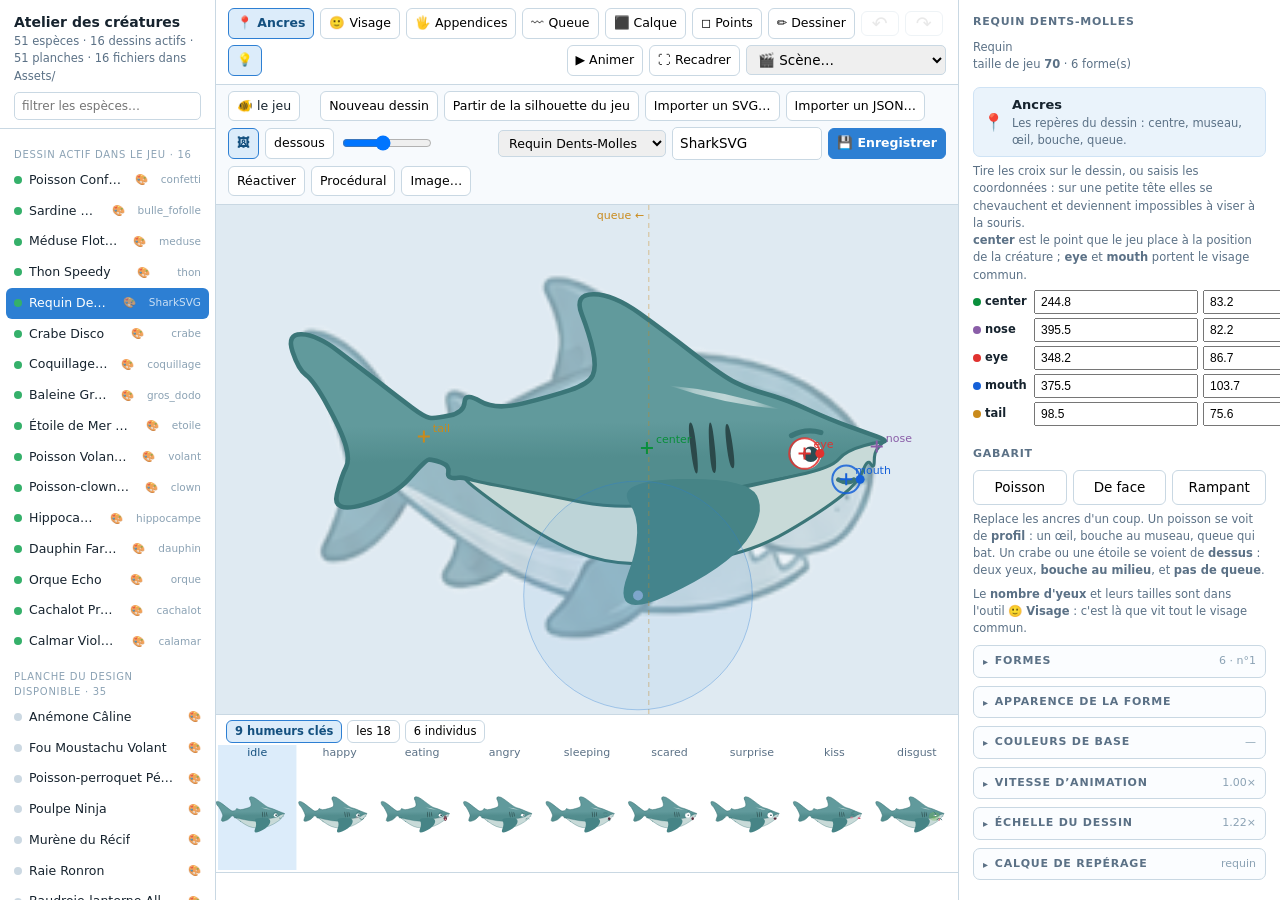
==== commit f4fc9919: "Un appendice qui bat comme la queue, et avec elle Nouveau type d'appendice, « 〰 Comme la queue » : l" ====
--- a/atelier.html
+++ b/atelier.html
@@ -526,7 +526,7 @@
 // l'affichage. Ajouter un type se fait ICI — l'oublier laisse le panneau croire
 // à une nageoire alors que le rendu, lui, obéit déjà.
 function TYPE(f) {
-  return ['tentacule', 'pince', 'aile'].includes(f.type) ? f.type : 'nageoire';
+  return ['tentacule', 'pince', 'aile', 'queue'].includes(f.type) ? f.type : 'nageoire';
 }
 
 // NOM D'UN CALQUE. « forme 7 » ne dit rien : sur un dessin à vingt pièces —
@@ -602,7 +602,9 @@
         const along = px * ax + py * ay;
         if (along <= 0) continue;
         maxi = Math.max(maxi, Math.hypot(px, py) * U.clamp(along / L, 0, 1) * A * Math.PI / 180);
-      } else if (TYPE(f) === 'tentacule') {
+      } else if (TYPE(f) === 'tentacule' || TYPE(f) === 'queue') {
+        // Même profil pour les deux : u² le long de la flèche, en pourcentage de
+        // la longueur. Seuls l'horloge et le plan diffèrent, pas l'ampleur.
         const L = Math.max(1, f.r || 1);
         const a0 = (f.ang != null ? f.ang : 180) * Math.PI / 180;
         const u = U.clamp(((p[0] - f.x) * Math.cos(a0) + (p[1] - f.y) * Math.sin(a0)) / L, 0, 1);
@@ -1433,11 +1435,19 @@
         const ax = Math.cos(a0) * sens, ay = Math.sin(a0);
         const bx = x + ax * r, by = y + ay * r;
         ctx.beginPath(); ctx.moveTo(x, y); ctx.lineTo(bx, by); ctx.stroke();
-        // L'amplitude se voit : l'enveloppe que le bout parcourt.
+        // L'amplitude se voit : l'enveloppe que le bout parcourt. En travers de
+        // la flèche pour un tentacule ; dans le PLAN DE LA QUEUE pour un
+        // appendice qui bat comme elle — dessiner l'enveloppe en travers
+        // montrerait un geste qu'il ne fait pas.
         const amp = (f.amp != null ? f.amp : 15) / 100 * r;
+        let ex = -ay, ey = ax;
+        if (TYPE(f) === 'queue') {
+          const aq = (doc.tailAxe == null ? 90 : doc.tailAxe) * Math.PI / 180;
+          ex = Math.cos(aq) * sens; ey = Math.sin(aq);
+        }
         ctx.beginPath();
-        ctx.moveTo(bx - ay * amp, by + ax * amp);
-        ctx.lineTo(bx + ay * amp, by - ax * amp);
+        ctx.moveTo(bx + ex * amp, by + ey * amp);
+        ctx.lineTo(bx - ex * amp, by - ey * amp);
         ctx.stroke();
         ctx.setLineDash([]);
         ctx.fillStyle = image ? '#9fc0dd' : (vif ? '#1560d8' : '#7ea6cc');
@@ -1964,6 +1974,8 @@
                aide: 'une charnière qui claque : pince de crabe, valve, bec' },
   aile:      { ico: '🕊', nom: 'Aile',      amp: 55, ang: 180,
                aide: 'elle bat ET se retourne : aile d\u2019oiseau, de raie' },
+  queue:     { ico: '〰', nom: 'Comme la queue', amp: 25, ang: 180,
+               aide: 'elle bat avec le corps, à son rythme : dorsale, anale, lobe de caudale' },
 };
 // Les réglages propres au type, posés à la création comme au changement.
 function reglerType(f, type) {
@@ -1971,6 +1983,11 @@
   f.type = type;
   f.amp = T.amp;
   if (T.ang == null) delete f.ang; else f.ang = T.ang;
+  // `ondes` non plus ne veut pas dire la même chose d'un type à l'autre : la
+  // souplesse d'une aile (0,35), les ondes d'un tentacule (1), celles de la
+  // queue du dessin pour un appendice qui bat comme elle. Chacun reprend SON
+  // défaut plutôt que d'hériter de celui du type précédent.
+  delete f.ondes;
   return f;
 }
 // La palette de création : elle est le PREMIER geste de l'outil, elle vit donc
@@ -1995,6 +2012,9 @@
   if (!doc.fins.length) return h + '<p class="aide"><i>aucun appendice sur ce dessin</i></p>';
   h += '<h2>Régler</h2>';
   const f = doc.fins[finSel], t = TYPE(f), tent = t === 'tentacule', axe = t !== 'nageoire';
+  // Les deux types à ONDE : amplitude en pourcentage de la longueur, et une onde
+  // qui court vers le bout. Ils ne diffèrent que par l'horloge et le plan.
+  const onde = tent || t === 'queue';
   h += `<select id="selFin">${doc.fins.map((o, i) => {
       const cl = calquesDe(o);
       return `<option value="${i}" ${i === finSel ? 'selected' : ''}>${i + 1}. ${TYPE(o)}`
@@ -2010,14 +2030,16 @@
       ? 'L\'angle <b>croît le long de l\'envergure</b> : l\'épaule tient, le bout décrit tout l\'arc — l\'inverse d\'une nageoire, dont le plein effet est sur l\'ancre, là où le bras de levier est nul. Et il est <b>retardé</b> vers le bout (curseur <i>souplesse</i>), donc l\'aile se courbe au lieu de rester une planche. Le battement est <b>asymétrique</b> : descente vive, remontée lente — un va-et-vient régulier, c\'est du carton qui claque.'
       : t === 'pince'
       ? 'Une <b>charnière</b> à l\'ancre, et les <b>deux mâchoires</b> s\'écartent de la flèche, chacune de son côté — l\'amplitude est l\'<b>écartement total</b>, chacune en prend la moitié. Ce qui est <b>derrière</b> la charnière ne bouge pas : c\'est le bras. Elle reste <b>fermée</b> les trois quarts du temps, s\'ouvre en douceur, puis <b>claque</b> : c\'est ce rythme qui se lit, un va-et-vient régulier ne dirait rien.'
+      : t === 'queue'
+      ? 'Elle bat <b>comme la queue</b>, et <b>avec</b> elle : même rythme, même effort, même plan de battement (le <i>sens</i> réglé dans l\'onglet Queue), même onde tant qu\'on ne lui en donne pas une à elle. La base tient, le bout balaie. C\'est ce qu\'il faut à une <b>dorsale</b>, une <b>anale</b>, un second lobe de caudale : tout ce qui prolonge le corps et doit battre dans son mouvement. Un <b>tentacule</b>, lui, a son propre rythme et bat en travers de sa flèche — posé là, il se lit comme un autre animal cousu au premier.'
       : tent
       ? 'Une <b>onde court</b> de l\'ancre vers la pointe de la flèche : la base ne bouge pas, le bout parcourt toute l\'amplitude. C\'est ce qu\'il faut pour une patte, une antenne, un bras — un pivot les rend raides.'
       : 'La forme <b>pivote</b> autour de l\'ancre : plein effet au centre du disque, plus rien à son bord.')
     + `<label>${axe ? 'Longueur' : 'Rayon d\'influence'} <span class="val" id="vFR">${Math.round(f.r)}</span></label>
     <input type="range" id="sFR" min="10" max="${Math.round(doc.naturalW * 0.9)}" value="${Math.round(f.r)}">`;
   if (axe) h += `
-    <label>Direction <span class="val" id="vFA">${Math.round(f.ang != null ? f.ang : (tent ? 180 : 0))}°</span></label>
-    <input type="range" id="sFA" min="-180" max="180" value="${Math.round(f.ang != null ? f.ang : (tent ? 180 : 0))}">`;
+    <label>Direction <span class="val" id="vFA">${Math.round(f.ang != null ? f.ang : (onde ? 180 : 0))}°</span></label>
+    <input type="range" id="sFA" min="-180" max="180" value="${Math.round(f.ang != null ? f.ang : (onde ? 180 : 0))}">`;
   if (t === 'aile') h += `
     <label>Souplesse <span class="val" id="vFO">${(f.ondes != null ? f.ondes : 0.35).toFixed(2)}</span></label>
     <input type="range" id="sFO" min="0" max="1" step="0.05" value="${f.ondes != null ? f.ondes : 0.35}">`
@@ -2037,6 +2059,19 @@
     <input type="range" id="sFO" min="0" max="2" step="0.05" value="${f.ondes != null ? f.ondes : 1}">`
     + A(`Tire la <b>pointe de la flèche</b> sur le dessin : direction et longueur d'un
         seul geste. 0 onde = le membre se balance d'un bloc ; 1 onde = il se déroule.`);
+  // L'onde de la QUEUE, tant qu'on ne lui en donne pas une à elle : régler les
+  // ondes du corps dans l'onglet Queue règle aussi celles de cet appendice.
+  if (t === 'queue') {
+    const suit = f.ondes == null, o = suit ? (doc.tailOndes || 0) : f.ondes;
+    h += `
+    <label>Ondes sur la longueur <span class="val">${suit ? 'comme la queue · ' : ''}<span id="vFO">${o.toFixed(2)}</span></span></label>
+    <input type="range" id="sFO" min="0" max="3" step="0.05" value="${o}">
+    <div class="rangee"><button id="bFOQueue" ${suit ? 'disabled' : ''}>↺ Suivre la queue</button></div>`
+    + A(`Tire la <b>pointe de la flèche</b> sur le dessin : direction et longueur d'un
+        seul geste. Tant qu'on n'y touche pas, les ondes sont <b>celles de la queue</b>,
+        et suivent son réglage. <b>Déphasage 0°</b> et <b>vitesse 1</b> la gardent calée
+        sur la queue ; 180° la fait battre à contretemps.`);
+  }
   // L'AMPLITUDE EN CLAIR. Un appendice se réglait à l'aveugle : « 20° » sur une
   // nageoire de rayon 31 ne déplaçait rien de plus de 1,4 px sur un dessin large
   // de 150 — l'animation était présente au calcul et invisible à l'écran, et
@@ -2045,8 +2080,8 @@
   const ampl = ampleurApp(f);
   const pc = ampl / Math.max(1, doc.naturalW) * 100;
   h += `
-    <label>${t === 'pince' ? 'Ouverture' : t === 'aile' ? 'Battement' : 'Amplitude'} <span class="val" id="vFAm">${ampDe(f)}</span>${tent ? ' %' : '°'}</label>
-    <input type="range" id="sFAm" min="0" max="${tent ? 100 : 180}" value="${ampDe(f)}">
+    <label>${t === 'pince' ? 'Ouverture' : t === 'aile' ? 'Battement' : 'Amplitude'} <span class="val" id="vFAm">${ampDe(f)}</span>${onde ? ' %' : '°'}</label>
+    <input type="range" id="sFAm" min="0" max="${onde ? 100 : 180}" value="${ampDe(f)}">
     <p class="aide" style="color:${pc < 1 ? '#b3261e' : 'var(--doux)'}">
       débattement obtenu : <b>${ampl.toFixed(1)} px</b> du dessin (${pc.toFixed(1)} % de sa largeur)${
       pc < 1 ? ' — <b>invisible en jeu</b> : monte l’amplitude, ou agrandis le rayon d’influence.' : ''}</p>
@@ -2976,6 +3011,10 @@
   on('#sFR', 'input', e => { doc.fins[finSel].r = +e.target.value; $('#vFR').textContent = e.target.value; marquer(); });
   on('#sFA', 'input', e => { doc.fins[finSel].ang = +e.target.value; $('#vFA').textContent = e.target.value + '°'; marquer(); });
   on('#sFO', 'input', e => { doc.fins[finSel].ondes = +e.target.value; $('#vFO').textContent = (+e.target.value).toFixed(2); marquer(); });
+  // Le curseur a donné à l'appendice SES ondes : la mention « comme la queue »
+  // et le bouton ↺ ne se remettent à jour qu'au relâchement.
+  on('#sFO', 'change', () => { if (TYPE(doc.fins[finSel]) === 'queue') panneau(); });
+  on('#bFOQueue', 'click', () => { instantane(); delete doc.fins[finSel].ondes; marquer(); panneau(); });
   on('#sFAm', 'input', e => { doc.fins[finSel].amp = +e.target.value; $('#vFAm').textContent = e.target.value; marquer(); });
   // Le débattement obtenu ne se relit qu'au relâchement : le recalculer à chaque
   // frame sur tous les points d'un dessin à vingt calques n'apporterait rien.
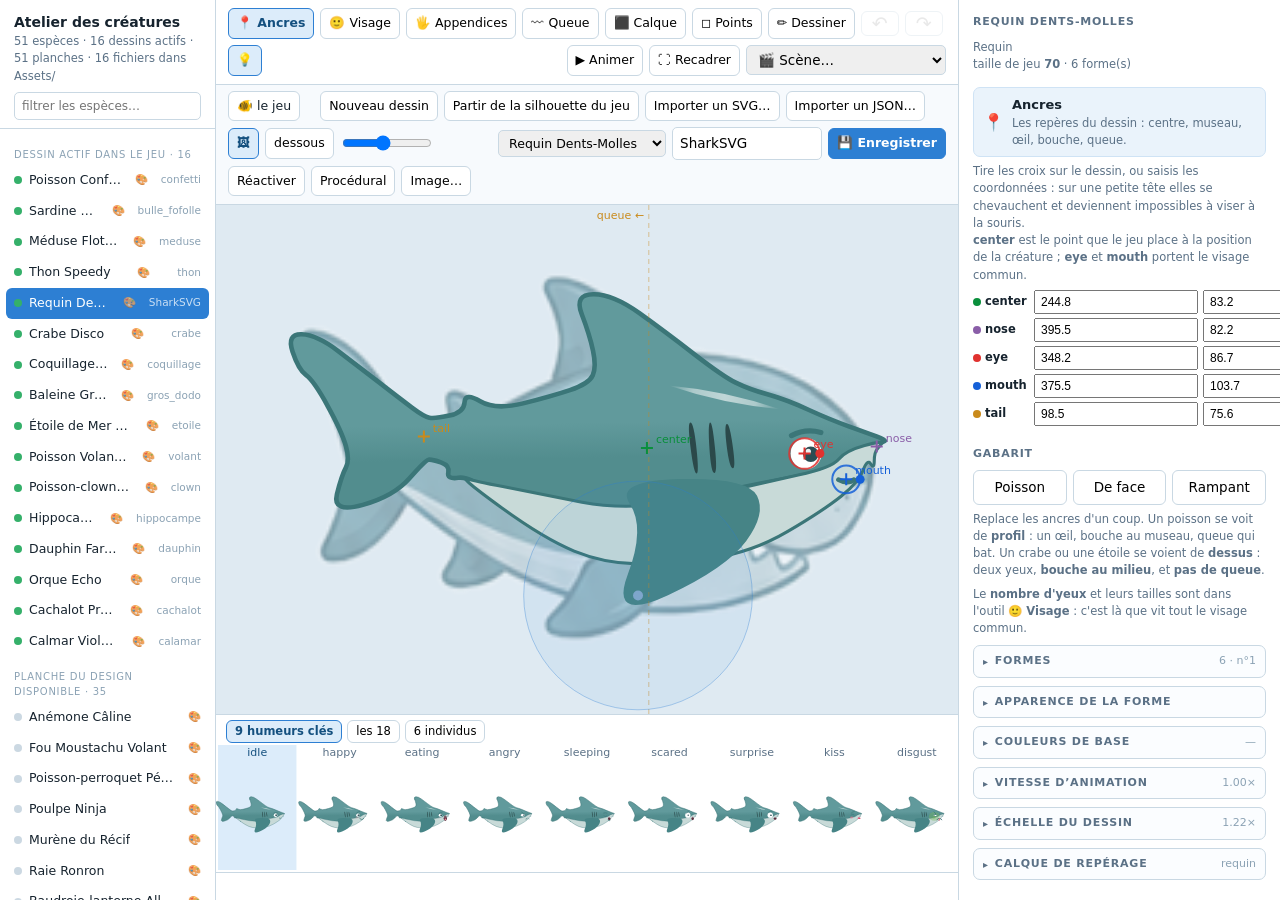
==== commit b686c916: "Une pipette sur chaque champ de couleur, qui ne dépend d'aucun navigateur La fenêtre d'un `<input ty" ====
--- a/atelier.html
+++ b/atelier.html
@@ -194,6 +194,18 @@
   .couleur > input[type=color] { position: absolute; left: 10px; bottom: 0;
                                  width: 1px; height: 1px; opacity: 0; border: 0;
                                  padding: 0; pointer-events: none; }
+  /* La pipette se pose SUR la pastille, à droite : une rangée de champs de
+     couleur tient déjà tout juste dans la colonne, lui prendre sa place la
+     ferait déborder. */
+  .couleur > .pipCouleur { position: absolute; right: 3px; top: 3px; width: 24px;
+                           height: 24px; padding: 0; line-height: 22px; font-size: 13px;
+                           border-radius: 4px; border: 1px solid rgba(0,0,0,.18);
+                           background: rgba(255,255,255,.82); cursor: crosshair;
+                           opacity: .55; }
+  .couleur:hover > .pipCouleur { opacity: 1; }
+  .couleur > .pipCouleur.on { opacity: 1; background: var(--accent); color: #fff;
+                              border-color: var(--accent); }
+  .pastilles .couleur > .pipCouleur { display: none; }   /* 30 px de large : rien n'y tient */
   .pastilles .couleur { display: inline-block; width: 30px; }
   .pastilles .couleur > button { height: 26px; }
   .pastilles .sup { padding: 2px 5px; font-size: 11px; }
@@ -1665,16 +1677,34 @@
   dessiner:  { ico: '✏️', nom: 'Dessiner',   quoi: 'Tracer un nouveau calque au clic.' },
 };
 
-// UN CHAMP DE COULEUR = une pastille cliquable + l'input natif, caché derrière.
+// UN CHAMP DE COULEUR = une pastille cliquable, l'input natif caché derrière, et
+// une PIPETTE.
+//
 // La fenêtre native d'un `<input type=color>` s'ouvre à l'ENFONCEMENT du bouton,
 // avant le relâchement : un clic parti de travers ne peut plus être annulé, et
 // ça se paye vingt fois par séance. Le `click` d'un bouton n'arrive qu'au
 // relâchement. Les identifiants et les gestionnaires ne changent pas — c'est
 // seulement ce qui déclenche l'ouverture qui change.
+//
+// Cette fenêtre appartient en revanche au NAVIGATEUR, et on n'a aucune prise
+// dessus : Chromium en offre une avec pipette d'écran, Firefox une tout autre
+// sans, et le panneau d'aperçu intégré n'est pas celui dans lequel l'auteur
+// travaille. L'outil changeait donc de visage — et perdait sa pipette — selon
+// l'endroit d'où on l'ouvrait. D'où le 💧 : l'atelier avait déjà sa propre
+// pipette pour les deux couleurs de base, elle est maintenant sur TOUS les
+// champs. Elle ne dépend d'aucun navigateur, et elle prélève mieux que celle du
+// système — dans l'image de repérage D'ORIGINE quand le clic tombe dessus, pas
+// dans ce que l'écran affiche, qui la mélange à son opacité et au dessin.
+//
+// L'ordre des trois enfants compte : la pastille d'abord (le glisser-déposer
+// lit `nextElementSibling` pour trouver l'input, et `querySelector('button')`
+// pour retrouver la pastille), l'input ensuite, la pipette en dernier.
 function champCouleur(attrs, valeur) {
   return `<span class="couleur"><button type="button" class="ouvreCouleur" draggable="true"
       title="Clic : choisir — glisser : copier cette couleur sur un autre champ"
-      style="background:${valeur}"></button><input type="color" ${attrs} value="${valeur}"></span>`;
+      style="background:${valeur}"></button><input type="color" ${attrs} value="${valeur}"
+      ><button type="button" class="pipCouleur"
+      title="Prélever une couleur sur le dessin">💧</button></span>`;
 }
 
 // Une explication ne s'affiche que si l'aide est allumée.
@@ -1723,7 +1753,14 @@
   return (role === 'primaire' ? b.primaire : b.secondaire) || null;
 }
 
-// PIPETTE. `pipette` vaut le rôle qu'on est en train de prélever, ou null.
+// PIPETTE. Ce qu'on est en train de prélever, ou `null` :
+//   { role: 'primaire' | 'secondaire' }  — une des deux couleurs de base
+//   { champ: <input type=color> }        — n'importe quel autre champ
+//
+// Pour un champ, c'est le nœud du DOM qu'on retient, et le panneau n'est donc
+// PAS reconstruit à l'armement : il l'est à chaque geste, et la référence
+// mourrait avec l'ancien nœud. Le prélèvement vérifie de toute façon que le
+// champ est encore dans la page.
 let pipette = null;
 let fondEchantillon = null;      // l'image de repérage, à sa taille NATIVE
 
@@ -1772,7 +1809,10 @@
     </div>`
     + A(`<b>💧 prendre</b> puis un clic sur le dessin prélève la couleur. Le prélèvement
         se fait dans l'<b>image de repérage d'origine</b> quand le clic tombe dessus —
-        pas sur ce que l'écran affiche, qui la mélange à son opacité et au dessin.`)
+        pas sur ce que l'écran affiche, qui la mélange à son opacité et au dessin.<br>
+        Le même <b>💧</b> est posé sur <b>chaque</b> champ de couleur de l'outil : la
+        fenêtre du navigateur, elle, n'est pas la même partout et n'a pas toujours de
+        pipette.`)
     + `<div class="rangee">
       <button id="bBaseAppliquer" ${pris ? '' : 'disabled'}>Appliquer à ce calque</button>
       <button id="bBaseRaz" ${pris ? '' : 'disabled'}>Oublier</button>
@@ -3336,8 +3376,22 @@
   on('#cBase1', 'input', e => poseBase('primaire', e.target.value));
   on('#cBase2', 'input', e => poseBase('secondaire', e.target.value));
   ['#cBase1', '#cBase2'].forEach(sel => on(sel, 'change', () => panneau()));
-  on('#bPip1', 'click', () => { pipette = pipette === 'primaire' ? null : 'primaire'; panneau(); majCurseur(); });
-  on('#bPip2', 'click', () => { pipette = pipette === 'secondaire' ? null : 'secondaire'; panneau(); majCurseur(); });
+  on('#bPip1', 'click', () => { pipette = pipette && pipette.role === 'primaire' ? null : { role: 'primaire' }; panneau(); majCurseur(); });
+  on('#bPip2', 'click', () => { pipette = pipette && pipette.role === 'secondaire' ? null : { role: 'secondaire' }; panneau(); majCurseur(); });
+  // La pipette d'un champ quelconque. Pas de `panneau()` ici : il recréerait le
+  // champ qu'on vient de viser (cf. `pipette`). On allume le bouton à la main.
+  document.querySelectorAll('.pipCouleur').forEach(b => {
+    const champ = b.previousElementSibling;
+    if (pipette && pipette.champ === champ) b.classList.add('on');
+    b.addEventListener('click', () => {
+      const arme = !(pipette && pipette.champ === champ);
+      document.querySelectorAll('.pipCouleur.on').forEach(o => o.classList.remove('on'));
+      pipette = arme ? { champ } : null;
+      b.classList.toggle('on', arme);
+      majCurseur();
+      dire(arme ? 'clic sur le dessin pour prélever la couleur — Échap pour annuler' : '');
+    });
+  });
   on('#bBaseRaz', 'click', () => { instantane(); delete doc.base; marquer(); panneau(); });
   on('#bBaseAppliquer', 'click', () => {
     const f = sh(); if (!f) return;
@@ -3818,10 +3872,16 @@
   dire(pile === histoire ? 'annulé' : 'rétabli');
 }
 addEventListener('keydown', ev => {
+  // ÉCHAP N'A PAS DE CTRL, et les trois désarmements vivaient sous la garde
+  // écrite pour Ctrl+Z : aucun ne s'est jamais déclenché, alors que l'outil
+  // promet « Échap pour annuler » à trois endroits. Ils passent donc AVANT.
+  if (ev.key === 'Escape') {
+    if (pipette) { pipette = null; majCurseur(); panneau(); dire('pipette désarmée'); }
+    else if (primitive) { primitive = null; apercuPrim = null; panneau(); dessiner(); }
+    else if (appType) { appType = null; panneau(); dire('appendice désarmé'); }
+    return;
+  }
   if (!(ev.ctrlKey || ev.metaKey)) return;
-  if (ev.key === 'Escape' && pipette) { pipette = null; majCurseur(); panneau(); return; }
-  if (ev.key === 'Escape' && primitive) { primitive = null; apercuPrim = null; panneau(); dessiner(); return; }
-  if (ev.key === 'Escape' && appType) { appType = null; panneau(); dire('appendice désarmé'); return; }
   const k = ev.key.toLowerCase();
   if (k === 'z' && !ev.shiftKey) { ev.preventDefault(); annuler(histoire, futur); }
   else if (k === 'y' || (k === 'z' && ev.shiftKey)) { ev.preventDefault(); annuler(futur, histoire); }
@@ -3978,14 +4038,31 @@
   if (ev.button !== 0) return;
   // PIPETTE : elle passe avant tout, et se désarme après un prélèvement.
   if (pipette) {
-    instantane();
-    const role = pipette;
-    doc.base = doc.base || {};
-    doc.base[role] = couleurSousLeCurseur(sx, sy);
-    if (role === 'primaire') couleurTrace = doc.base[role];
+    const cible = pipette, couleur = couleurSousLeCurseur(sx, sy);
     pipette = null; majCurseur();
-    marquer(); panneau();
-    dire(`couleur ${role} prélevée : ${doc.base[role]}`, 'ok');
+    if (cible.role) {
+      instantane();
+      doc.base = doc.base || {};
+      doc.base[cible.role] = couleur;
+      if (cible.role === 'primaire') couleurTrace = couleur;
+      marquer(); panneau();
+      dire(`couleur ${cible.role} prélevée : ${couleur}`, 'ok');
+    } else if (document.contains(cible.champ)) {
+      // Le champ a ses propres gestionnaires — un remplissage, un contour, une
+      // couleur de visage ne s'enregistrent pas au même endroit. On ne
+      // duplique donc pas leur logique : on pose la valeur et on rejoue leurs
+      // deux événements, exactement comme le glisser-déposer.
+      instantane();
+      cible.champ.value = couleur;
+      cible.champ.previousElementSibling.style.background = couleur;
+      cible.champ.dispatchEvent(new Event('input', { bubbles: true }));
+      cible.champ.dispatchEvent(new Event('change', { bubbles: true }));
+      dire(`couleur prélevée : ${couleur}`, 'ok');
+    } else {
+      // Le panneau a été reconstruit entre l'armement et le clic : le champ visé
+      // n'existe plus. Mieux vaut le dire que de peindre au hasard.
+      dire('le champ visé a disparu — réarme la pipette', 'ko');
+    }
     return;
   }
   const cible = pres(sx, sy);
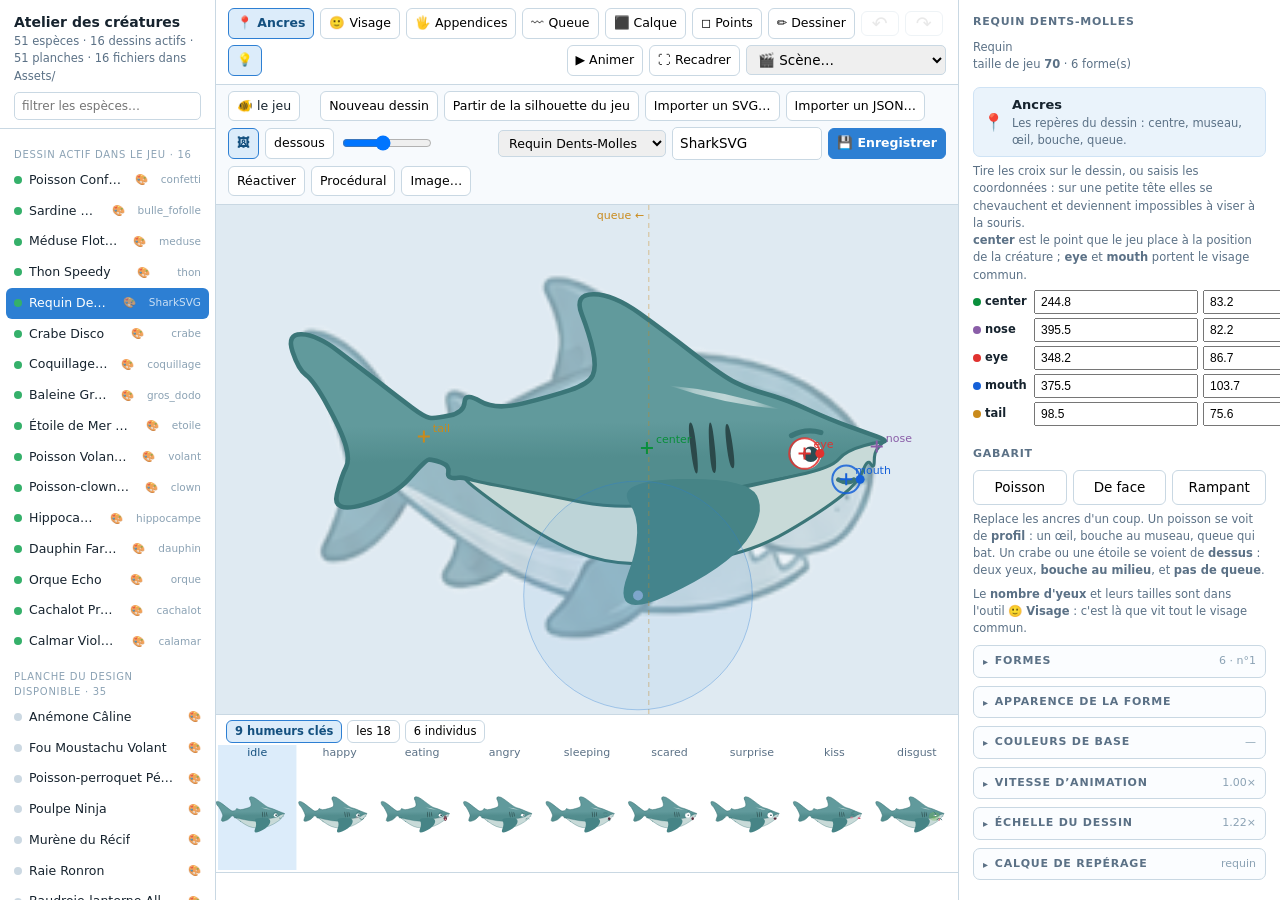
==== commit 022bb48b: "La pipette d'écran, celle qu'on avait vraiment perdue Le commit précédent répondait à côté. L'auteur" ====
--- a/atelier.html
+++ b/atelier.html
@@ -1704,7 +1704,7 @@
       title="Clic : choisir — glisser : copier cette couleur sur un autre champ"
       style="background:${valeur}"></button><input type="color" ${attrs} value="${valeur}"
       ><button type="button" class="pipCouleur"
-      title="Prélever une couleur sur le dessin">💧</button></span>`;
+      title="Prélever une couleur n'importe où à l'écran (Alt+clic : sur le dessin)">💧</button></span>`;
 }
 
 // Une explication ne s'affiche que si l'aide est allumée.
@@ -1751,6 +1751,53 @@
   const b = doc && doc.base;
   if (!b) return null;
   return (role === 'primaire' ? b.primaire : b.secondaire) || null;
+}
+
+// PRÉLEVER UNE COULEUR — deux pipettes, et la première est celle qu'on attend.
+//
+// `EyeDropper` est la pipette du SYSTÈME : elle prélève n'importe où à l'écran,
+// donc aussi bien dans une planche ouverte à côté que dans un autre logiciel.
+// C'est elle qu'on avait dans la fenêtre native de Chromium, et qu'on perdait en
+// ouvrant l'atelier dans un navigateur qui n'en offre pas. Elle est maintenant
+// sur nos propres boutons, donc elle ne dépend plus de la fenêtre de personne —
+// mais elle n'existe que sur Chrome et Edge.
+//
+// Partout ailleurs, et sur Alt+clic, on retombe sur la pipette de l'atelier : on
+// arme, on clique sur le dessin. Elle ne sait viser que le dessin, mais elle y
+// prélève MIEUX — dans l'image de repérage d'origine, pas dans ce que l'écran
+// affiche, qui la mélange à son opacité et au dessin.
+// POSER UNE COULEUR DANS UN CHAMP. Un remplissage, un contour, une couleur de
+// visage ne s'enregistrent pas au même endroit : on ne duplique la logique
+// d'aucun d'eux, on pose la valeur et on rejoue leurs deux événements —
+// exactement ce que fait déjà le glisser-déposer entre pastilles.
+//
+// Au même niveau que `prelever` : il sert au CÂBLAGE du panneau et au CLIC sur le
+// dessin, qui sont deux fonctions différentes. Enfermé dans la première, il
+// n'existait pas pour la seconde — et `node --check` n'en dit rien, ça ne se voit
+// qu'au clic.
+function poserDansChamp(champ, v) {
+  if (!document.contains(champ)) { dire('le champ visé a disparu — réarme la pipette', 'ko'); return; }
+  instantane();
+  champ.value = v;
+  champ.previousElementSibling.style.background = v;
+  champ.dispatchEvent(new Event('input', { bubbles: true }));
+  champ.dispatchEvent(new Event('change', { bubbles: true }));
+  dire(`couleur prélevée : ${v}`, 'ok');
+}
+const pipetteEcran = () => typeof EyeDropper === 'function';
+async function prelever(auClavier, poser, armer) {
+  if (!auClavier && pipetteEcran()) {
+    try {
+      const { sRGBHex } = await new EyeDropper().open();
+      poser(sRGBHex);
+    } catch (err) {
+      // Échap pendant le prélèvement, ou le navigateur qui refuse : on ne
+      // repeint rien, et surtout on ne laisse pas l'outil dans un état armé.
+      dire('prélèvement annulé');
+    }
+    return;
+  }
+  armer();
 }
 
 // PIPETTE. Ce qu'on est en train de prélever, ou `null` :
@@ -1807,12 +1854,16 @@
       ${champCouleur('id="cBase2"', sec)}
       <button id="bPip2" class="${pipette === 'secondaire' ? 'on' : ''}">💧 prendre</button>
     </div>`
-    + A(`<b>💧 prendre</b> puis un clic sur le dessin prélève la couleur. Le prélèvement
-        se fait dans l'<b>image de repérage d'origine</b> quand le clic tombe dessus —
-        pas sur ce que l'écran affiche, qui la mélange à son opacité et au dessin.<br>
-        Le même <b>💧</b> est posé sur <b>chaque</b> champ de couleur de l'outil : la
-        fenêtre du navigateur, elle, n'est pas la même partout et n'a pas toujours de
-        pipette.`)
+    + A(`<b>💧</b> prélève une couleur <b>n'importe où à l'écran</b> — une planche
+        ouverte à côté, un autre logiciel. Le même 💧 est posé sur <b>chaque</b> champ
+        de couleur de l'outil, et il ne dépend plus de la fenêtre du navigateur, qui
+        n'est pas la même partout et n'a pas toujours de pipette.${
+        pipetteEcran() ? '' : ' <b>Ce navigateur n\'a pas de pipette d\'écran</b> : ' +
+        'le 💧 arme alors la pipette de l\'atelier, décrite ci-dessous.'}<br>
+        <b>Alt+clic</b> arme la pipette de l'atelier : un clic sur le dessin, prélevé
+        dans l'<b>image de repérage d'origine</b> — pas sur ce que l'écran affiche, qui
+        la mélange à son opacité et au dessin. C'est la plus juste des deux pour
+        décalquer une référence.`)
     + `<div class="rangee">
       <button id="bBaseAppliquer" ${pris ? '' : 'disabled'}>Appliquer à ce calque</button>
       <button id="bBaseRaz" ${pris ? '' : 'disabled'}>Oublier</button>
@@ -3376,21 +3427,26 @@
   on('#cBase1', 'input', e => poseBase('primaire', e.target.value));
   on('#cBase2', 'input', e => poseBase('secondaire', e.target.value));
   ['#cBase1', '#cBase2'].forEach(sel => on(sel, 'change', () => panneau()));
-  on('#bPip1', 'click', () => { pipette = pipette && pipette.role === 'primaire' ? null : { role: 'primaire' }; panneau(); majCurseur(); });
-  on('#bPip2', 'click', () => { pipette = pipette && pipette.role === 'secondaire' ? null : { role: 'secondaire' }; panneau(); majCurseur(); });
+  const pipBase = (role) => (ev) => prelever(ev.altKey,
+    (v) => { instantane(); poseBase(role, v); panneau(); dire(`couleur ${role} prélevée : ${v}`, 'ok'); },
+    () => { pipette = pipette && pipette.role === role ? null : { role }; panneau(); majCurseur(); });
+  on('#bPip1', 'click', pipBase('primaire'));
+  on('#bPip2', 'click', pipBase('secondaire'));
   // La pipette d'un champ quelconque. Pas de `panneau()` ici : il recréerait le
   // champ qu'on vient de viser (cf. `pipette`). On allume le bouton à la main.
   document.querySelectorAll('.pipCouleur').forEach(b => {
     const champ = b.previousElementSibling;
     if (pipette && pipette.champ === champ) b.classList.add('on');
-    b.addEventListener('click', () => {
-      const arme = !(pipette && pipette.champ === champ);
-      document.querySelectorAll('.pipCouleur.on').forEach(o => o.classList.remove('on'));
-      pipette = arme ? { champ } : null;
-      b.classList.toggle('on', arme);
-      majCurseur();
-      dire(arme ? 'clic sur le dessin pour prélever la couleur — Échap pour annuler' : '');
-    });
+    b.addEventListener('click', (ev) => prelever(ev.altKey,
+      (v) => poserDansChamp(champ, v),
+      () => {
+        const arme = !(pipette && pipette.champ === champ);
+        document.querySelectorAll('.pipCouleur.on').forEach(o => o.classList.remove('on'));
+        pipette = arme ? { champ } : null;
+        b.classList.toggle('on', arme);
+        majCurseur();
+        dire(arme ? 'clic sur le dessin pour prélever la couleur — Échap pour annuler' : '');
+      }));
   });
   on('#bBaseRaz', 'click', () => { instantane(); delete doc.base; marquer(); panneau(); });
   on('#bBaseAppliquer', 'click', () => {
@@ -4047,21 +4103,10 @@
       if (cible.role === 'primaire') couleurTrace = couleur;
       marquer(); panneau();
       dire(`couleur ${cible.role} prélevée : ${couleur}`, 'ok');
-    } else if (document.contains(cible.champ)) {
-      // Le champ a ses propres gestionnaires — un remplissage, un contour, une
-      // couleur de visage ne s'enregistrent pas au même endroit. On ne
-      // duplique donc pas leur logique : on pose la valeur et on rejoue leurs
-      // deux événements, exactement comme le glisser-déposer.
-      instantane();
-      cible.champ.value = couleur;
-      cible.champ.previousElementSibling.style.background = couleur;
-      cible.champ.dispatchEvent(new Event('input', { bubbles: true }));
-      cible.champ.dispatchEvent(new Event('change', { bubbles: true }));
-      dire(`couleur prélevée : ${couleur}`, 'ok');
     } else {
-      // Le panneau a été reconstruit entre l'armement et le clic : le champ visé
-      // n'existe plus. Mieux vaut le dire que de peindre au hasard.
-      dire('le champ visé a disparu — réarme la pipette', 'ko');
+      // `poserDansChamp` dit lui-même si le panneau a été reconstruit entre
+      // l'armement et le clic, auquel cas le champ visé n'existe plus.
+      poserDansChamp(cible.champ, couleur);
     }
     return;
   }
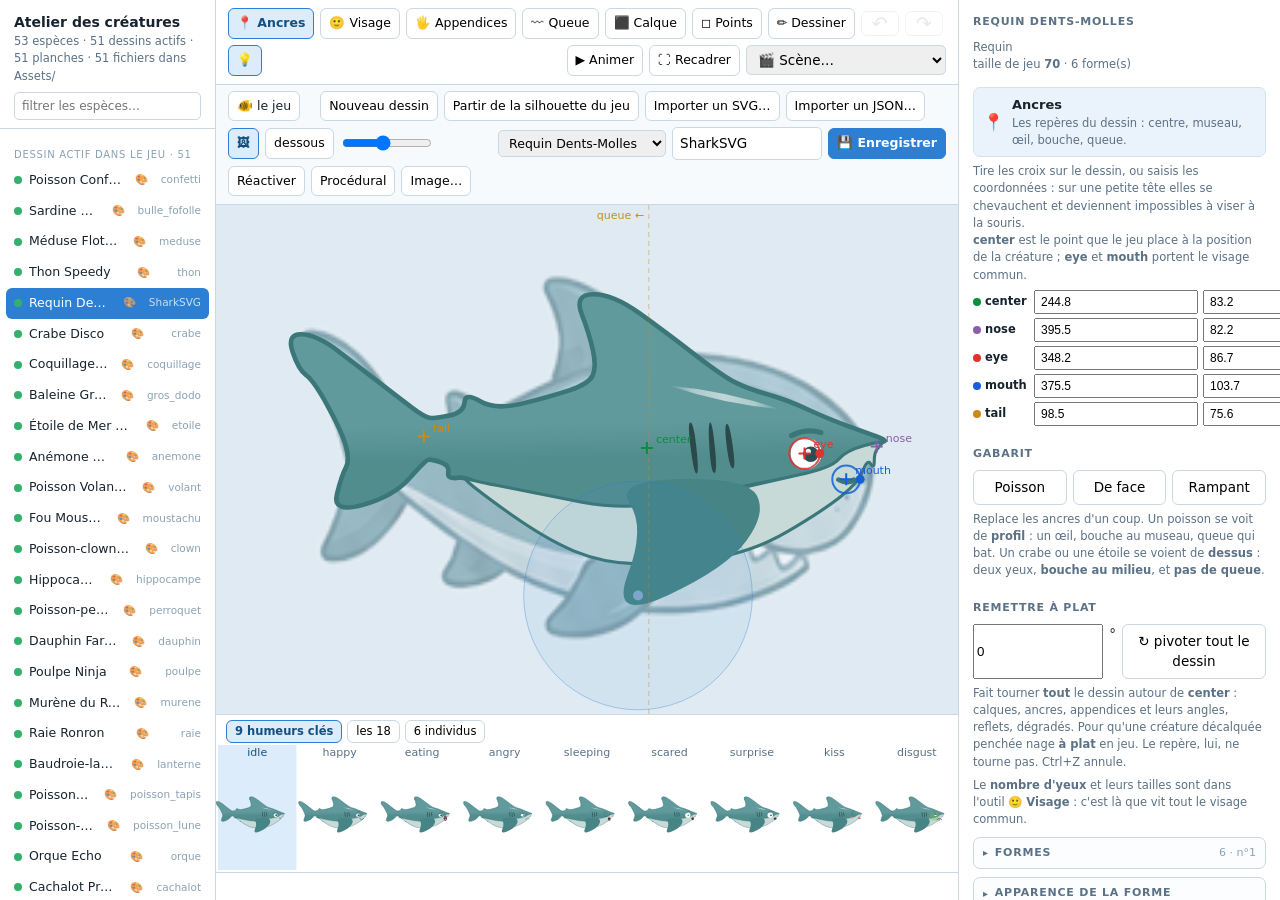
==== commit f0160e45: "L'atelier joue les gags du corps, pivote un dessin et pose la lampe Inventaire des champs qu'un dess" ====
--- a/atelier.html
+++ b/atelier.html
@@ -297,6 +297,7 @@
       <button data-demo="cabre">cabré</button><button data-demo="fleche">flèche</button>
       <button data-demo="crash">crash</button><button data-demo="choc">choc</button>
       <button data-demo="plat">ventre à plat</button><button data-demo="charge">charge</button>
+      <button data-demo="gag" title="Le gag que le moteur applique AUTOUR du dessin de cette espèce : gueule du Tapis, jaillissement de la Murène, trou de la Jardinière, piquants de l'Oursin, repli du Calamar géant, charge de l'Anguille, guirlande de la Crevette, lampe du Lanterne, poof du Poulpe">gag de l'espèce</button>
       <button data-demo="" title="Arrêter l'aperçu">■</button>
       <label>lecture<select id="selVitesse"><option value="1">1×</option><option value="0.5">½×</option><option value="0.25">¼×</option></select></label>
     </div>
@@ -467,9 +468,11 @@
 
 // `eye2` n'est présente que si l'espèce a deux yeux : la liste effective est
 // donc lue depuis le document, pas figée.
-const CLE_ANCRES = ['center', 'nose', 'eye', 'eye2', 'mouth', 'tail'];
+// `lampe` : le bout de l'antenne du Lanterne, où le MOTEUR dessine sa lampe
+// (elle clignote et pêche — `FishBody.lampeLanterne`). Absente partout ailleurs.
+const CLE_ANCRES = ['center', 'nose', 'eye', 'eye2', 'mouth', 'tail', 'lampe'];
 const COUL = { center: '#0a8f3c', nose: '#8a5ea8', eye: '#e0322f', eye2: '#e0322f',
-               mouth: '#1560d8', tail: '#c98a1b' };
+               mouth: '#1560d8', tail: '#c98a1b', lampe: '#e6b800' };
 function ancres() { return CLE_ANCRES.filter(c => doc && doc.points[c]); }
 
 // --- L'ANCRE DE BOUCHE, EXPRESSION PAR EXPRESSION ---------------------------
@@ -893,6 +896,32 @@
   return isFinite(x0) ? { x0, y0, x1, y1 } : null;
 }
 
+// REDIMENSIONNER UNE SURFACE DE TRAVAIL VIDE, ancres comprises.
+//
+// Un dessin neuf naît en 420 × 260, et `SVGImport.finaliser` y pose ses ancres
+// par défaut : centre à 210, œil à 328, bouche à 378, départ de queue à 118.
+// Poser la planche juste après donnait au document la taille de la VIGNETTE —
+// 178 × 122 pour le mérou — sans rien dire à ces ancres, qui restaient à leur
+// place d'avant : très loin à droite d'un dessin de référence deux fois et demie
+// plus petit, avec le visage commun dessiné dans le vide à côté.
+//
+// Sur un document vide, une ancre n'a de sens que RELATIVEMENT à la surface :
+// elle suit donc l'échelle. Ça vaut aussi pour ce qui est une longueur du
+// dessin — rayon d'œil, écartement, départ de la queue.
+function redimensionnerSurfaceVide(W, H) {
+  const sx = W / (doc.naturalW || W), sy = H / (doc.naturalH || H);
+  doc.naturalW = W; doc.naturalH = H;
+  if (!isFinite(sx) || !isFinite(sy) || (Math.abs(sx - 1) < 1e-6 && Math.abs(sy - 1) < 1e-6)) return;
+  for (const a of Object.values(doc.points || {})) {
+    if (!a) continue;
+    if (a.x != null) a.x *= sx;
+    if (a.y != null) a.y *= sy;
+    // Rayons et écartement sont des longueurs horizontales du dessin.
+    for (const c of ['r', 'r2', 'ecart']) if (a[c] != null) a[c] *= sx;
+  }
+  if (doc.tailBlend != null) doc.tailBlend *= sx;
+}
+
 function poserRepere(id, silencieux) {
   const r = REPERES[id];
   if (!doc || !r) return false;
@@ -901,7 +930,7 @@
                opacite: doc.fond ? doc.fond.opacite : 0.45 };
   // Document vide : la surface de travail prend la taille de la vignette, on
   // dessine DANS son repère. Document existant : on cale la vignette dessus.
-  if (!doc.shapes.length) { doc.naturalW = r.w; doc.naturalH = r.h; }
+  if (!doc.shapes.length) redimensionnerSurfaceVide(r.w, r.h);
   else ajusterFond();
   reprendreFond();
   if (!silencieux) dire(`planche posée en repérage (${r.w}×${r.h})`, 'ok');
@@ -1020,6 +1049,11 @@
   // réutilisé, changer la palette dans le panneau n'aurait plus aucun effet.
   e._couleursForme = null;
   e.stealth = 0; e.strikeT = 0; e._repli = 0;
+  // Les canaux des GAGS DU CORPS (`FishBody.gagsDuCorps`) : même raison, une
+  // vignette ne doit pas hériter d'un oursin hérissé ou d'une murène lancée.
+  e._invisible = 0; e._gueule = 0; e._rentre = 0; e._piquantGonfle = 0;
+  e._shockCd = 99; e._clignote = null; e._fondu = 1; e._lureOn = false; e._poche = 0;
+  if (e.state === 'strike' || e.state === 'retract') e.state = 'wander';
   // Les canaux de SCÈNE sont remis à zéro pour tout le monde : les acteurs
   // sont partagés avec le bandeau, et une flèche qui traîne raidirait la
   // queue des vignettes (`FishBody.raideur` lit `_etire`). La vue Scènes les
@@ -1198,9 +1232,10 @@
     }
     return;
   }
-  const CYCLES = { charge: 7, cabre: 2.8, fleche: 2.6, crash: 3.8, choc: 1.8, plat: 1.8 };
+  const CYCLES = { charge: 7, cabre: 2.8, fleche: 2.6, crash: 3.8, choc: 1.8, plat: 1.8, gag: 4 };
   const u = ((t - sceneT0) * vitesseScene) % CYCLES[demo];
   const pose = (expr) => { e.expression = expr; e._held = true; e.exprTimer = 9; };
+  if (demo === 'gag') { jouerGag(e, u, t); return; }
   if (demo === 'cabre') {
     e._crispe = u < 0.9 ? (u / 0.9) ** 2 : u < 2.2 ? 1 : Math.max(0, 1 - (u - 2.2) / 0.5);
     pose('proud');
@@ -1220,6 +1255,61 @@
       pose('surprise');
     }
   }
+}
+
+// REMETTRE À PLAT : tourne tout le document de `deg` degrés autour de `center`
+// (sens horaire à l'écran, y vers le bas). Ce qui se lit dans le repère du
+// CORPS ne tourne pas : `tailAxe`, l'onde, les phases.
+function pivoterDessin(deg) {
+  const a = deg * Math.PI / 180, co = Math.cos(a), si = Math.sin(a);
+  const c = doc.points.center, cx = c.x, cy = c.y;
+  const rot = (x, y) => [cx + (x - cx) * co - (y - cy) * si, cy + (x - cx) * si + (y - cy) * co];
+  const r2 = v => Math.round(v * 100) / 100;
+  for (const sh of doc.shapes) {
+    sh.points = sh.points.map(p => rot(p[0], p[1]).map(r2));
+    if (sh.reflet) sh.reflet.angle = r2((sh.reflet.angle || 0) + deg);
+    if (sh.degrade && sh.degrade.type !== 'radial') sh.degrade.ang = r2((sh.degrade.ang ?? 90) + deg);
+  }
+  for (const k of ['eye', 'eye2', 'mouth', 'lampe']) {
+    const p = doc.points[k]; if (!p) continue;
+    [p.x, p.y] = rot(p.x, p.y).map(r2);
+  }
+  for (const f of doc.fins || []) {
+    [f.x, f.y] = rot(f.x, f.y).map(r2);
+    if (f.ang != null) f.ang = r2(f.ang + deg);
+  }
+  if (doc.bouches) for (const k in doc.bouches) {
+    const [dx, dy] = doc.bouches[k];
+    doc.bouches[k] = [r2(dx * co - dy * si), r2(dx * si + dy * co)];
+  }
+  // La boîte a changé : centre, museau et queue suivent (gabarit de profil),
+  // et la frontière de la queue se reporte sur le nouvel axe.
+  if (doc.tailBlend != null) doc.tailBlend = r2(rot(doc.tailBlend, cy)[0]);
+  const { x0, y0, L, H } = boiteDoc();
+  doc.points.center = { x: r2(x0 + L / 2), y: r2(y0 + H / 2) };
+  doc.points.nose = { x: r2(x0 + L), y: r2(y0 + H / 2) };
+  doc.points.tail = { x: r2(x0), y: r2(y0 + H / 2) };
+  dire(`dessin pivoté de ${deg}° autour de center`, 'ok');
+}
+
+// LE GAG DE L'ESPÈCE, tel que le moteur l'applique autour du dessin
+// (`FishBody.gagsDuCorps`, le rocher, le trou, la lampe). Une boucle de 4 s :
+// montée, tenue, retour — on règle un dessin en voyant ce que le jeu en fera.
+// Le cycle suit `def.render`, comme le moteur : c'est lui qui dit quel gag.
+function jouerGag(e, u, t) {
+  const k = u < 1 ? u : u < 2.6 ? 1 : Math.max(0, 1 - (u - 2.6) / 0.8);
+  const r = e.def.render;
+  if (r === 'worm') { e._gueule = k; e.state = 'strike'; e.strikeT = k; }
+  else if (r === 'eel') { e.state = 'strike'; e.strikeT = k; }
+  else if (r === 'gardeneel') e._rentre = k;
+  else if (r === 'urchin') e._piquantGonfle = k;
+  else if (r === 'squid') e._repli = k;
+  else if (r === 'ribbon') e._shockCd = U.lerp(1.6, 0, k);
+  else if (r === 'shrimp') e._clignote = 0.5 + 0.5 * Math.sin(t * 3);
+  else if (r === 'lantern') { e._lureOn = u < 2; e._fondu = u < 2 ? 1 : 1 - k * 0.9; }
+  else if (r === 'octopus') e._invisible = k;
+  else if (r === 'bird' && e.def.pouch) e._poche = k;
+  if (e.def.gonflable) e._piquantGonfle = k;   // le Fugu : appliqué par l'aperçu, cf. rendu
 }
 
 // Le document en cours est injecté dans le cache de `Sprites` sous une clé
@@ -1350,6 +1440,9 @@
     // La vue Scènes pose les canaux cartoon sur l'acteur, et l'aperçu
     // applique les MÊMES déformations que le jeu — traînées du smear comprises.
     jouerScene(acteur, t);
+    // Le GONFLEMENT du Fugu est appliqué par `Entity.draw`, pas par le dessin :
+    // l'aperçu du gag le reproduit ici, sinon on ne le verrait jamais.
+    if (demo === 'gag' && acteur.def.gonflable) { const pk = acteur._piquantK(); ctx.scale(pk, pk); }
     FishBody.deformationScene(ctx, acteur, t);
     FishBody.smear(ctx, acteur, t);
     FishBody.rendreScene(ctx, acteur, t);
@@ -1899,6 +1992,21 @@
     + A(`Replace les ancres d'un coup. Un poisson se voit de <b>profil</b> : un œil,
         bouche au museau, queue qui bat. Un crabe ou une étoile se voient de
         <b>dessus</b> : deux yeux, <b>bouche au milieu</b>, et <b>pas de queue</b>.`)
+    + `<h2>Remettre à plat</h2>
+    <div class="rangee">
+      <input type="number" id="nPivot" value="0" step="1" min="-180" max="180" style="width:64px"
+             title="degrés ; positif = tourne dans le sens des aiguilles d'une montre">°
+      <button id="bPivot">↻ pivoter tout le dessin</button>
+    </div>`
+    + A(`Fait tourner <b>tout</b> le dessin autour de <b>center</b> : calques, ancres,
+        appendices et leurs angles, reflets, dégradés. Pour qu'une créature décalquée
+        penchée nage <b>à plat</b> en jeu. Le repère, lui, ne tourne pas. Ctrl+Z annule.`)
+    + (defEspece().render === 'lantern' && !doc.points.lampe
+        ? `<div class="rangee"><button id="bLampe">+ ancre lampe</button></div>`
+          + A(`Le Lanterne garde sa <b>lampe</b> : c'est le jeu qui la dessine (morse la
+              nuit, appât en pêche, visible quand le corps s'efface). Pose l'ancre au
+              bout de l'antenne, <b>sans dessiner l'ampoule</b>.`)
+        : '')
     + (doc.points.eye2 ? A(`Second œil <b>placé librement</b> : son ancre <code>eye2</code>
         est dans la liste ci-dessus.`) : '')
     + A(`Le <b>nombre d'yeux</b> et leurs tailles sont dans l'outil <b>🙂 Visage</b> :
@@ -3185,6 +3293,17 @@
     marquer(); panneau();
   }));
   document.querySelectorAll('[data-gab]').forEach(b => b.addEventListener('click', () => { gabarit(b.dataset.gab); }));
+  on('#bPivot', 'click', () => {
+    const deg = parseFloat($('#nPivot').value) || 0;
+    if (!deg) return;
+    instantane(); pivoterDessin(deg); marquer(); cadrer(); panneau();
+  });
+  on('#bLampe', 'click', () => {
+    instantane();
+    const n = doc.points.nose, e = doc.points.eye;
+    doc.points.lampe = { x: n.x, y: Math.max(0, (e ? e.y : n.y) - 40) };
+    marquer(); panneau();
+  });
   on('#bAplatir', 'click', aplatir);
   on('#bDegrouper', 'click', degrouper);
   document.querySelectorAll('[data-coche]').forEach(c => c.addEventListener('click', ev => {
@@ -4364,7 +4483,7 @@
       instantane();
       // La surface de travail prend la taille de l'image : on dessine DANS son
       // repère, pas à côté.
-      if (!doc.shapes.length) { doc.naturalW = im.width; doc.naturalH = im.height; }
+      if (!doc.shapes.length) redimensionnerSurfaceVide(im.width, im.height);
       chargerFond(fr.result, im.width, im.height);
       marquer(); panneau();
       dire(`${f.name} en calque de repérage (${im.width}×${im.height})`, 'ok');
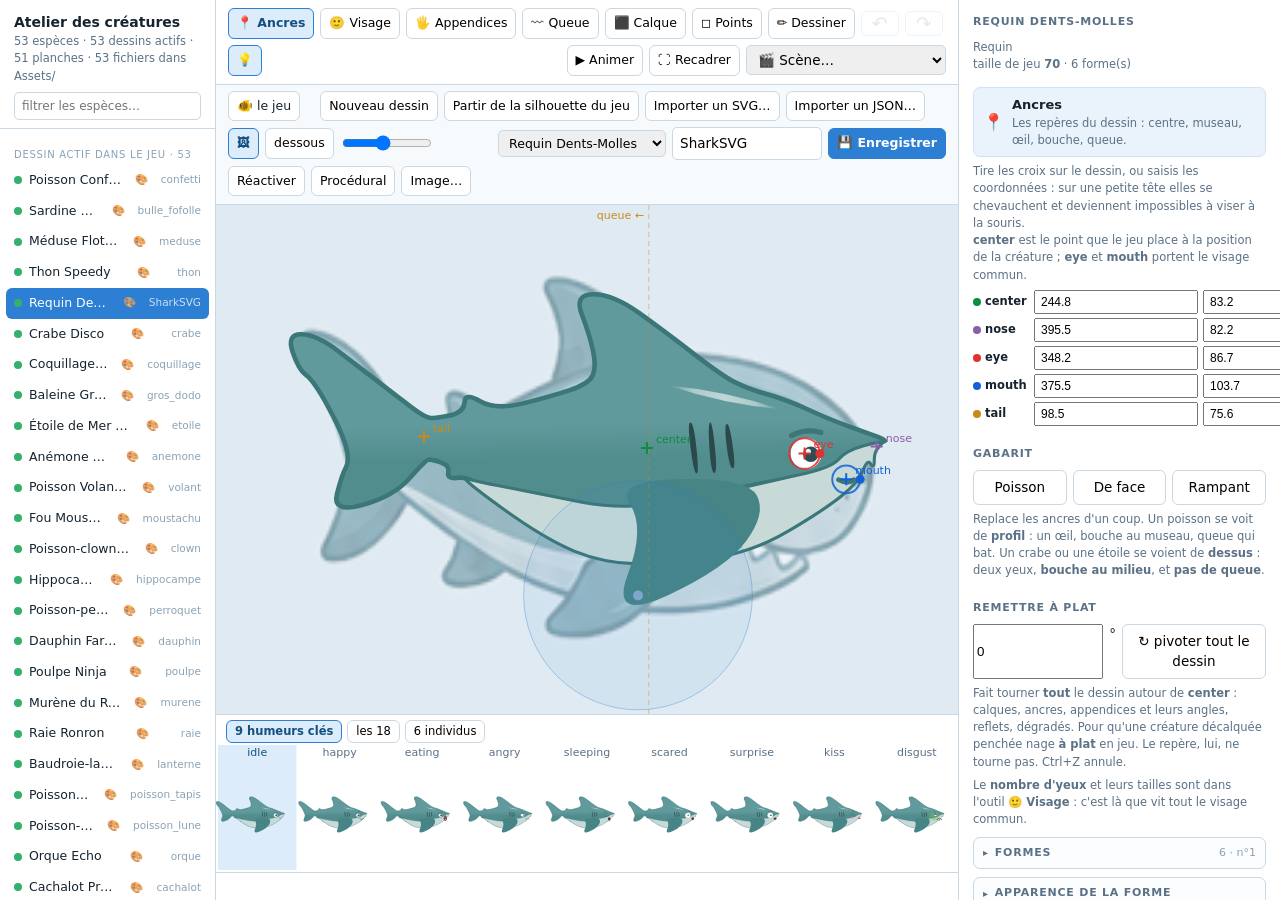
==== commit ce5acc35: "La Murène s'allonge, et son rocher se dessine comme le reste - Rôle de calque « décor fixe » (`role:" ====
--- a/atelier.html
+++ b/atelier.html
@@ -2514,14 +2514,17 @@
     <select id="selRole">
       ${[['', 'aucun — calque ordinaire'],
          ['becHaut', '🦆 bec — mandibule du haut'],
-         ['becBas', '🦆 bec — mandibule du bas']].map(([v, t]) =>
+         ['becBas', '🦆 bec — mandibule du bas'],
+         ['decor', '🪨 décor fixe — ne nage pas (rocher, trou…)']].map(([v, t]) =>
         `<option value="${v}"${(sh.role || '') === v ? ' selected' : ''}>${t}</option>`).join('')}
     </select>`
     + A(`Un rôle donne au calque un <b>geste du visage commun</b> plutôt qu'une animation
         de nage. Les deux mandibules d'un <b>bec</b> s'ouvrent autour de l'ancre de
         bouche, chacune de son côté, au rythme de l'expression — et le bec procédural
         s'efface, sinon il y en aurait deux l'un sur l'autre. L'angle se règle dans
-        l'onglet <b>Visage</b>.`)
+        l'onglet <b>Visage</b>. Un calque de <b>décor fixe</b> (le rocher de la Murène)
+        reste en place : ni nage, ni étirement, ni jaillissement, et il ne compte pas
+        dans la taille de la créature. S'il y en a un, il remplace le rocher du jeu.`)
     + `<label>Remplissage</label>
     <div class="rangee">
       ${champCouleur('id="cFill"', (sh.fill && sh.fill[0] === '#') ? sh.fill : '#888888')}
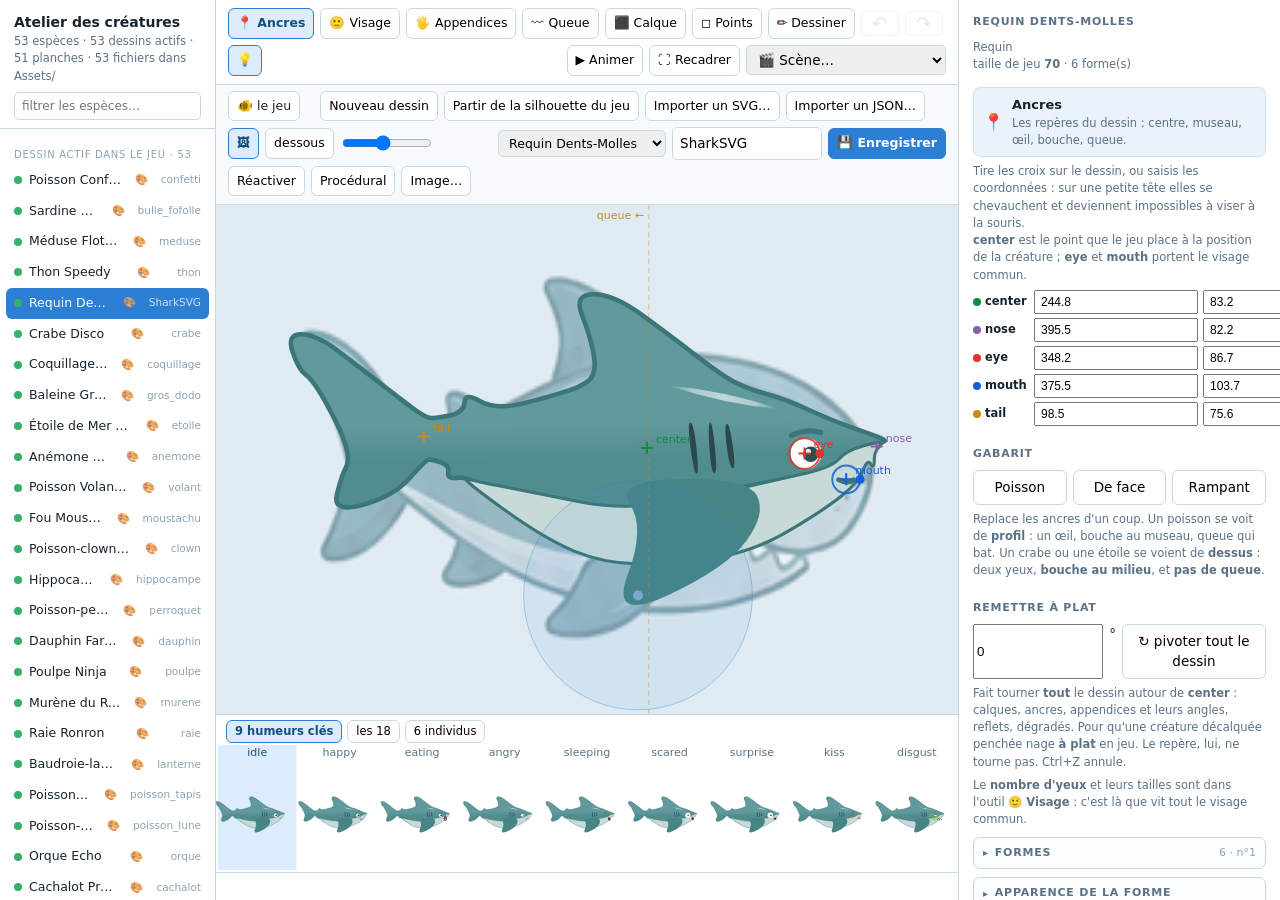
==== commit b0e43e3b: "Le poisson à la main, la fiche sur le côté, et les galipettes du Dauphin - saisie.js : un appui long" ====
--- a/atelier.html
+++ b/atelier.html
@@ -448,7 +448,7 @@
 let clipSel = '';            // le clip ouvert dans la timeline
 let demo = '';               // l'aperçu par défaut en cours (cabre, crash…)
 let attrape = null;     // ce que la souris tient en ce moment
-let filtreTxt = '';     // filtre du rail — 51 espèces, on ne les parcourt plus à l'œil
+let filtreTxt = '';     // filtre du rail — 53 espèces, on ne les parcourt plus à l'œil
 // Le bandeau du bas : les humeurs, ou le MÊME dessin sur plusieurs individus.
 // C'est le seul endroit où se juge une couleur tirée au sort.
 let bandeauMode = 'cles';
@@ -723,7 +723,7 @@
 // ---------------------------------------------------------------------------
 // Rail des espèces
 // ---------------------------------------------------------------------------
-// Le rail listait les 51 espèces dans l'ordre de `SPECIES`, ce qui ne dit rien
+// Le rail listait les 53 espèces dans l'ordre de `SPECIES`, ce qui ne dit rien
 // de l'état d'avancement : on cherchait « celles qu'il reste à faire » à l'œil,
 // une par une. Il les RANGE désormais par état, et un filtre coupe la liste dès
 // qu'on sait ce qu'on cherche.
@@ -1059,6 +1059,7 @@
   // queue des vignettes (`FishBody.raideur` lit `_etire`). La vue Scènes les
   // repose ensuite, sur le seul acteur du grand aperçu.
   e._crispe = 0; e._etire = 0; e._smear = 0; e._chocT = null; e._ecraseT = 0;
+  e._galTuck = 0; e._galAng = null;     // la galipette du dauphin (GAGS.dauphin)
   e._poseMain = null; e._poseTete = null;
   return e;
 }
@@ -1309,6 +1310,21 @@
   else if (r === 'lantern') { e._lureOn = u < 2; e._fondu = u < 2 ? 1 : 1 - k * 0.9; }
   else if (r === 'octopus') e._invisible = k;
   else if (r === 'bird' && e.def.pouch) e._poche = k;
+  else if (e.speciesId === 'dauphin') {
+    // LA GALIPETTE (GAGS.dauphin), sans eau ni gravité : la charge (cabré),
+    // puis deux tours complets repliés en boule, nez le premier à l'arrivée.
+    // `_galAng` est lu par `dessiner` (le jeu le lit dans `Entity.draw`).
+    const c = u < 0.7 ? u / 0.7 : 0;
+    e._crispe = c * c * 0.88;
+    const p = U.clamp((u - 0.7) / 1.7, 0, 1);
+    if (u >= 0.7 && u < 2.4) {
+      const w = p * p * (3 - 2 * p);
+      e._galAng = -0.9 + (0.9 + 1.0) * p + Math.PI * 4 * w;       // trajectoire + 2 tours
+      e._galTuck = Math.pow(Math.max(0, Math.sin(Math.PI * U.clamp((p - 0.08) / 0.78, 0, 1))), 0.8);
+      e._etire = Math.max(0, 1 - (u - 0.7) * 2.2); e._smear = e._etire * 0.85;
+    } else { e._galAng = null; e._galTuck = 0; }
+    e.expression = u < 0.7 ? 'proud' : 'happy'; e._held = true; e.exprTimer = 9;
+  }
   if (e.def.gonflable) e._piquantGonfle = k;   // le Fugu : appliqué par l'aperçu, cf. rendu
 }
 
@@ -1443,6 +1459,9 @@
     // Le GONFLEMENT du Fugu est appliqué par `Entity.draw`, pas par le dessin :
     // l'aperçu du gag le reproduit ici, sinon on ne le verrait jamais.
     if (demo === 'gag' && acteur.def.gonflable) { const pk = acteur._piquantK(); ctx.scale(pk, pk); }
+    // La galipette du dauphin : l'angle du corps est piloté par la scène
+    // (`Entity.draw` le lit en jeu), posé ici avant les déformations.
+    if (demo === 'gag' && acteur._galAng != null) ctx.rotate(acteur._galAng);
     FishBody.deformationScene(ctx, acteur, t);
     FishBody.smear(ctx, acteur, t);
     FishBody.rendreScene(ctx, acteur, t);
@@ -4663,7 +4682,7 @@
 cablerBarres();
 
 // --- Commandes permanentes (hors panneau, donc câblées une seule fois) -------
-// Le filtre : à 51 espèces réparties en cinq rubriques, chercher « la murène »
+// Le filtre : à 53 espèces réparties en cinq rubriques, chercher « la murène »
 // à l'œil coûtait plus cher que de la taper.
 $('#filtre').addEventListener('input', e => { filtreTxt = e.target.value; rail(); });
 // L'aide occupait les deux tiers de la colonne. Elle est indispensable la
